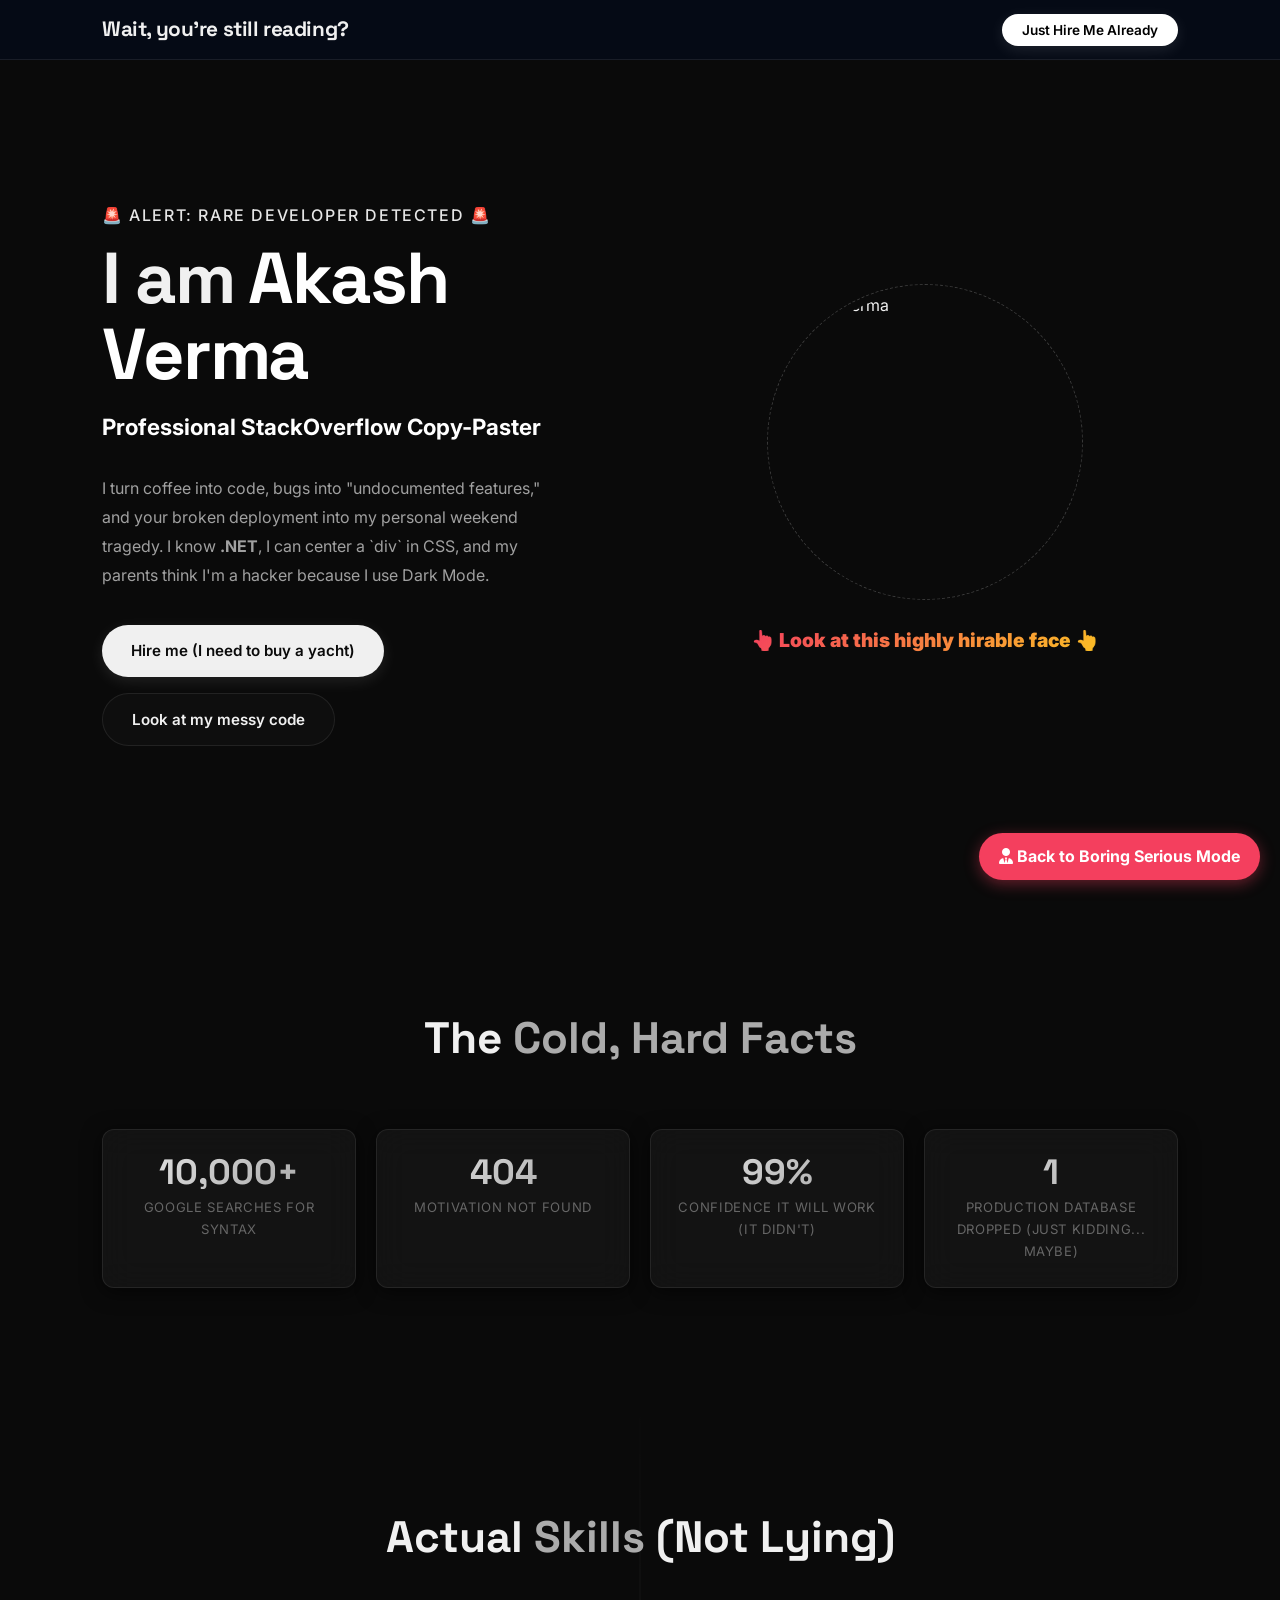
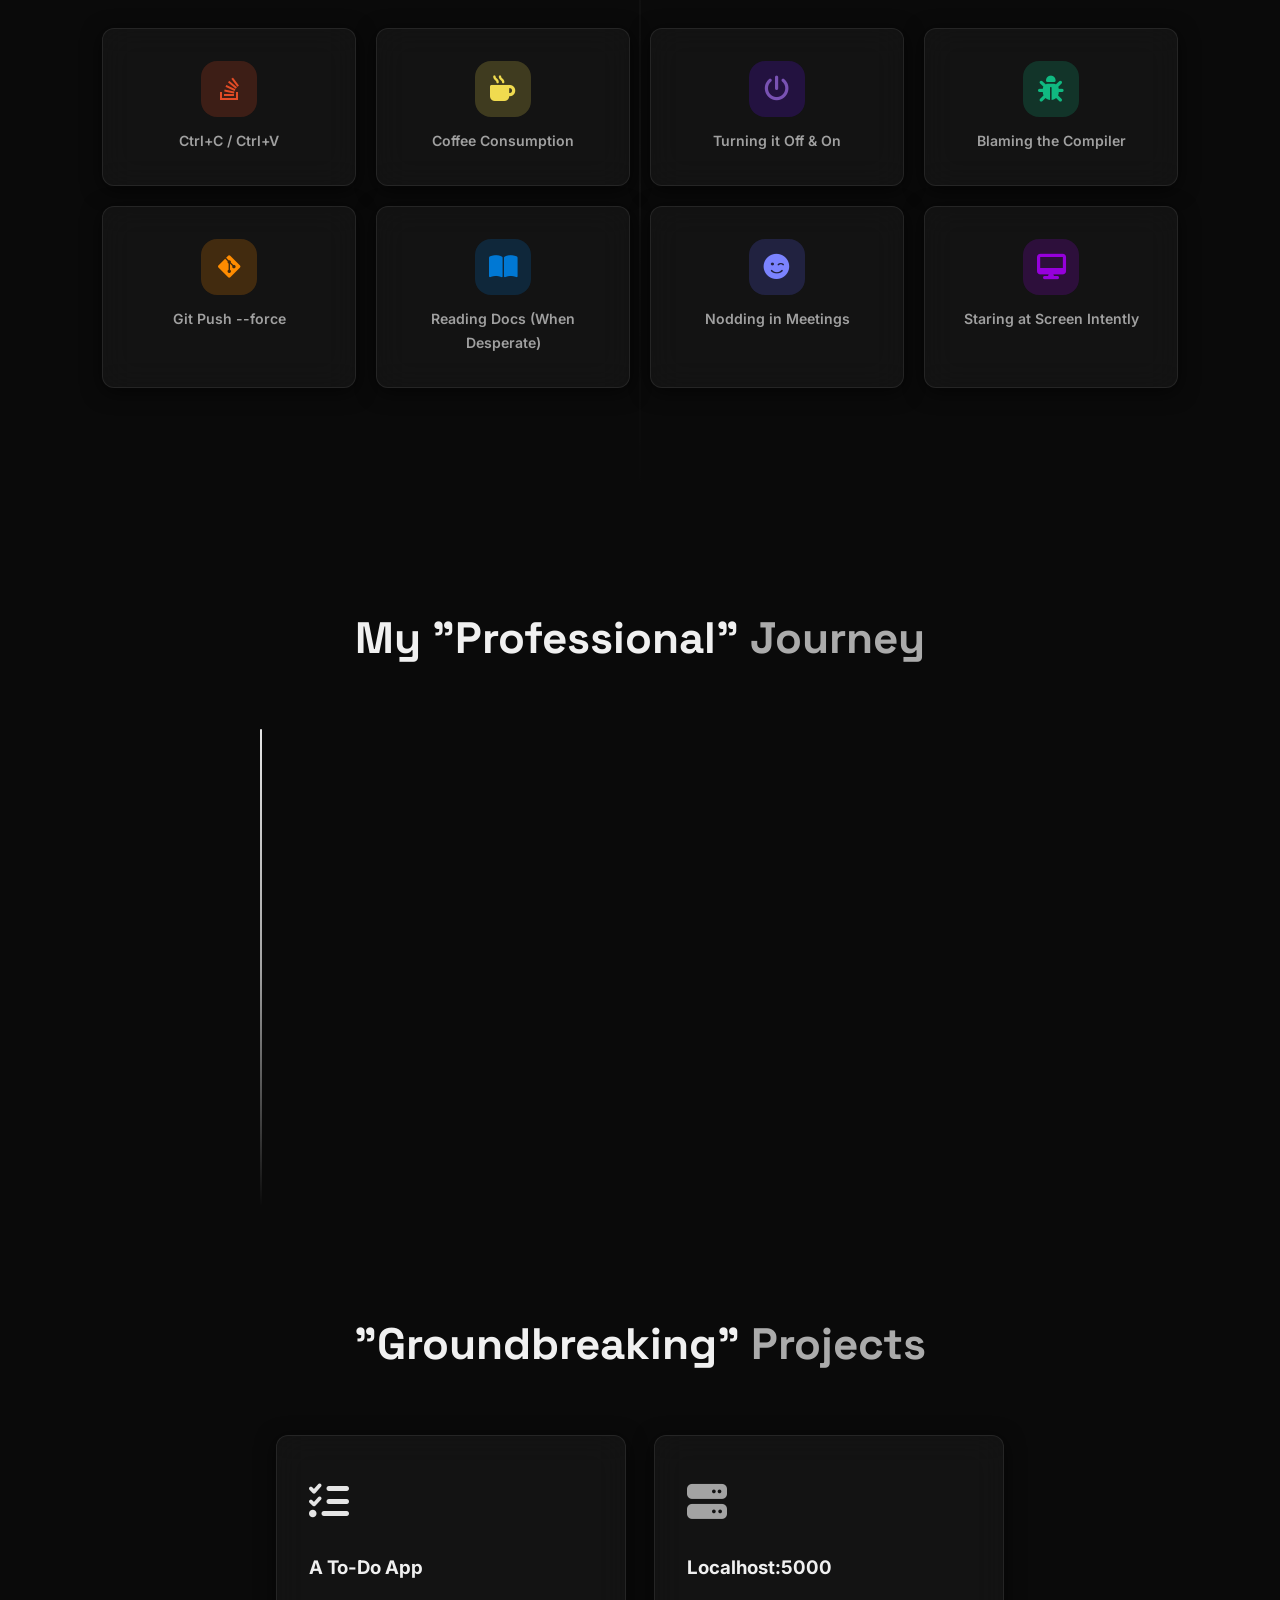
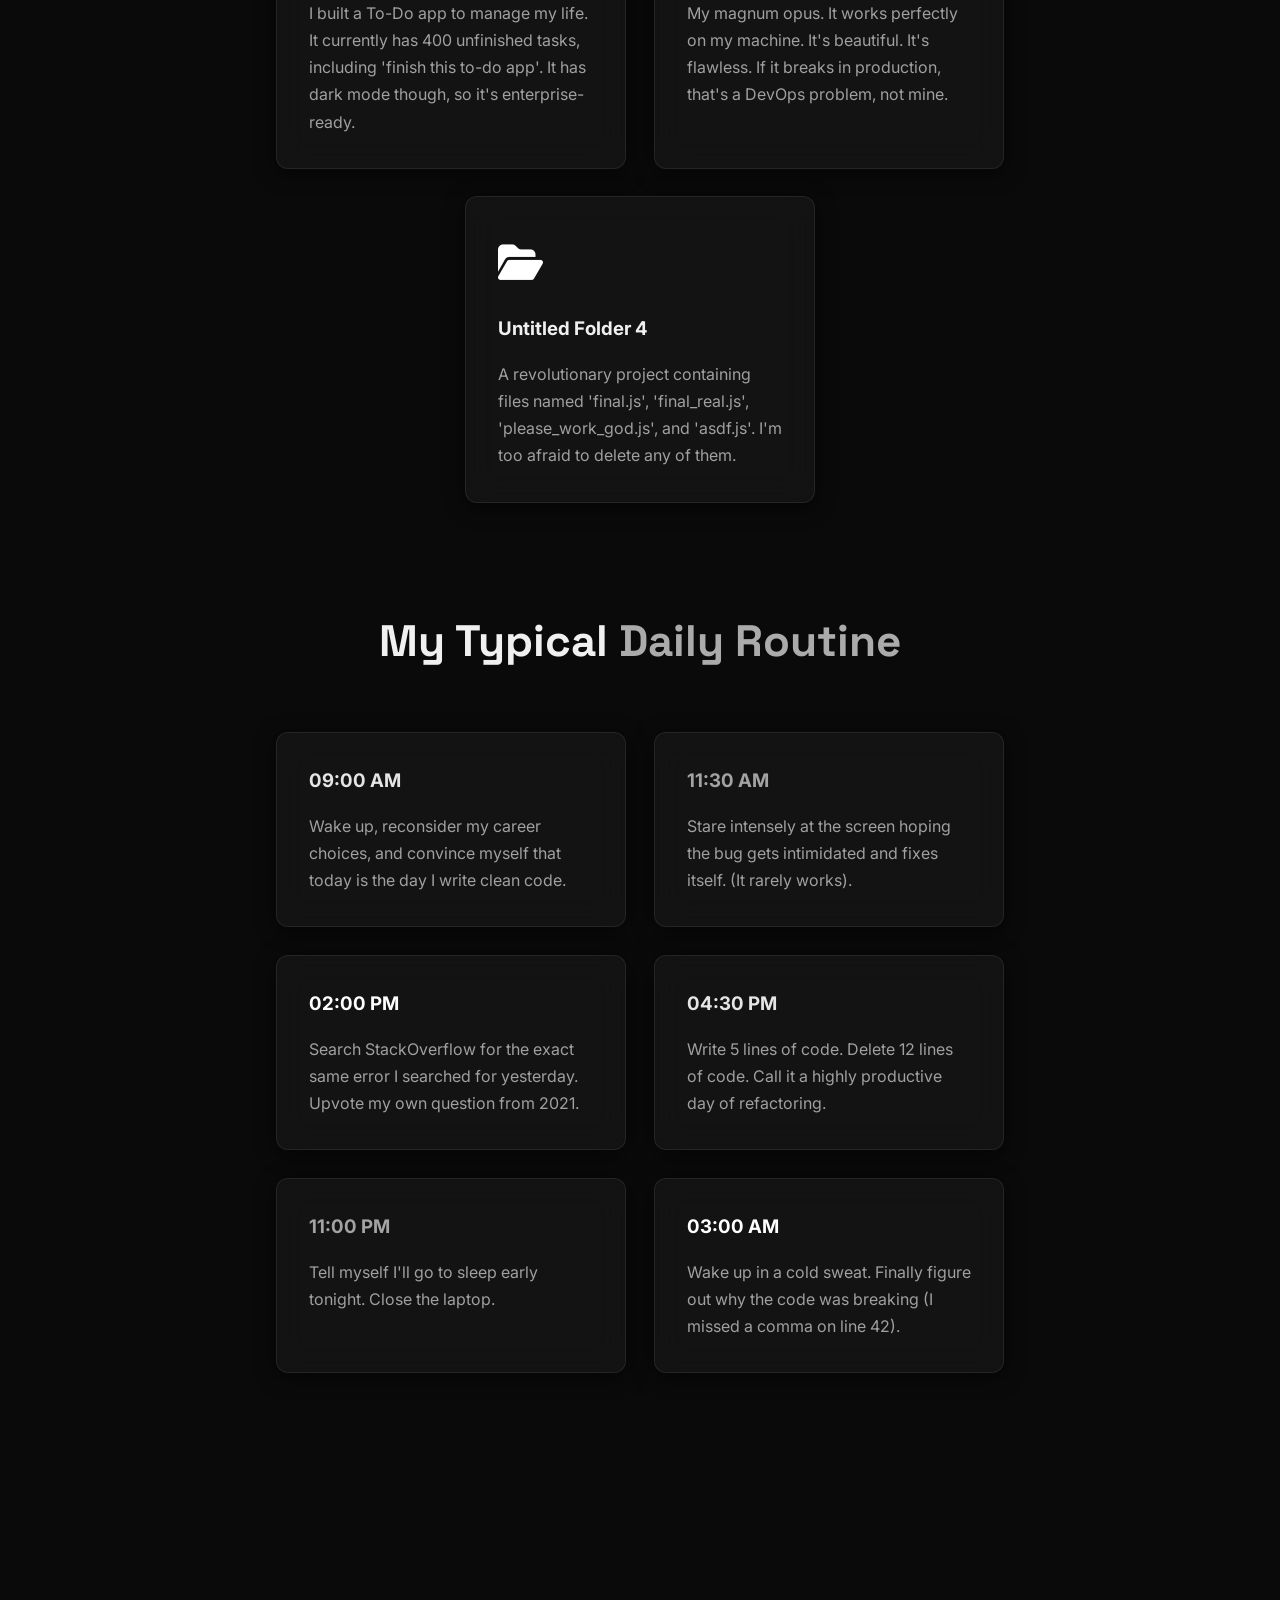
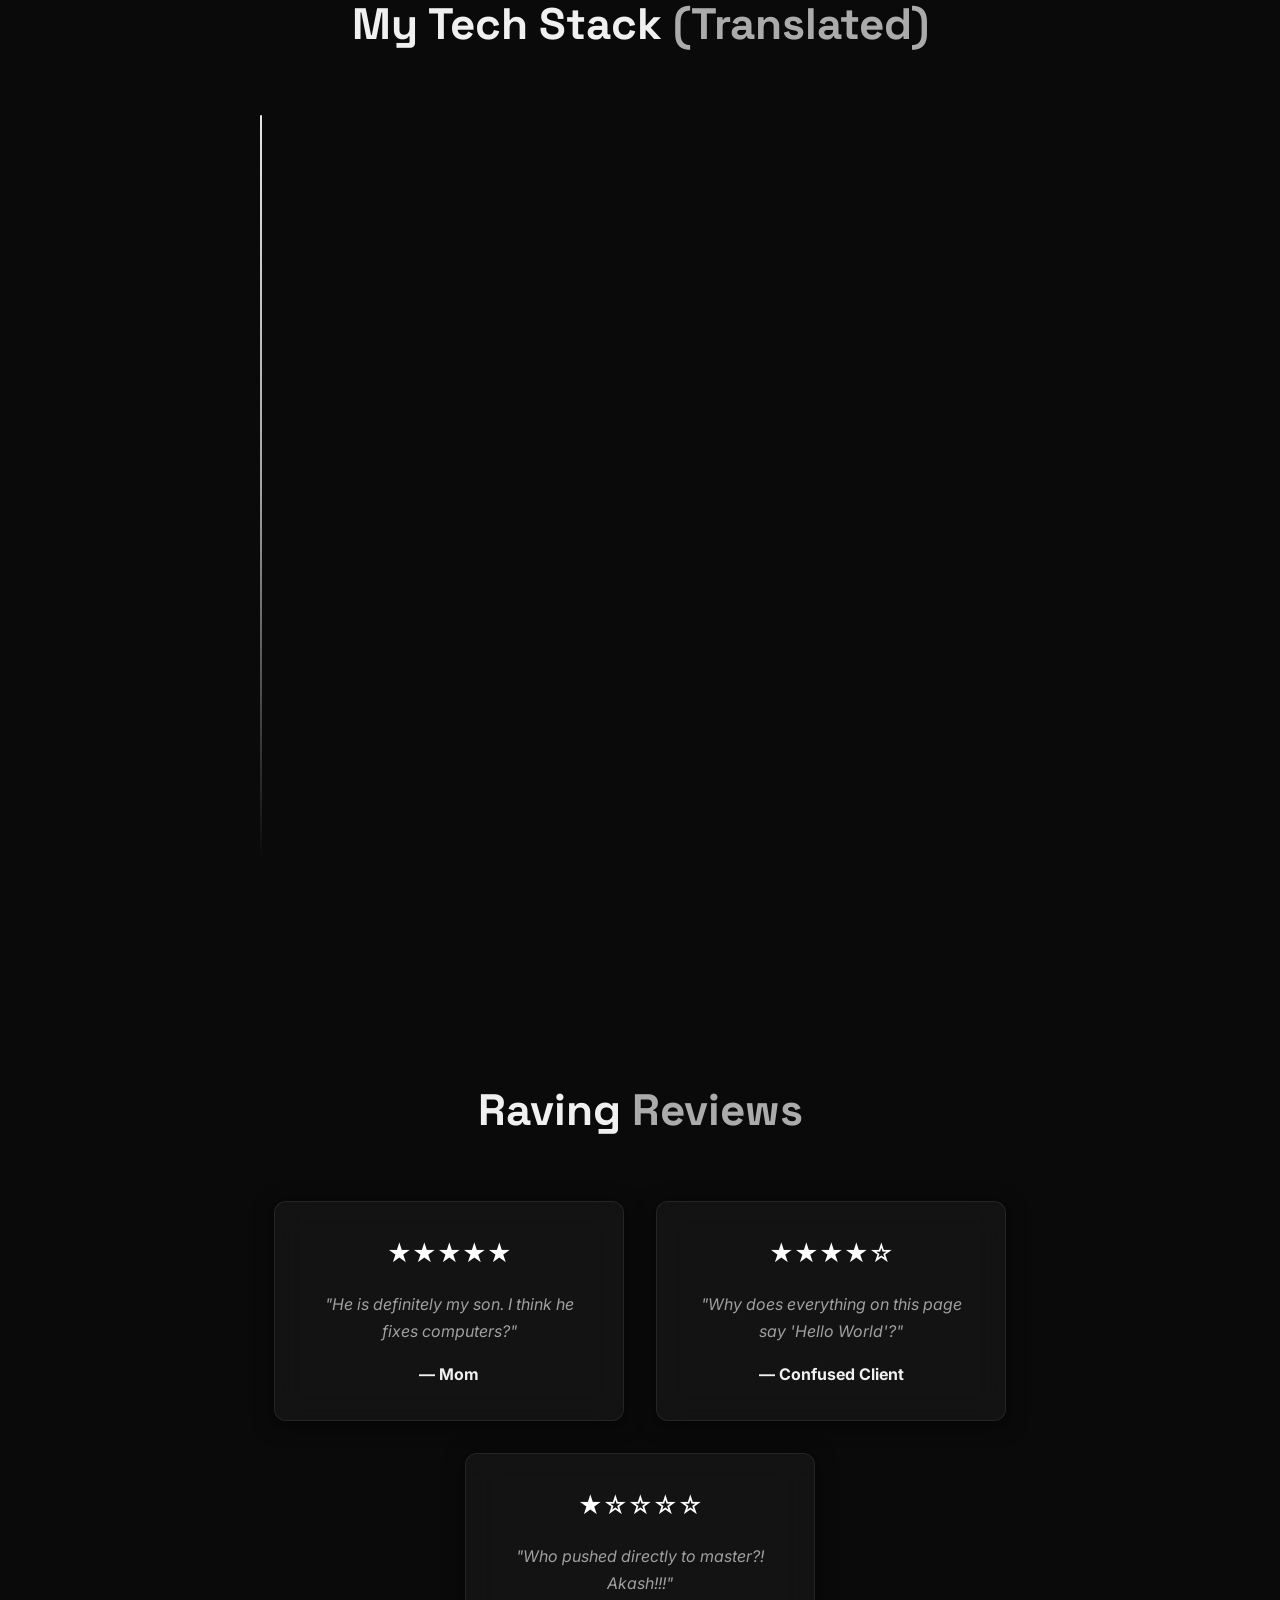
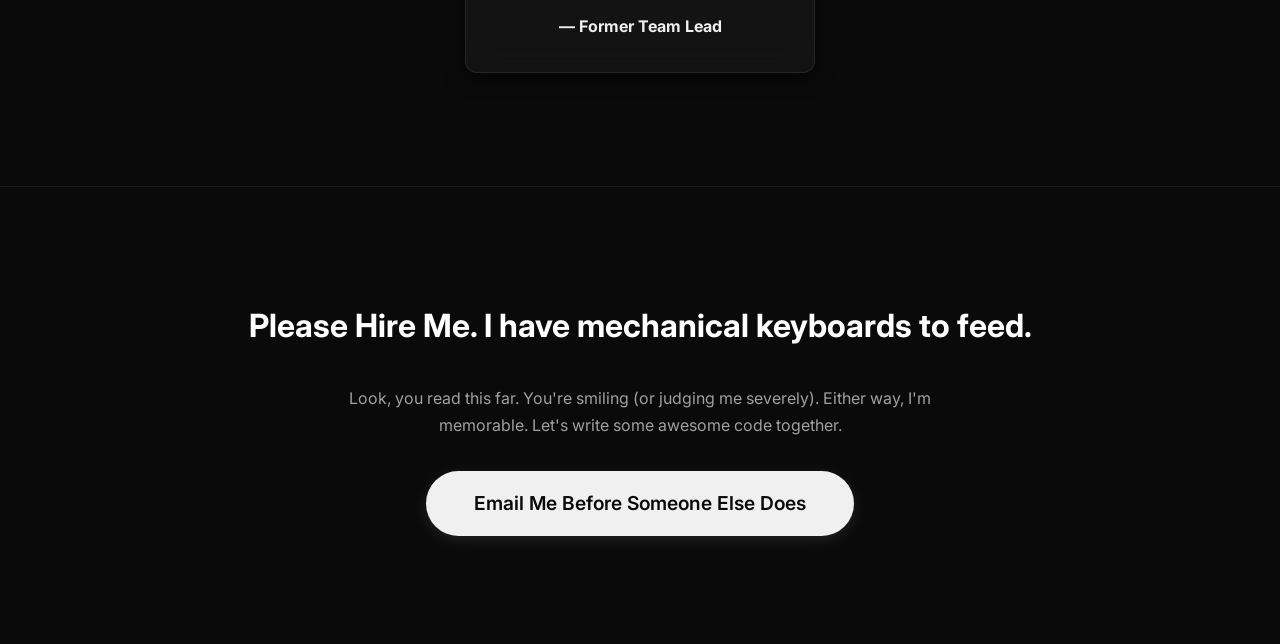
==== funny.html @ 0ffa9c53 "design change" ====
<!DOCTYPE html>
<html lang="en">

<head>
  <meta charset="utf-8" />
  <meta name="viewport" content="width=device-width, initial-scale=1" />
  <link rel="icon" type="image/png" href="assets/img/favicon.png" />
  <link rel="apple-touch-icon" sizes="180x180" href="assets/img/favicon.png" />
  <title>Akash Verma | 100x Developer</title>

  <!-- Fonts -->
  <link rel="preconnect" href="https://fonts.googleapis.com" />
  <link rel="preconnect" href="https://fonts.gstatic.com" crossorigin />
  <link
    href="https://fonts.googleapis.com/css2?family=Inter:wght@300;400;500;600;700;800;900&family=Space+Grotesk:wght@400;500;600;700&display=swap"
    rel="stylesheet" />
  <!-- Font Awesome -->
  <link rel="stylesheet" href="https://cdnjs.cloudflare.com/ajax/libs/font-awesome/6.4.2/css/all.min.css" />
  <!-- App CSS -->
  <link rel="stylesheet" href="assets/static/app.css" />

  <link rel="stylesheet" href="assets/static/funny.css" />
</head>

<body>

  <a href="index.html" class="serious-mode"><i class="fa-solid fa-user-tie"></i> Back to Boring Serious Mode</a>

  <!-- NAVBAR -->
  <nav id="navbar" class="scrolled">
    <div class="container">
      <div class="nav-inner">
        <a href="#hero" class="nav-logo">Wait, you're still reading?</a>
        <ul class="nav-links">
          <li><a class="nav-cta funny-nav-cta" href="#hire">Just Hire Me
              Already</a></li>
        </ul>
      </div>
    </div>
  </nav>

  <!-- HERO -->
  <section id="hero">
    <div class="container">
      <div class="hero-content">
        <div class="hero-text">
          <p class="hero-greeting">🚨 ALERT: RARE DEVELOPER DETECTED 🚨</p>
          <h1 class="hero-name">I am <span class="highlight">Akash Verma</span></h1>
          <div class="hero-typed-wrapper">
            <span id="typed-text-funny" class="typed-text-funny">Professional StackOverflow
              Copy-Paster</span>
          </div>
          <p class="hero-desc">
            I turn coffee into code, bugs into "undocumented features," and your broken deployment into my personal
            weekend tragedy.
            I know <strong>.NET</strong>, I can center a `div` in CSS, and my parents think I'm a hacker because I use
            Dark Mode.
          </p>
          <div class="hero-actions">
            <a href="#hire" class="btn-primary">Hire me (I need to buy a yacht)</a>
            <a href="https://github.com/Engineer-Akash-Verma" class="btn-secondary" target="_blank">Look at my messy
              code</a>
          </div>
        </div>

        <div class="hero-visual">
          <div class="profile-ring-wrap funny-profile-wrap">
            <div class="profile-ring funny-profile-ring"></div>
            <img src="assets/img/ProfileImage.jpg" alt="Akash Verma" class="funny-profile-img">
          </div>
          <p class="meme-badge">👆 Look at this highly hirable face 👆</p>
        </div>
      </div>
    </div>
  </section>

  <!-- ABOUT / STATS -->
  <section id="about">
    <div class="container">
      <div class="section-header">
        <h2 class="section-title">The <span>Cold, Hard Facts</span></h2>
      </div>

      <div class="about-stats funny-stats">
        <div class="glass-card stat-card">
          <div class="stat-number">10,000+</div>
          <div class="stat-label">Google Searches for Syntax</div>
        </div>
        <div class="glass-card stat-card">
          <div class="stat-number">404</div>
          <div class="stat-label">Motivation Not Found</div>
        </div>
        <div class="glass-card stat-card">
          <div class="stat-number">99%</div>
          <div class="stat-label">Confidence It Will Work (It didn't)</div>
        </div>
        <div class="glass-card stat-card">
          <div class="stat-number">1</div>
          <div class="stat-label">Production Database Dropped (Just kidding... maybe)</div>
        </div>
      </div>
    </div>
  </section>

  <!-- SKILLS -->
  <section id="skills">
    <div class="container">
      <div class="section-header">
        <h2 class="section-title">Actual <span>Skills</span> (Not Lying)</h2>
      </div>

      <div class="skills-grid">
        <div class="glass-card skill-card">
          <div class="skill-icon-wrap" style="background:rgba(227, 76, 38, 0.2); color:#e34c26"><i
              class="fa-brands fa-stack-overflow"></i></div>
          <div class="skill-name">Ctrl+C / Ctrl+V</div>
        </div>
        <div class="glass-card skill-card">
          <div class="skill-icon-wrap" style="background:rgba(240, 219, 79, 0.2); color:#f0db4f"><i
              class="fa-solid fa-mug-hot"></i></div>
          <div class="skill-name">Coffee Consumption</div>
        </div>
        <div class="glass-card skill-card">
          <div class="skill-icon-wrap" style="background:rgba(102, 16, 242, 0.2); color:#7952b3"><i
              class="fa-solid fa-power-off"></i></div>
          <div class="skill-name">Turning it Off & On</div>
        </div>
        <div class="glass-card skill-card">
          <div class="skill-icon-wrap" style="background:rgba(16, 185, 129, 0.2); color:#10b981"><i
              class="fa-solid fa-bug"></i></div>
          <div class="skill-name">Blaming the Compiler</div>
        </div>
        <div class="glass-card skill-card">
          <div class="skill-icon-wrap" style="background:rgba(255, 140, 0, 0.2); color:#ff8c00"><i
              class="fa-brands fa-git-alt"></i></div>
          <div class="skill-name">Git Push --force</div>
        </div>
        <div class="glass-card skill-card">
          <div class="skill-icon-wrap" style="background:rgba(0, 120, 212, 0.2); color:#0078d4"><i
              class="fa-solid fa-book-open"></i></div>
          <div class="skill-name">Reading Docs (When Desperate)</div>
        </div>
        <div class="glass-card skill-card">
          <div class="skill-icon-wrap" style="background:rgba(90, 94, 246, 0.2); color:#7b83ff"><i
              class="fa-solid fa-face-smile-wink"></i></div>
          <div class="skill-name">Nodding in Meetings</div>
        </div>
        <div class="glass-card skill-card">
          <div class="skill-icon-wrap" style="background:rgba(150, 0, 220, 0.2); color:#9600dc"><i
              class="fa-solid fa-desktop"></i></div>
          <div class="skill-name">Staring at Screen Intently</div>
        </div>
      </div>
    </div>
  </section>

  <!-- EXPERIENCE -->
  <section id="experience">
    <div class="container">
      <div class="section-header">
        <h2 class="section-title">My "Professional" <span>Journey</span></h2>
      </div>

      <div class="timeline funny-timeline">

        <div class="timeline-item glass-card funny-timeline-item">
          <div class="timeline-dot"></div>
          <div class="timeline-content funny-timeline-content">
            <h3>Intelliflo (Senior Developer)</h3>
            <span class="timeline-date">Nov 2023 - Present</span>
            <p class="funny-timeline-text">
              Currently pretending to know what Kubernetes is. I nod thoughtfully in architecture meetings and say
              things like "But does it scale?" or "Let's microservice that." They still haven't figured out my secret.
            </p>
          </div>
        </div>

        <div class="timeline-item glass-card funny-timeline-item">
          <div class="timeline-dot"></div>
          <div class="timeline-content funny-timeline-content">
            <h3>Publix Super Markets (Software Engineer)</h3>
            <span class="timeline-date">Feb 2021 - Sep 2023</span>
            <p class="funny-timeline-text">
              Built retail software. Did you know grocery stores have software? Well they do, and I wrote it in Angular.
              Fixed a bug once that accidentally made avocados free. (Okay, that's a lie, but it sounds cool).
            </p>
          </div>
        </div>

      </div>
    </div>
  </section>

  <!-- PROJECTS -->
  <div class="container">
    <div class="section-header">
      <h2 class="section-title">"Groundbreaking" <span>Projects</span></h2>
    </div>

    <div class="projects-grid">

      <article class="glass-card project-card funny-project-card">
        <div class="funny-project-icon-cyan"><i class="fa-solid fa-list-check"></i></div>
        <h3 class="funny-project-title">A To-Do App</h3>
        <p class="funny-text-sec">
          I built a To-Do app to manage my life. It currently has 400 unfinished tasks, including 'finish this to-do
          app'.
          It has dark mode though, so it's enterprise-ready.
        </p>
      </article>

      <article class="glass-card project-card funny-project-card">
        <div class="funny-project-icon-violet"><i class="fa-solid fa-server"></i></div>
        <h3 class="funny-project-title">Localhost:5000</h3>
        <p class="funny-text-sec">
          My magnum opus. It works perfectly on my machine. It's beautiful. It's flawless. If it breaks in production,
          that's a DevOps problem, not mine.
        </p>
      </article>

      <article class="glass-card project-card funny-project-card">
        <div class="funny-project-icon-gold"><i class="fa-solid fa-folder-open"></i></div>
        <h3 class="funny-project-title">Untitled Folder 4</h3>
        <p class="funny-text-sec">
          A revolutionary project containing files named 'final.js', 'final_real.js', 'please_work_god.js', and
          'asdf.js'.
          I'm too afraid to delete any of them.
        </p>
      </article>

    </div>
  </div>
  <!-- DAILY ROUTINE -->
  <section id="routine">
    <div class="container">
      <div class="section-header">
        <h2 class="section-title">My Typical <span>Daily Routine</span></h2>
      </div>

      <div class="projects-grid">
        <article class="glass-card project-card funny-project-card">
          <h3 class="funny-project-title" style="color: var(--accent-cyan);">09:00 AM</h3>
          <p class="funny-text-sec">Wake up, reconsider my career choices, and convince myself that today is the day I
            write clean code.</p>
        </article>

        <article class="glass-card project-card funny-project-card">
          <h3 class="funny-project-title" style="color: var(--accent-violet);">11:30 AM</h3>
          <p class="funny-text-sec">Stare intensely at the screen hoping the bug gets intimidated and fixes itself. (It
            rarely works).</p>
        </article>

        <article class="glass-card project-card funny-project-card">
          <h3 class="funny-project-title" style="color: var(--accent-gold);">02:00 PM</h3>
          <p class="funny-text-sec">Search StackOverflow for the exact same error I searched for yesterday. Upvote my
            own question from 2021.</p>
        </article>

        <article class="glass-card project-card funny-project-card">
          <h3 class="funny-project-title" style="color: var(--accent-cyan);">04:30 PM</h3>
          <p class="funny-text-sec">Write 5 lines of code. Delete 12 lines of code. Call it a highly productive day of
            refactoring.</p>
        </article>

        <article class="glass-card project-card funny-project-card">
          <h3 class="funny-project-title" style="color: var(--accent-violet);">11:00 PM</h3>
          <p class="funny-text-sec">Tell myself I'll go to sleep early tonight. Close the laptop.</p>
        </article>

        <article class="glass-card project-card funny-project-card">
          <h3 class="funny-project-title" style="color: var(--accent-gold);">03:00 AM</h3>
          <p class="funny-text-sec">Wake up in a cold sweat. Finally figure out why the code was breaking (I missed a
            comma on line 42).</p>
        </article>
      </div>
    </div>
  </section>

  <!-- TECH STACK TRANSLATED -->
  <section id="tech-translation">
    <div class="container">
      <div class="section-header">
        <h2 class="section-title">My Tech Stack <span>(Translated)</span></h2>
      </div>

      <div class="timeline funny-timeline">
        <div class="timeline-item glass-card funny-timeline-item">
          <div class="timeline-dot"></div>
          <div class="timeline-content funny-timeline-content">
            <h3>HTML / CSS</h3>
            <p class="funny-timeline-text">Moving a button 2 pixels to the left for 4 hours until I start crying.</p>
          </div>
        </div>

        <div class="timeline-item glass-card funny-timeline-item">
          <div class="timeline-dot"></div>
          <div class="timeline-content funny-timeline-content">
            <h3>JavaScript</h3>
            <p class="funny-timeline-text">A magical realm where <code>0 == "0"</code> is true, but
              <code>0 === "0"</code> is false, and <code>undefined is not a function</code>.</p>
          </div>
        </div>

        <div class="timeline-item glass-card funny-timeline-item">
          <div class="timeline-dot"></div>
          <div class="timeline-content funny-timeline-content">
            <h3>Docker</h3>
            <p class="funny-timeline-text">"It works on my machine" securely packaged into a digital box so it can fail
              on your machine instead.</p>
          </div>
        </div>

        <div class="timeline-item glass-card funny-timeline-item">
          <div class="timeline-dot"></div>
          <div class="timeline-content funny-timeline-content">
            <h3>Kubernetes</h3>
            <p class="funny-timeline-text">10 Docker boxes inside a bigger box that is currently on fire, and nobody
              knows how to turn it off.</p>
          </div>
        </div>
      </div>
    </div>
  </section>

  <!-- TESTIMONIALS -->
  <section id="testimonials">
    <div class="container">
      <div class="section-header">
        <h2 class="section-title">Raving <span>Reviews</span></h2>
      </div>

      <div class="testimonials-grid">
        <div class="glass-card funny-testimonial-card">
          <div class="funny-rating">★★★★★</div>
          <p class="funny-quote">"He is definitely my son. I think he fixes computers?"</p>
          <strong class="funny-author">— Mom</strong>
        </div>

        <div class="glass-card funny-testimonial-card">
          <div class="funny-rating">★★★★☆</div>
          <p class="funny-quote">"Why does everything on this page say 'Hello World'?"</p>
          <strong class="funny-author">— Confused Client</strong>
        </div>

        <div class="glass-card funny-testimonial-card">
          <div class="funny-rating">★☆☆☆☆</div>
          <p class="funny-quote">"Who pushed directly to master?! Akash!!!"</p>
          <strong class="funny-author">— Former Team Lead</strong>
        </div>
      </div>
    </div>
  </section>
  <section id="hire" class="funny-hire-section">
    <div class="container">
      <h2 class="hire-me-pls">Please Hire Me. I have mechanical keyboards to feed.</h2>
      <p class="funny-hire-desc">
        Look, you read this far. You're smiling (or judging me severely). Either way, I'm memorable. Let's write some
        awesome code together.
      </p>
      <a href="mailto:engineer.akash.verma@gmail.com" class="btn-primary funny-hire-btn">Email Me Before Someone Else
        Does</a>
    </div>

    <!-- Typed.js -->
    <script src="https://cdn.jsdelivr.net/npm/typed.js@2.1.0/dist/typed.umd.js"></script>
    <!-- Funny Page Script -->
    <script src="assets/static/funny.js"></script>
</body>

</html>
---- assets/static/app.css ----
/* ============================================================
   AKASH VERMA PORTFOLIO — Design System
   Theme: Dark Navy + Electric Cyan + Amber Gold
   ============================================================ */

@import url('https://fonts.googleapis.com/css2?family=Inter:wght@300;400;500;600;700;800;900&family=Space+Grotesk:wght@400;500;600;700&display=swap');

/* ── Design Tokens ────────────────────────────────────────── */
:root {
  --bg-primary: #0a0a0a;
  --bg-secondary: #111111;
  --bg-card: rgba(25, 25, 25, 0.6);
  --bg-card-hover: rgba(35, 35, 35, 0.8);

  --accent-cyan: #e5e5e5;
  --accent-violet: #a3a3a3;
  --accent-gold: #ffffff;
  --accent-green: #ffffff;

  --text-primary: #f0f0f0;
  --text-secondary: #a0a0a0;
  --text-muted: #666666;

  --border-glass: rgba(255, 255, 255, 0.08);
  --border-glow: rgba(255, 255, 255, 0.15);
  --shadow-card: 0 4px 20px rgba(0, 0, 0, 0.6);
  --shadow-glow: 0 0 20px rgba(255, 255, 255, 0.05);

  --radius-card: 0.75rem;
  --radius-pill: 100px;

  --transition: all 0.35s cubic-bezier(0.4, 0, 0.2, 1);
  --transition-fast: all 0.18s ease;
}

/* ── Reset & Base ─────────────────────────────────────────── */
*,
*::before,
*::after {
  box-sizing: border-box;
  margin: 0;
  padding: 0;
}

html {
  scroll-behavior: smooth;
  font-size: 16px;
  overflow-x: hidden;
}

body {
  font-family: 'Inter', sans-serif;
  background-color: var(--bg-primary);
  color: var(--text-primary);
  overflow-x: hidden;
  line-height: 1.7;
}

::selection {
  background: rgba(255, 255, 255, 0.2);
  color: var(--text-primary);
}

img {
  max-width: 100%;
  display: block;
}

a {
  text-decoration: none;
  color: inherit;
}

ul {
  list-style: none;
}

/* ── Scrollbar ────────────────────────────────────────────── */
::-webkit-scrollbar {
  width: 6px;
}

::-webkit-scrollbar-track {
  background: var(--bg-primary);
}

::-webkit-scrollbar-thumb {
  background: rgba(255, 255, 255, 0.2);
  border-radius: 3px;
}

/* ── Utility ──────────────────────────────────────────────── */
section {
  padding: 7rem 0;
  position: relative;
}

.container {
  max-width: 1140px;
  margin: 0 auto;
  padding: 0 2rem;
}

.section-tag {
  display: inline-block;
  font-size: 0.75rem;
  font-weight: 600;
  letter-spacing: 0.18em;
  text-transform: uppercase;
  color: var(--text-secondary);
  background: rgba(255, 255, 255, 0.03);
  border: 1px solid var(--border-glass);
  padding: 0.3rem 1rem;
  border-radius: var(--radius-pill);
  margin-bottom: 0.75rem;
}

.section-title {
  font-family: 'Space Grotesk', sans-serif;
  font-size: clamp(2rem, 4vw, 2.75rem);
  font-weight: 700;
  color: var(--text-primary);
  line-height: 1.2;
}

.section-title span {
  color: var(--text-primary);
  opacity: 0.7;
}

.section-header {
  text-align: center;
  margin-bottom: 4rem;
}

.section-header p {
  color: var(--text-secondary);
  max-width: 540px;
  margin: 0.75rem auto 0;
  font-size: 1.05rem;
}

/* ── Glass Card ───────────────────────────────────────────── */
.glass-card {
  background: var(--bg-card);
  border: 1px solid var(--border-glass);
  border-radius: var(--radius-card);
  backdrop-filter: blur(16px);
  -webkit-backdrop-filter: blur(16px);
  box-shadow: var(--shadow-card);
  transition: var(--transition);
  transform-style: preserve-3d;
  will-change: transform;
}

.glass-card:hover {
  border-color: var(--border-glow);
  box-shadow: var(--shadow-card), var(--shadow-glow);
  background: var(--bg-card-hover);
}

/* ── Navbar ───────────────────────────────────────────────── */
#navbar {
  position: fixed;
  top: 0;
  left: 0;
  right: 0;
  z-index: 1000;
  padding: 1.1rem 0;
  transition: var(--transition);
}

#navbar.scrolled {
  background: rgba(5, 11, 24, 0.85);
  backdrop-filter: blur(20px);
  -webkit-backdrop-filter: blur(20px);
  border-bottom: 1px solid var(--border-glass);
  padding: 0.75rem 0;
}

.nav-inner {
  display: flex;
  align-items: center;
  justify-content: space-between;
}

.nav-logo {
  font-family: 'Space Grotesk', sans-serif;
  font-size: 1.3rem;
  font-weight: 700;
  color: var(--text-primary);
  letter-spacing: -0.02em;
}

.nav-links {
  display: flex;
  align-items: center;
  gap: 0.25rem;
}

.nav-link {
  font-size: 0.9rem;
  font-weight: 500;
  color: var(--text-secondary);
  padding: 0.45rem 1rem;
  border-radius: var(--radius-pill);
  transition: var(--transition-fast);
  position: relative;
}

.nav-link:hover,
.nav-link.active {
  color: var(--text-primary);
  background: rgba(255, 255, 255, 0.05);
}

.nav-cta {
  font-size: 0.85rem;
  font-weight: 600;
  color: var(--bg-primary);
  background: var(--text-primary);
  padding: 0.5rem 1.25rem;
  border-radius: var(--radius-pill);
  transition: var(--transition);
  box-shadow: 0 4px 15px rgba(255, 255, 255, 0.1);
}

.nav-cta:hover {
  transform: translateY(-1px);
  box-shadow: 0 6px 20px rgba(255, 255, 255, 0.2);
  color: var(--bg-primary);
  background: #ffffff;
}

.hamburger {
  display: none;
  flex-direction: column;
  gap: 5px;
  cursor: pointer;
  padding: 0.5rem;
  background: none;
  border: none;
}

.hamburger span {
  display: block;
  width: 24px;
  height: 2px;
  background: var(--text-primary);
  border-radius: 2px;
  transition: var(--transition);
}

.hamburger.open span:nth-child(1) {
  transform: rotate(45deg) translate(5px, 5px);
}

.hamburger.open span:nth-child(2) {
  opacity: 0;
}

.hamburger.open span:nth-child(3) {
  transform: rotate(-45deg) translate(5px, -5px);
}

/* ── Hero ─────────────────────────────────────────────────── */
#hero {
  position: relative;
  min-height: 100vh;
  display: flex;
  align-items: center;
  justify-content: center;
  overflow: hidden;
  padding: 7rem 0 4rem;
}



.hero-content {
  position: relative;
  z-index: 2;
  display: grid;
  grid-template-columns: 1fr 1fr;
  gap: 4rem;
  align-items: center;
}

.hero-text {
  text-align: left;
}

/* ── Hero entrance — pure CSS (no GSAP) ───────────────────── */
.hero-greeting,
.hero-name,
.hero-typed-wrapper,
.hero-desc,
.hero-actions,
.hero-visual {
  animation: heroIn 0.65s ease forwards;
  opacity: 0;
}

.hero-greeting {
  animation-delay: 0.15s;
}

.hero-name {
  animation-delay: 0.35s;
}

.hero-typed-wrapper {
  animation-delay: 0.55s;
}

.hero-desc {
  animation-delay: 0.7s;
}

.hero-actions {
  animation-delay: 0.85s;
}

.hero-visual {
  animation-delay: 0.25s;
}

@keyframes heroIn {
  from {
    opacity: 0;
    transform: translateY(18px);
  }

  to {
    opacity: 1;
    transform: translateY(0);
  }
}

.hero-greeting {
  font-size: 1rem;
  font-weight: 500;
  color: var(--accent-cyan);
  letter-spacing: 0.1em;
  text-transform: uppercase;
  margin-bottom: 0.75rem;
}

.hero-name {
  font-family: 'Space Grotesk', sans-serif;
  font-size: clamp(2.8rem, 6vw, 4.5rem);
  font-weight: 800;
  line-height: 1.05;
  letter-spacing: -0.03em;
  color: var(--text-primary);
  margin-bottom: 1rem;
}

.hero-name .highlight {
  color: #ffffff;
}

.hero-typed-wrapper {
  font-size: clamp(1.1rem, 2.5vw, 1.4rem);
  color: var(--text-secondary);
  margin-bottom: 1.75rem;
  min-height: 2rem;
}

.typed-cursor {
  color: var(--text-primary);
}

#typed-text {
  color: var(--text-primary);
  font-weight: 600;
}

.hero-desc {
  font-size: 1rem;
  color: var(--text-secondary);
  max-width: 440px;
  margin-bottom: 2.25rem;
  line-height: 1.8;
}

.hero-actions {
  display: flex;
  gap: 1rem;
  flex-wrap: wrap;
}

.btn-primary {
  display: inline-flex;
  align-items: center;
  gap: 0.5rem;
  font-weight: 600;
  font-size: 0.95rem;
  padding: 0.8rem 1.8rem;
  border-radius: var(--radius-pill);
  background: var(--text-primary);
  color: var(--bg-primary);
  box-shadow: 0 4px 15px rgba(255, 255, 255, 0.1);
  transition: var(--transition);
}

.btn-primary:hover {
  transform: translateY(-2px);
  box-shadow: 0 6px 20px rgba(255, 255, 255, 0.2);
  color: var(--bg-primary);
  background: #ffffff;
}

.btn-secondary {
  display: inline-flex;
  align-items: center;
  gap: 0.5rem;
  font-weight: 600;
  font-size: 0.95rem;
  padding: 0.8rem 1.8rem;
  border-radius: var(--radius-pill);
  border: 1px solid var(--border-glass);
  color: var(--text-primary);
  background: rgba(255, 255, 255, 0.02);
  transition: var(--transition);
}

.btn-secondary:hover {
  border-color: rgba(255, 255, 255, 0.2);
  background: rgba(255, 255, 255, 0.05);
  color: #ffffff;
}

.hero-visual {
  display: flex;
  flex-direction: column;
  align-items: center;
  gap: 2rem;
}

.profile-ring-wrap {
  position: relative;
  width: 280px;
  height: 280px;
}

.profile-ring {
  position: absolute;
  inset: -8px;
  border-radius: 50%;
  border: 1px dashed rgba(255, 255, 255, 0.2);
  animation: spin-ring 20s linear infinite;
}

@keyframes spin-ring {
  to {
    transform: rotate(360deg);
  }
}

#profile-img {
  position: absolute;
  inset: 0;
  width: 100%;
  height: 100%;
  object-fit: cover;
  border-radius: 50%;
  border: 4px solid var(--bg-primary);
  z-index: 1;
}

.hero-social {
  display: flex;
  gap: 0.75rem;
}

.social-pill {
  display: inline-flex;
  align-items: center;
  gap: 0.5rem;
  font-size: 0.82rem;
  font-weight: 500;
  color: var(--text-secondary);
  background: var(--bg-card);
  border: 1px solid var(--border-glass);
  padding: 0.45rem 1rem;
  border-radius: var(--radius-pill);
  transition: var(--transition);
}

.social-pill:hover {
  color: var(--accent-cyan);
  border-color: var(--border-glow);
  transform: translateY(-2px);
}

.scroll-dot {
  width: 1px;
  height: 40px;
  background: linear-gradient(to bottom, var(--accent-cyan), transparent);
}

/* ── About ────────────────────────────────────────────────── */
#about {
  padding: 7rem 0;
  position: relative;
}

.about-grid {
  display: grid;
  grid-template-columns: 1fr 1fr;
  gap: 4rem;
  align-items: center;
}

.about-text p {
  color: var(--text-secondary);
  margin-bottom: 1.25rem;
  font-size: 1.02rem;
  line-height: 1.85;
}

.about-text p strong {
  color: var(--accent-cyan);
  font-weight: 600;
}

.about-stats {
  display: grid;
  grid-template-columns: 1fr 1fr;
  gap: 1.25rem;
  margin-top: 2rem;
}

.stat-card {
  padding: 1.5rem;
  text-align: center;
}

.stat-number {
  font-family: 'Space Grotesk', sans-serif;
  font-size: 2.2rem;
  font-weight: 700;
  background: linear-gradient(135deg, var(--accent-cyan), var(--accent-violet));
  -webkit-background-clip: text;
  -webkit-text-fill-color: transparent;
  background-clip: text;
  line-height: 1;
}

.stat-label {
  font-size: 0.82rem;
  color: var(--text-muted);
  margin-top: 0.4rem;
  letter-spacing: 0.05em;
  text-transform: uppercase;
}

/* ── Skills ───────────────────────────────────────────────── */
#skills {
  padding: 7rem 0;
  position: relative;
}

#skills::before {
  content: '';
  position: absolute;
  top: 0;
  left: 50%;
  transform: translateX(-50%);
  width: 1px;
  height: 100%;
  background: linear-gradient(to bottom, transparent, var(--border-glass), transparent);
}

.skills-grid {
  display: grid;
  grid-template-columns: repeat(auto-fill, minmax(200px, 1fr));
  gap: 1.25rem;
}

.skill-card {
  padding: 2rem 1.5rem;
  display: flex;
  flex-direction: column;
  align-items: center;
  text-align: center;
  gap: 0.75rem;
  cursor: default;
}

.skill-icon-wrap {
  width: 56px;
  height: 56px;
  border-radius: 1rem;
  display: flex;
  align-items: center;
  justify-content: center;
  font-size: 1.6rem;
  transition: var(--transition);
  position: relative;
}

.skill-card:hover .skill-icon-wrap {
  transform: translateY(-4px) scale(1.1);
}

.skill-icon-wrap::after {
  content: '';
  position: absolute;
  inset: -4px;
  border-radius: 1.25rem;
  opacity: 0;
  transition: var(--transition);
}

.skill-card:hover .skill-icon-wrap::after {
  opacity: 1;
}

.skill-name {
  font-size: 0.88rem;
  font-weight: 600;
  color: var(--text-secondary);
  transition: color 0.2s;
}

.skill-card:hover .skill-name {
  color: var(--text-primary);
}

/* Skill icon color variants */
.si-html {
  background: rgba(227, 76, 38, 0.12);
  color: #e34c26;
}

.si-bs {
  background: rgba(102, 16, 242, 0.12);
  color: #7952b3;
}

.si-js {
  background: rgba(240, 219, 79, 0.12);
  color: #f0db4f;
}

.si-dotnet {
  background: rgba(90, 94, 246, 0.12);
  color: #7b83ff;
}

.si-angular {
  background: rgba(197, 0, 0, 0.12);
  color: #dd1b16;
}

.si-blazor {
  background: rgba(0, 120, 212, 0.12);
  color: #0078d4;
}

.si-kendo {
  background: rgba(255, 140, 0, 0.12);
  color: #ff8c00;
}

.si-azure {
  background: rgba(0, 120, 212, 0.12);
  color: #0089d6;
}

.si-vs {
  background: rgba(150, 0, 220, 0.12);
  color: #9600dc;
}

.si-sql {
  background: rgba(249, 249, 25, 0.10);
  color: #c9a227;
}

.si-git {
  background: rgba(218, 38, 38, 0.12);
  color: #f05032;
}

.si-team {
  background: rgba(16, 185, 129, 0.12);
  color: #10b981;
}

/* ── Projects ─────────────────────────────────────────────── */
#projects {
  padding: 7rem 0;
}

.projects-grid {
  display: flex;
  flex-wrap: wrap;
  justify-content: center;
  gap: 1.75rem;
}

.project-card {
  flex: 0 1 350px;
  width: 100%;
  overflow: hidden;
  display: flex;
  flex-direction: column;
  transform-style: preserve-3d;
}

.project-thumb {
  position: relative;
  height: 210px;
  overflow: hidden;
  border-radius: calc(var(--radius-card) - 2px) calc(var(--radius-card) - 2px) 0 0;
  background: var(--bg-secondary);
}

.project-thumb img,
.project-thumb iframe {
  width: 100%;
  height: 100%;
  object-fit: cover;
  transition: transform 0.5s ease;
  pointer-events: none;
}

.project-card:hover .project-thumb img,
.project-card:hover .project-thumb iframe {
  transform: scale(1.06);
}

.project-thumb-overlay {
  position: absolute;
  inset: 0;
  background: linear-gradient(to top, rgba(5, 11, 24, 0.85) 0%, transparent 55%);
  transition: opacity 0.3s;
  opacity: 0.5;
}

.project-card:hover .project-thumb-overlay {
  opacity: 0.75;
}

.project-badge {
  position: absolute;
  top: 1rem;
  right: 1rem;
  font-size: 0.7rem;
  font-weight: 700;
  letter-spacing: 0.1em;
  text-transform: uppercase;
  color: var(--bg-primary);
  background: var(--accent-cyan);
  padding: 0.25rem 0.65rem;
  border-radius: var(--radius-pill);
}

.project-body {
  padding: 1.5rem;
  flex: 1;
  display: flex;
  flex-direction: column;
}

.project-title {
  font-family: 'Space Grotesk', sans-serif;
  font-size: 1.15rem;
  font-weight: 700;
  margin-bottom: 0.5rem;
  color: var(--text-primary);
}

.project-desc {
  font-size: 0.9rem;
  color: var(--text-secondary);
  line-height: 1.7;
  flex: 1;
  margin-bottom: 1.25rem;
}

.project-link {
  display: inline-flex;
  align-items: center;
  gap: 0.4rem;
  font-size: 0.85rem;
  font-weight: 600;
  color: var(--accent-cyan);
  padding: 0.55rem 1.1rem;
  border: 1px solid rgba(0, 212, 255, 0.25);
  border-radius: var(--radius-pill);
  align-self: flex-start;
  transition: var(--transition);
}

.project-link:hover {
  background: rgba(0, 212, 255, 0.1);
  border-color: var(--accent-cyan);
  transform: translateX(3px);
  color: var(--accent-cyan);
}

.project-link svg {
  width: 14px;
  height: 14px;
  transition: transform 0.2s;
}

.project-link:hover svg {
  transform: translate(2px, -2px);
}

/* ── Contact ──────────────────────────────────────────────── */
#contact {
  padding: 7rem 0;
}

.contact-grid {
  display: flex;
  flex-wrap: wrap;
  justify-content: center;
  gap: 1.25rem;
  max-width: 900px;
  margin: 0 auto;
}

.contact-card {
  flex: 0 0 185px;
  padding: 2rem 1.5rem;
  display: flex;
  flex-direction: column;
  align-items: center;
  text-align: center;
  gap: 0.75rem;
}

.contact-icon-wrap {
  width: 56px;
  height: 56px;
  border-radius: 1rem;
  display: flex;
  align-items: center;
  justify-content: center;
  font-size: 1.4rem;
  transition: var(--transition);
}

.contact-card:hover .contact-icon-wrap {
  transform: translateY(-4px) scale(1.08);
}

.ci-email {
  background: rgba(251, 191, 36, 0.12);
  color: var(--accent-gold);
}

.ci-phone {
  background: rgba(16, 185, 129, 0.12);
  color: var(--accent-green);
}

.ci-loc {
  background: rgba(0, 212, 255, 0.12);
  color: var(--accent-cyan);
}

.ci-li {
  background: rgba(0, 119, 181, 0.12);
  color: #0a66c2;
}

.ci-wa {
  background: rgba(37, 211, 102, 0.12);
  color: #25d366;
}

.contact-label {
  font-size: 0.78rem;
  font-weight: 600;
  letter-spacing: 0.1em;
  text-transform: uppercase;
  color: var(--text-muted);
}

.contact-value {
  font-size: 0.9rem;
  color: var(--text-secondary);
  transition: color 0.2s;
  word-break: break-all;
}

.contact-card:hover .contact-value {
  color: var(--text-primary);
}

/* ── Footer ───────────────────────────────────────────────── */
footer {
  padding: 2.5rem 0;
  border-top: 1px solid var(--border-glass);
  text-align: center;
}

footer p {
  color: var(--text-muted);
  font-size: 0.88rem;
}

footer .heart {
  color: #f43f5e;
}

footer a {
  color: var(--accent-cyan);
  transition: color 0.2s;
}

footer a:hover {
  color: var(--accent-violet);
}

/* ── Glow Orbs (decorative background blobs) ──────────────── */
.glow-orb {
  position: absolute;
  border-radius: 50%;
  filter: blur(90px);
  pointer-events: none;
  z-index: 0;
  opacity: 0.25;
}

.orb-cyan {
  background: var(--accent-cyan);
}

.orb-violet {
  background: var(--accent-violet);
}

.orb-gold {
  background: var(--accent-gold);
}

/* ── IO-driven scroll reveals (replaces GSAP ScrollTrigger) ─ */
.gsap-fade-up {
  opacity: 0;
  transform: translateY(24px);
  transition: opacity 0.55s ease, transform 0.55s ease;
}

.gsap-fade-up.visible {
  opacity: 1;
  transform: translateY(0);
}

.gsap-fade-left {
  opacity: 0;
  transform: translateX(-28px);
  transition: opacity 0.55s ease, transform 0.55s ease;
}

.gsap-fade-left.visible {
  opacity: 1;
  transform: translateX(0);
}

.gsap-fade-right {
  opacity: 0;
  transform: translateX(28px);
  transition: opacity 0.55s ease, transform 0.55s ease;
}

.gsap-fade-right.visible {
  opacity: 1;
  transform: translateX(0);
}

.gsap-zoom-in {
  opacity: 0;
  transform: scale(0.9) translateY(16px);
  transition: opacity 0.5s ease, transform 0.5s ease;
}

.gsap-zoom-in.visible {
  opacity: 1;
  transform: scale(1) translateY(0);
}

/* Timeline items */
.timeline-item {
  opacity: 0;
  transform: translateX(-28px);
  transition: opacity 0.55s ease, transform 0.55s ease;
}

.timeline-item.visible {
  opacity: 1;
  transform: translateX(0);
}

/* Education card */
.edu-card {
  opacity: 0;
  transform: scale(0.95);
  transition: opacity 0.5s ease, transform 0.5s ease;
}

.edu-card.visible {
  opacity: 1;
  transform: scale(1);
}

/* Skill category titles */
.skill-cat-title {
  opacity: 0;
  transform: translateX(-16px);
  transition: opacity 0.45s ease, transform 0.45s ease;
}

.skill-cat-title.visible {
  opacity: 1;
  transform: translateX(0);
}

/* ── Mobile Nav ───────────────────────────────────────────── */
@media (max-width: 768px) {
  .hamburger {
    display: flex;
  }

  .nav-links {
    position: fixed;
    top: 0;
    right: -100%;
    height: 100vh;
    width: min(320px, 85vw);
    flex-direction: column;
    background: rgba(5, 11, 24, 0.97);
    backdrop-filter: blur(20px);
    padding: 6rem 2rem 2rem;
    gap: 0.5rem;
    border-left: 1px solid var(--border-glass);
    transition: right 0.35s cubic-bezier(0.4, 0, 0.2, 1);
    z-index: 999;
  }

  .nav-links.open {
    right: 0;
  }

  .nav-link {
    width: 100%;
    padding: 0.75rem 1.25rem;
  }

  .nav-cta {
    width: 100%;
    text-align: center;
    margin-top: 1rem;
  }
}

/* ── Responsive Layouts ───────────────────────────────────── */
@media (max-width: 900px) {
  .hero-content {
    grid-template-columns: 1fr;
    gap: 3rem;
    text-align: center;
  }

  .hero-text {
    order: 2;
  }

  .hero-visual {
    order: 1;
  }

  .hero-desc {
    max-width: 100%;
  }

  .hero-actions {
    justify-content: center;
  }

  .hero-greeting {
    text-align: center;
  }

  .about-grid {
    grid-template-columns: 1fr;
  }
}

@media (max-width: 600px) {
  .container {
    padding: 0 1.25rem;
  }

  #hero {
    padding: 6rem 0 3rem;
  }

  .profile-ring-wrap {
    width: 220px;
    height: 220px;
  }

  .skills-grid {
    grid-template-columns: repeat(2, 1fr);
  }

  .projects-grid {
    display: grid;
    grid-template-columns: 1fr;
  }

  .contact-grid {
    display: grid;
    grid-template-columns: 1fr;
  }

  .about-stats {
    grid-template-columns: 1fr 1fr;
  }
}

/* ══════════════════════════════════════════════════════════
   EXPERIENCE TIMELINE
══════════════════════════════════════════════════════════ */
#experience {
  padding: 7rem 0;
  position: relative;
}

.timeline {
  position: relative;
  max-width: 860px;
  margin: 0 auto;
}

.timeline::before {
  content: '';
  position: absolute;
  left: 20px;
  top: 0;
  bottom: 0;
  width: 2px;
  background: linear-gradient(to bottom, var(--accent-cyan), var(--accent-violet), transparent);
  border-radius: 2px;
}

.timeline-item {
  position: relative;
  padding-left: 68px;
  margin-bottom: 2.5rem;
}

.timeline-item:last-child {
  margin-bottom: 0;
}

.timeline-dot {
  position: absolute;
  left: 11px;
  top: 1.75rem;
  width: 20px;
  height: 20px;
  border-radius: 50%;
  background: linear-gradient(135deg, var(--accent-cyan), var(--accent-violet));
  border: 3px solid var(--bg-primary);
  box-shadow: 0 0 14px rgba(0, 212, 255, 0.45);
  z-index: 1;
}

.timeline-dot.current {
  animation: pulse-dot 2s ease-in-out infinite;
}

@keyframes pulse-dot {

  0%,
  100% {
    box-shadow: 0 0 14px rgba(0, 212, 255, 0.45);
  }

  50% {
    box-shadow: 0 0 28px rgba(0, 212, 255, 0.8);
  }
}

.timeline-content {
  padding: 1.75rem 2rem;
}

.timeline-header {
  display: flex;
  justify-content: space-between;
  align-items: flex-start;
  gap: 1rem;
  margin-bottom: 1.1rem;
  flex-wrap: wrap;
}

.timeline-role {
  font-family: 'Space Grotesk', sans-serif;
  font-size: 1.08rem;
  font-weight: 700;
  color: var(--text-primary);
  margin-bottom: 0.2rem;
}

.timeline-company {
  font-size: 0.88rem;
  color: var(--accent-cyan);
  font-weight: 500;
}

.timeline-meta {
  display: flex;
  flex-direction: column;
  align-items: flex-end;
  gap: 0.4rem;
  flex-shrink: 0;
}

.timeline-date {
  font-size: 0.78rem;
  color: var(--text-muted);
  font-weight: 500;
  white-space: nowrap;
}

.timeline-badge {
  font-size: 0.7rem;
  font-weight: 700;
  letter-spacing: 0.06em;
  text-transform: uppercase;
  color: var(--accent-gold);
  background: rgba(251, 191, 36, 0.1);
  border: 1px solid rgba(251, 191, 36, 0.25);
  padding: 0.18rem 0.55rem;
  border-radius: var(--radius-pill);
}

.timeline-bullets {
  list-style: none;
  display: flex;
  flex-direction: column;
  gap: 0.55rem;
  margin-bottom: 1.25rem;
}

.timeline-bullets li {
  font-size: 0.89rem;
  color: var(--text-secondary);
  padding-left: 1.2rem;
  position: relative;
  line-height: 1.7;
}

.timeline-bullets li::before {
  content: '';
  position: absolute;
  left: 0;
  top: 0.58em;
  width: 5px;
  height: 5px;
  border-radius: 50%;
  background: var(--accent-cyan);
  opacity: 0.55;
}

.timeline-bullets li strong {
  color: var(--text-primary);
  font-weight: 600;
}

.tech-tags {
  display: flex;
  flex-wrap: wrap;
  gap: 0.45rem;
}

.tech-tag {
  font-size: 0.7rem;
  font-weight: 600;
  color: var(--accent-cyan);
  background: rgba(0, 212, 255, 0.07);
  border: 1px solid rgba(0, 212, 255, 0.18);
  padding: 0.2rem 0.6rem;
  border-radius: var(--radius-pill);
  letter-spacing: 0.03em;
  transition: var(--transition-fast);
}

.tech-tag:hover {
  background: rgba(0, 212, 255, 0.14);
  border-color: rgba(0, 212, 255, 0.4);
}

/* ══════════════════════════════════════════════════════════
   SKILL CATEGORIES
══════════════════════════════════════════════════════════ */
.skill-category {
  margin-bottom: 3rem;
}

.skill-category:last-child {
  margin-bottom: 0;
}

.skill-cat-title {
  font-size: 0.7rem;
  font-weight: 700;
  letter-spacing: 0.18em;
  text-transform: uppercase;
  color: var(--accent-violet);
  margin-bottom: 1.1rem;
  display: flex;
  align-items: center;
  gap: 0.85rem;
}

.skill-cat-title::after {
  content: '';
  flex: 1;
  height: 1px;
  background: linear-gradient(to right, var(--border-glass), transparent);
}

/* ══════════════════════════════════════════════════════════
   EDUCATION
══════════════════════════════════════════════════════════ */
#education {
  padding: 7rem 0;
}

.edu-card {
  padding: 2.25rem 2.5rem;
  display: flex;
  align-items: center;
  gap: 2rem;
  max-width: 700px;
  margin: 0 auto;
}

.edu-icon {
  width: 68px;
  height: 68px;
  border-radius: 1.25rem;
  background: linear-gradient(135deg, rgba(0, 212, 255, 0.12), rgba(124, 58, 237, 0.12));
  border: 1px solid var(--border-glass);
  display: flex;
  align-items: center;
  justify-content: center;
  font-size: 1.9rem;
  color: var(--accent-cyan);
  flex-shrink: 0;
}

.edu-degree {
  font-family: 'Space Grotesk', sans-serif;
  font-size: 1.15rem;
  font-weight: 700;
  color: var(--text-primary);
  margin-bottom: 0.3rem;
}

.edu-institution {
  font-size: 0.9rem;
  color: var(--accent-cyan);
  font-weight: 500;
  margin-bottom: 0.3rem;
}

.edu-year {
  font-size: 0.82rem;
  color: var(--text-muted);
  display: flex;
  align-items: center;
  gap: 0.4rem;
}

/* ══════════════════════════════════════════════════════════
   PROJECT THUMB PLACEHOLDERS
══════════════════════════════════════════════════════════ */
.project-thumb-placeholder {
  width: 100%;
  height: 100%;
  display: flex;
  align-items: center;
  justify-content: center;
  flex-direction: column;
  gap: 0.75rem;
  color: rgba(255, 255, 255, 0.6);
  font-size: 0.8rem;
  font-weight: 500;
  letter-spacing: 0.05em;
}

.project-thumb-placeholder i {
  font-size: 2.5rem;
  opacity: 0.7;
}

/* ══════════════════════════════════════════════════════════
   RESPONSIVE ADDITIONS
══════════════════════════════════════════════════════════ */
@media (max-width: 640px) {
  .timeline::before {
    left: 16px;
  }

  .timeline-item {
    padding-left: 50px;
  }

  .timeline-dot {
    left: 7px;
  }

  .timeline-content {
    padding: 1.25rem;
  }

  .timeline-header {
    flex-direction: column;
  }

  .timeline-meta {
    align-items: flex-start;
    flex-direction: row;
    flex-wrap: wrap;
  }

  .edu-card {
    flex-direction: column;
    text-align: center;
  }
}
---- assets/static/funny.css ----
/* A little extra flair for the funny page */
.meme-badge {
  background: linear-gradient(135deg, #f43f5e, #fbbf24);
  -webkit-background-clip: text;
  -webkit-text-fill-color: transparent;
  font-weight: 900;
  font-size: 1.2rem;
}

.hire-me-pls {
  font-size: 2rem;
  animation: pulse 1s infinite alternate;
  color: var(--accent-gold);
}

@keyframes pulse {
  0% { transform: scale(1); }
  100% { transform: scale(1.05); }
}

.serious-mode {
  position: fixed;
  bottom: 20px;
  right: 20px;
  z-index: 9999;
  background: #f43f5e;
  color: white;
  padding: 10px 20px;
  border-radius: 50px;
  font-weight: bold;
  box-shadow: 0 4px 15px rgba(244, 63, 94, 0.4);
}

.funny-stats { grid-template-columns: repeat(4, 1fr); }

.testimonials-grid {
  display: flex; 
  flex-wrap: wrap; 
  gap: 2rem; 
  justify-content: center;
}

/* Extracted inline styles */
.funny-nav-cta { background: var(--accent-gold); color: black; }
.typed-text-funny { color: var(--accent-gold); font-weight: bold; }
.funny-profile-wrap { width: 300px; height: 300px; }
.funny-profile-ring { animation-duration: 2s; }
.funny-profile-img { width: 100%; height: 100%; object-fit: cover; border-radius: 50%; z-index: 2; position: relative; }
.funny-timeline { max-width: 800px; margin: auto; }
.funny-timeline-item { margin-bottom: 2rem; }
.funny-timeline-content { padding: 2rem; }
.funny-timeline-text { margin-top: 1rem; color: var(--text-secondary); }
.funny-project-card { flex: 0 1 350px; padding: 2rem; }
.funny-project-icon-cyan { font-size: 2.5rem; color: var(--accent-cyan); margin-bottom: 1rem; }
.funny-project-icon-violet { font-size: 2.5rem; color: var(--accent-violet); margin-bottom: 1rem; }
.funny-project-icon-gold { font-size: 2.5rem; color: var(--accent-gold); margin-bottom: 1rem; }
.funny-project-title { margin-bottom: 1rem; }
.funny-text-sec { color: var(--text-secondary); }
.funny-testimonial-card { padding: 2rem; max-width: 350px; text-align: center; }
.funny-rating { font-size: 1.5rem; color: var(--accent-gold); margin-bottom: 1rem; }
.funny-quote { font-style: italic; margin-bottom: 1rem; color: var(--text-secondary); }
.funny-author { color: var(--text-primary); }
.funny-hire-section { text-align: center; padding: 7rem 0; border-top: 1px solid var(--border-glass); }
.funny-hire-desc { margin: 2rem 0; color: var(--text-secondary); max-width: 600px; margin-inline: auto; }
.funny-hire-btn { font-size: 1.2rem; padding: 1rem 3rem; }

/* Responsive */
@media (max-width: 900px) {
  .funny-stats { grid-template-columns: repeat(2, 1fr); }
}

@media (max-width: 600px) {
  #hero { padding-top: 180px; }
  .funny-stats { grid-template-columns: 1fr; }
  .nav-inner { flex-direction: column; gap: 15px; text-align: center; }
  #navbar .nav-links {
    position: static;
    flex-direction: row;
    width: auto;
    height: auto;
    padding: 0;
    background: transparent;
    border: none;
  }
  #navbar .nav-cta { margin-top: 0; }
  .hero-greeting { text-align: center; }
  .hero-name { font-size: 2.2rem; text-align: center; }
  .hero-typed-wrapper { text-align: center; }
  .hire-me-pls { font-size: 1.5rem; }
  .meme-badge { font-size: 1rem; text-align: center; }
  .serious-mode { font-size: 0.8rem; padding: 8px 15px; bottom: 15px; right: 15px; }
}
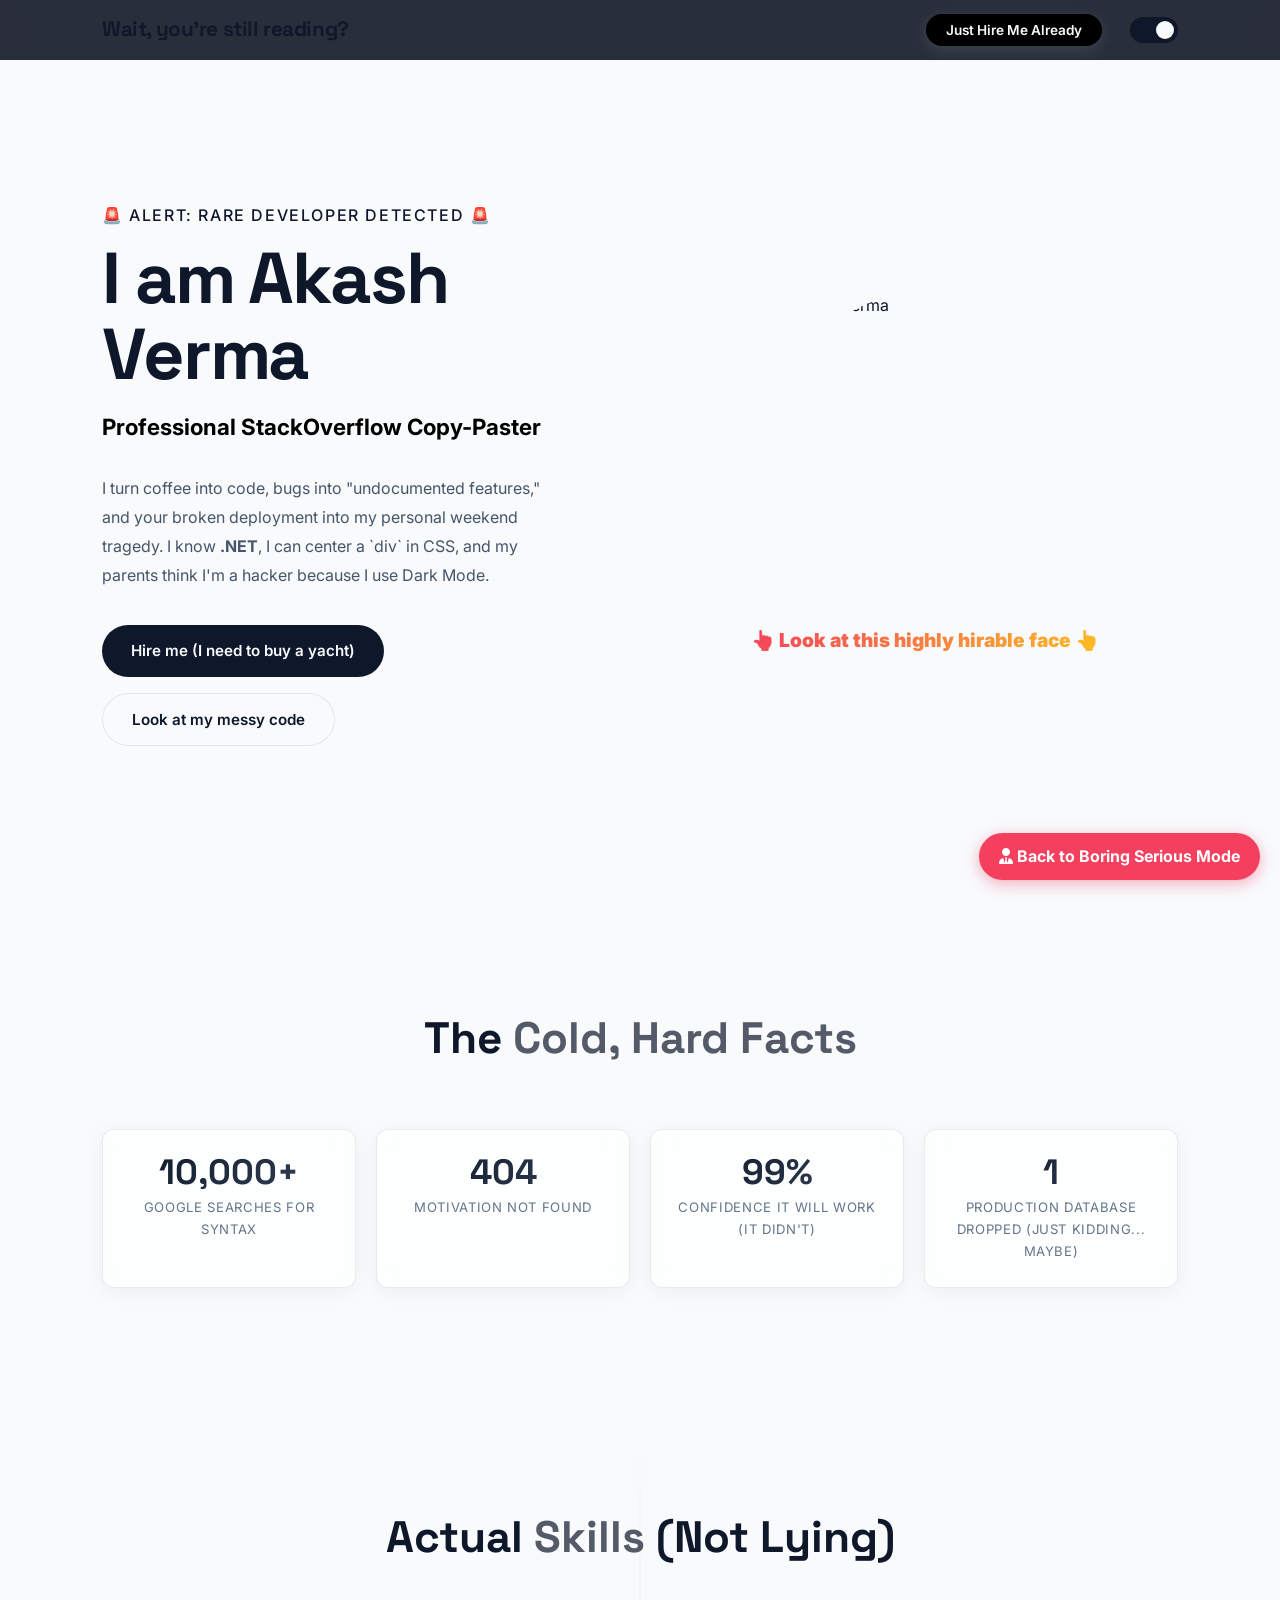
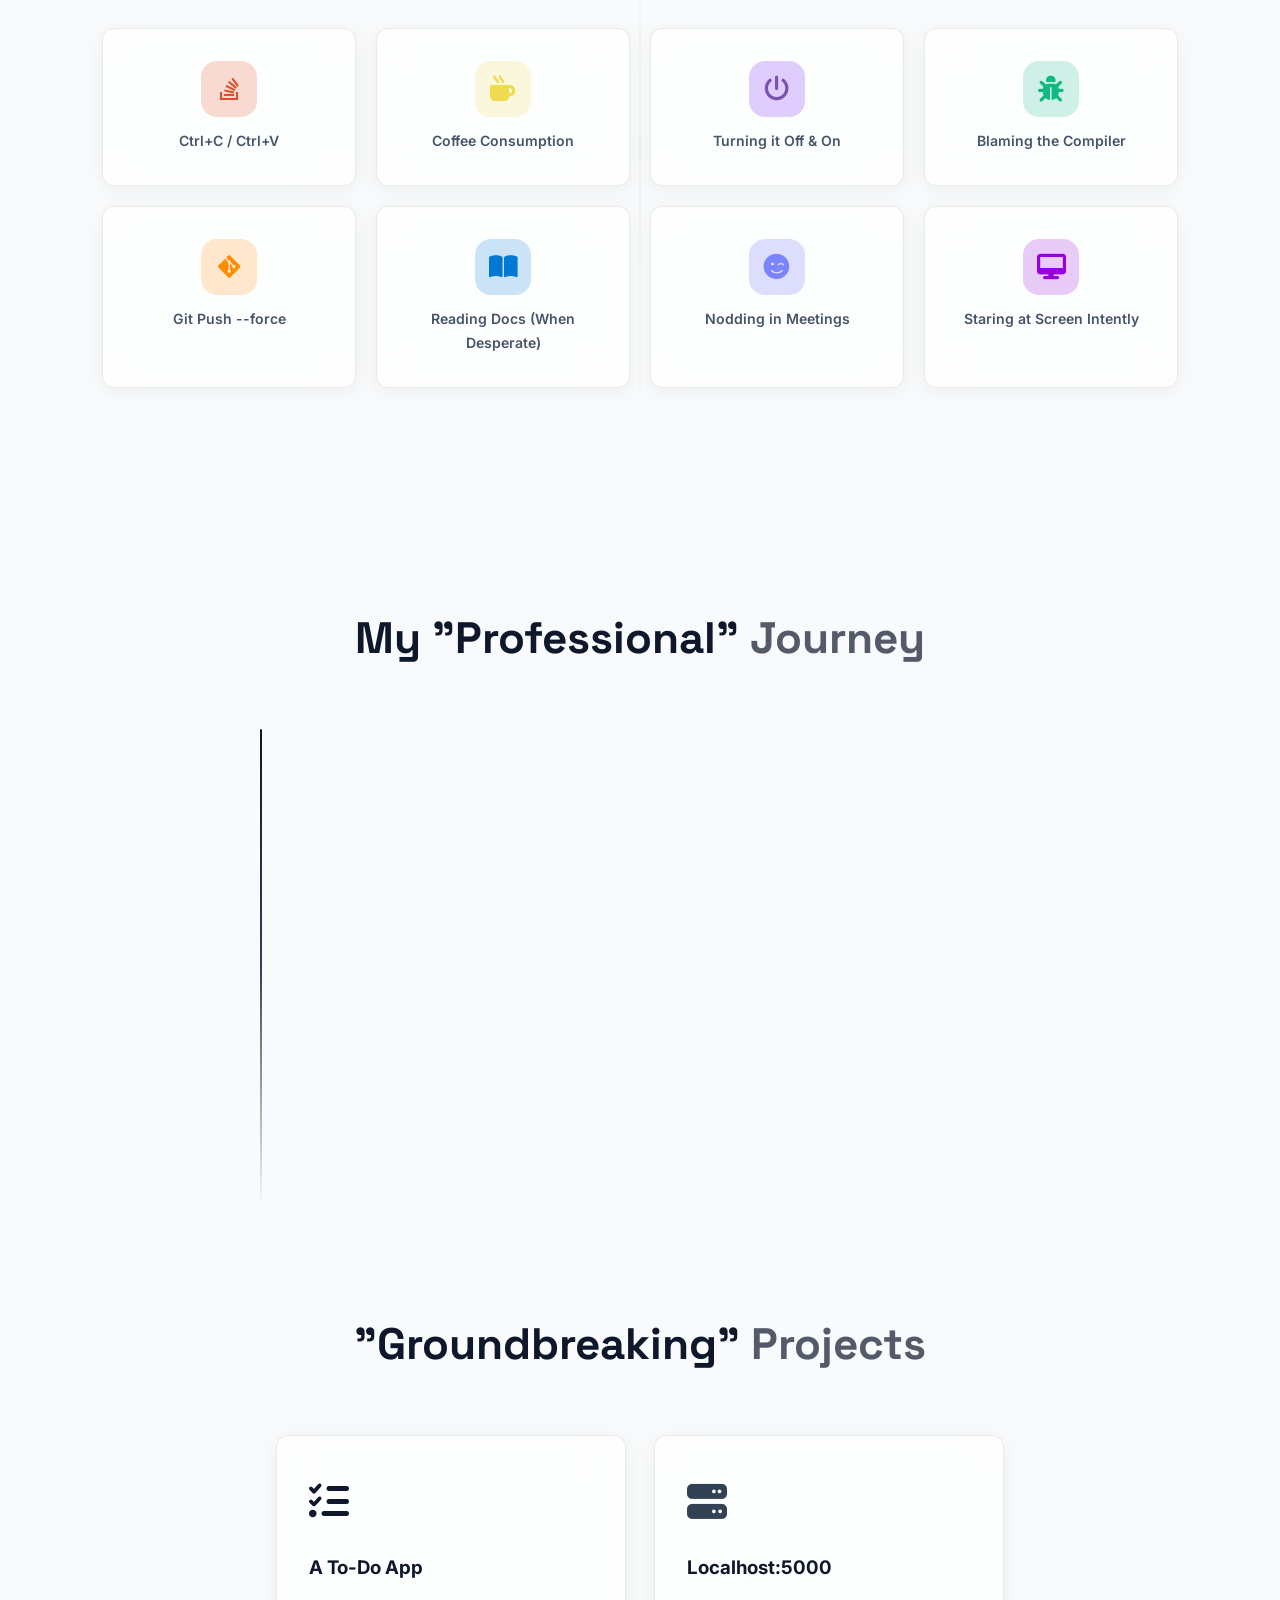
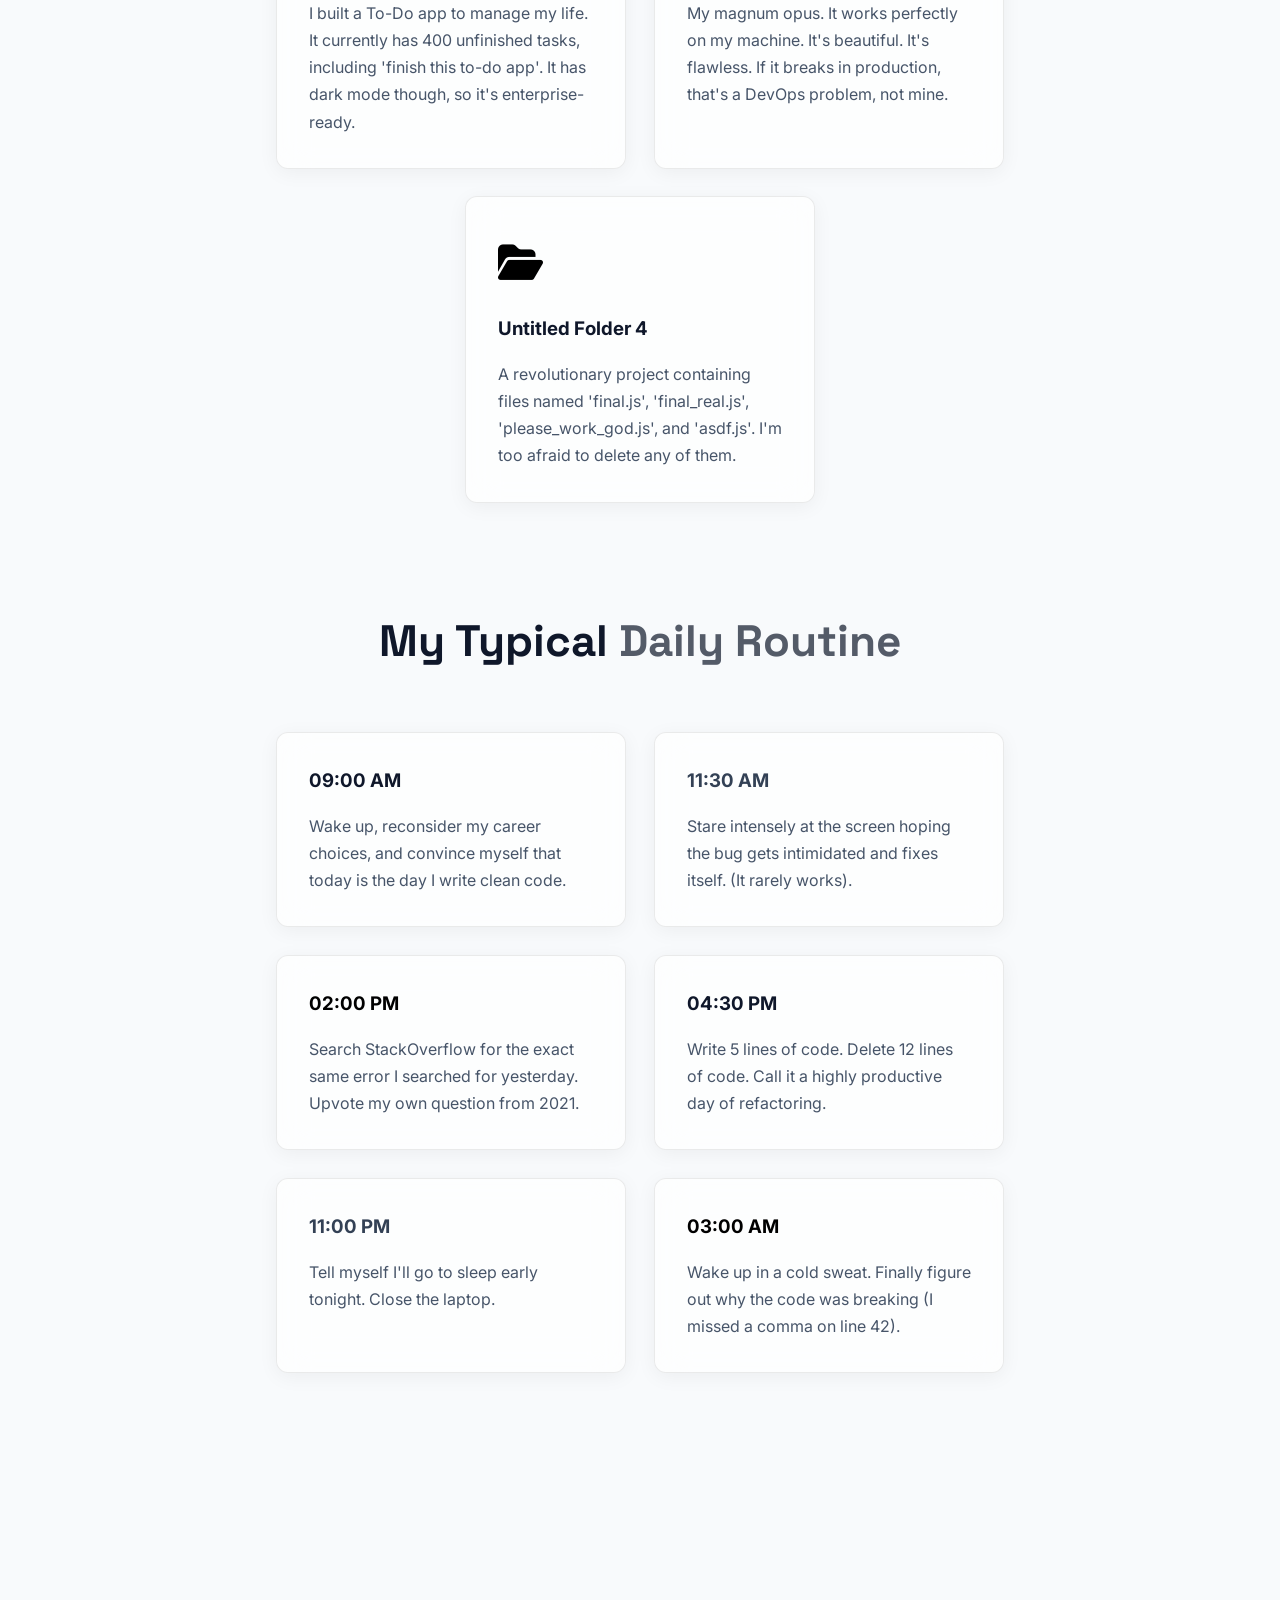
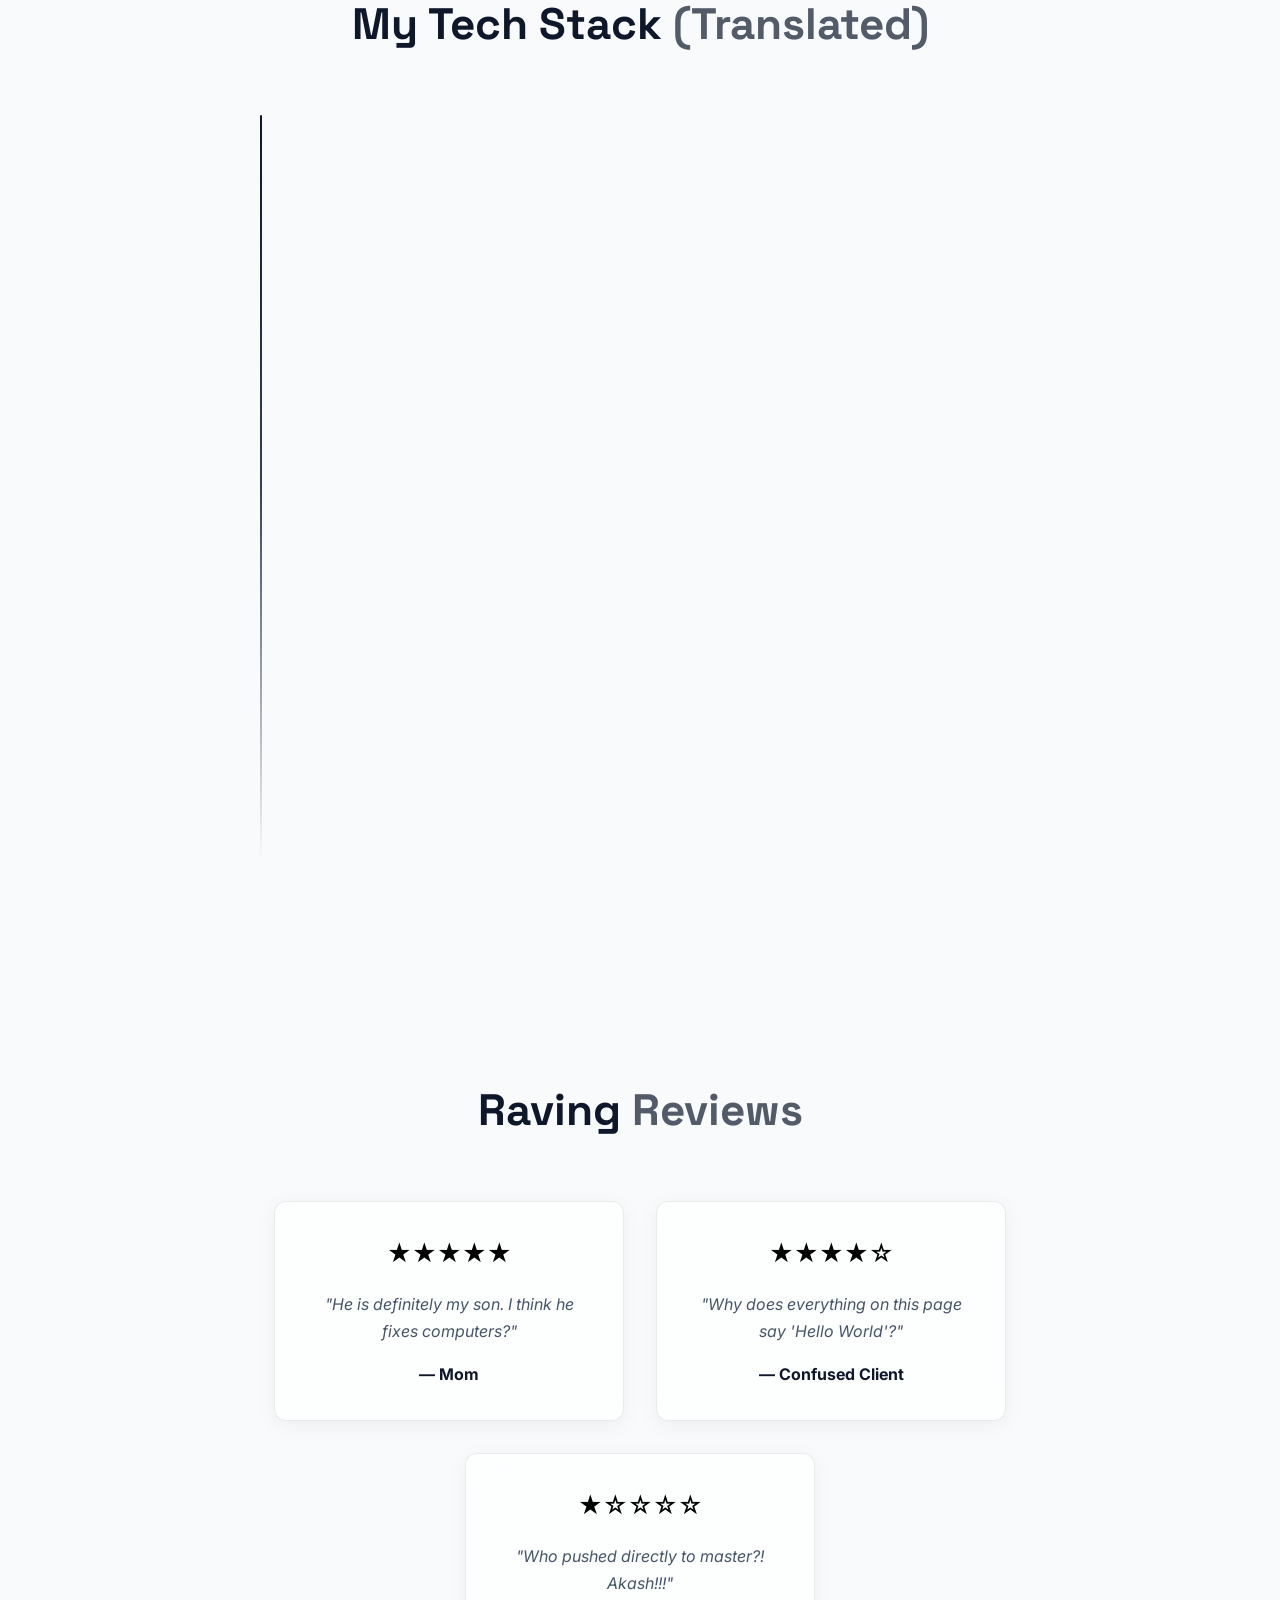
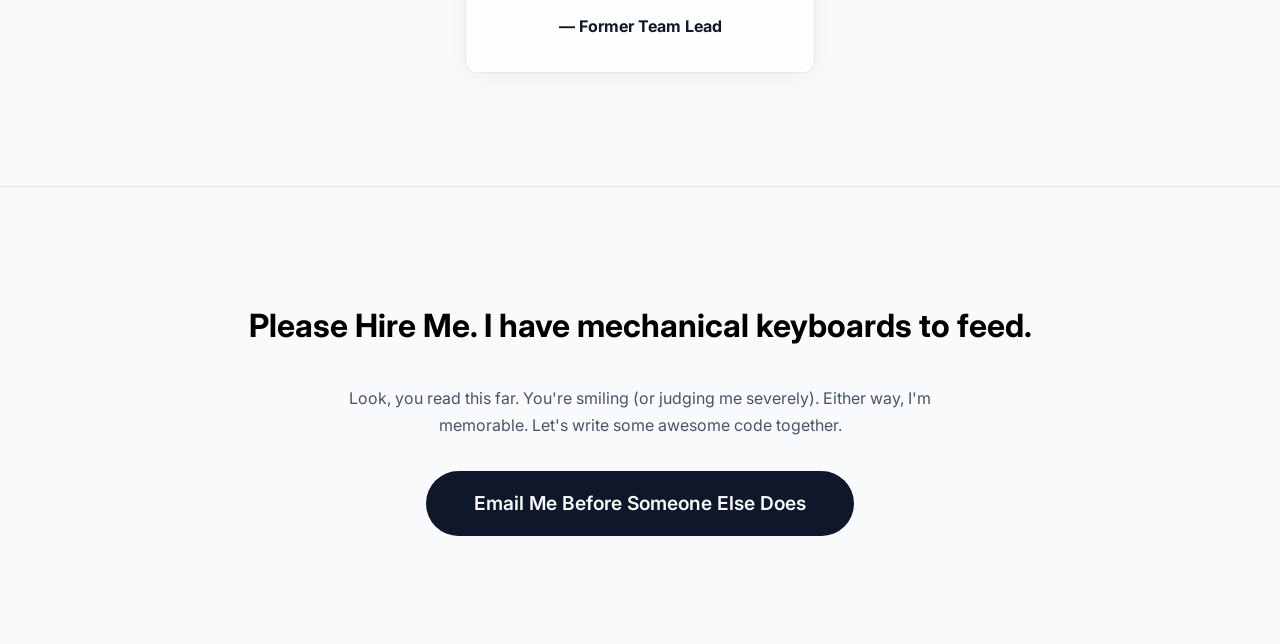
==== commit 712d6fa7: "cosmatic fixes" ====
--- a/funny.html
+++ b/funny.html
@@ -18,8 +18,10 @@
   <link rel="stylesheet" href="https://cdnjs.cloudflare.com/ajax/libs/font-awesome/6.4.2/css/all.min.css" />
   <!-- App CSS -->
   <link rel="stylesheet" href="assets/static/app.css" />
-
   <link rel="stylesheet" href="assets/static/funny.css" />
+
+  <!-- Theme Script (Placed in head to prevent FOUC) -->
+  <script src="assets/static/theme.js"></script>
 </head>
 
 <body>
@@ -34,6 +36,12 @@
         <ul class="nav-links">
           <li><a class="nav-cta funny-nav-cta" href="#hire">Just Hire Me
               Already</a></li>
+          <li style="display: flex; align-items: center; margin-left: 1rem;">
+            <label class="theme-switch" aria-label="Toggle light/dark mode" title="Toggle Theme">
+              <input type="checkbox" class="theme-toggle-checkbox">
+              <span class="slider round"></span>
+            </label>
+          </li>
         </ul>
       </div>
     </div>
--- a/assets/static/app.css
+++ b/assets/static/app.css
@@ -31,6 +31,27 @@
 
   --transition: all 0.35s cubic-bezier(0.4, 0, 0.2, 1);
   --transition-fast: all 0.18s ease;
+}
+
+[data-theme="light"] {
+  --bg-primary: #f8fafc;
+  --bg-secondary: #f1f5f9;
+  --bg-card: rgba(255, 255, 255, 0.7);
+  --bg-card-hover: rgba(255, 255, 255, 0.95);
+
+  --accent-cyan: #0f172a;
+  --accent-violet: #334155;
+  --accent-gold: #000000;
+  --accent-green: #000000;
+
+  --text-primary: #0f172a;
+  --text-secondary: #475569;
+  --text-muted: #64748b;
+
+  --border-glass: rgba(0, 0, 0, 0.08);
+  --border-glow: rgba(0, 0, 0, 0.15);
+  --shadow-card: 0 4px 20px rgba(0, 0, 0, 0.05);
+  --shadow-glow: 0 0 20px rgba(0, 0, 0, 0.05);
 }
 
 /* ── Reset & Base ─────────────────────────────────────────── */
@@ -54,6 +75,7 @@
   color: var(--text-primary);
   overflow-x: hidden;
   line-height: 1.7;
+  transition: background-color 0.35s cubic-bezier(0.4, 0, 0.2, 1), color 0.35s cubic-bezier(0.4, 0, 0.2, 1);
 }
 
 ::selection {
@@ -240,6 +262,8 @@
   padding: 0.5rem;
   background: none;
   border: none;
+  position: relative;
+  z-index: 1000;
 }
 
 .hamburger span {
@@ -356,7 +380,7 @@
 }
 
 .hero-name .highlight {
-  color: #ffffff;
+  color: var(--text-primary);
 }
 
 .hero-typed-wrapper {
@@ -1331,6 +1355,65 @@
   background: linear-gradient(to right, var(--border-glass), transparent);
 }
 
+.hamburger.active span:nth-child(3) {
+  transform: translateY(-8px) rotate(-45deg);
+}
+
+/* ── Theme Switch Slider ── */
+.theme-switch {
+  position: relative;
+  display: inline-block;
+  width: 48px;
+  height: 26px;
+  margin-left: 0.5rem;
+}
+
+.theme-switch input {
+  opacity: 0;
+  width: 0;
+  height: 0;
+}
+
+.theme-switch .slider {
+  position: absolute;
+  cursor: pointer;
+  top: 0;
+  left: 0;
+  right: 0;
+  bottom: 0;
+  background-color: var(--bg-card);
+  transition: .4s;
+  border: 1px solid var(--border-glass);
+}
+
+.theme-switch .slider:before {
+  position: absolute;
+  content: "";
+  height: 18px;
+  width: 18px;
+  left: 3px;
+  bottom: 3px;
+  background-color: var(--text-primary);
+  transition: .4s;
+}
+
+.theme-switch input:checked + .slider {
+  background-color: var(--accent-cyan);
+}
+
+.theme-switch input:checked + .slider:before {
+  transform: translateX(22px);
+  background-color: var(--bg-primary);
+}
+
+.theme-switch .slider.round {
+  border-radius: 34px;
+}
+
+.theme-switch .slider.round:before {
+  border-radius: 50%;
+}
+
 /* ══════════════════════════════════════════════════════════
    EDUCATION
 ══════════════════════════════════════════════════════════ */
--- a/assets/static/funny.css
+++ b/assets/static/funny.css
@@ -2,6 +2,7 @@
 .meme-badge {
   background: linear-gradient(135deg, #f43f5e, #fbbf24);
   -webkit-background-clip: text;
+  background-clip: text;
   -webkit-text-fill-color: transparent;
   font-weight: 900;
   font-size: 1.2rem;
@@ -14,8 +15,13 @@
 }
 
 @keyframes pulse {
-  0% { transform: scale(1); }
-  100% { transform: scale(1.05); }
+  0% {
+    transform: scale(1);
+  }
+
+  100% {
+    transform: scale(1.05);
+  }
 }
 
 .serious-mode {
@@ -31,48 +37,157 @@
   box-shadow: 0 4px 15px rgba(244, 63, 94, 0.4);
 }
 
-.funny-stats { grid-template-columns: repeat(4, 1fr); }
+.funny-stats {
+  grid-template-columns: repeat(4, 1fr);
+}
 
 .testimonials-grid {
-  display: flex; 
-  flex-wrap: wrap; 
-  gap: 2rem; 
+  display: flex;
+  flex-wrap: wrap;
+  gap: 2rem;
   justify-content: center;
 }
 
 /* Extracted inline styles */
-.funny-nav-cta { background: var(--accent-gold); color: black; }
-.typed-text-funny { color: var(--accent-gold); font-weight: bold; }
-.funny-profile-wrap { width: 300px; height: 300px; }
-.funny-profile-ring { animation-duration: 2s; }
-.funny-profile-img { width: 100%; height: 100%; object-fit: cover; border-radius: 50%; z-index: 2; position: relative; }
-.funny-timeline { max-width: 800px; margin: auto; }
-.funny-timeline-item { margin-bottom: 2rem; }
-.funny-timeline-content { padding: 2rem; }
-.funny-timeline-text { margin-top: 1rem; color: var(--text-secondary); }
-.funny-project-card { flex: 0 1 350px; padding: 2rem; }
-.funny-project-icon-cyan { font-size: 2.5rem; color: var(--accent-cyan); margin-bottom: 1rem; }
-.funny-project-icon-violet { font-size: 2.5rem; color: var(--accent-violet); margin-bottom: 1rem; }
-.funny-project-icon-gold { font-size: 2.5rem; color: var(--accent-gold); margin-bottom: 1rem; }
-.funny-project-title { margin-bottom: 1rem; }
-.funny-text-sec { color: var(--text-secondary); }
-.funny-testimonial-card { padding: 2rem; max-width: 350px; text-align: center; }
-.funny-rating { font-size: 1.5rem; color: var(--accent-gold); margin-bottom: 1rem; }
-.funny-quote { font-style: italic; margin-bottom: 1rem; color: var(--text-secondary); }
-.funny-author { color: var(--text-primary); }
-.funny-hire-section { text-align: center; padding: 7rem 0; border-top: 1px solid var(--border-glass); }
-.funny-hire-desc { margin: 2rem 0; color: var(--text-secondary); max-width: 600px; margin-inline: auto; }
-.funny-hire-btn { font-size: 1.2rem; padding: 1rem 3rem; }
+.funny-nav-cta {
+  background: var(--accent-gold);
+  color: var(--bg-primary);
+}
+
+.typed-text-funny {
+  color: var(--accent-gold);
+  font-weight: bold;
+}
+
+.funny-profile-wrap {
+  width: 300px;
+  height: 300px;
+}
+
+.funny-profile-ring {
+  animation-duration: 2s;
+}
+
+.funny-profile-img {
+  width: 100%;
+  height: 100%;
+  object-fit: cover;
+  border-radius: 50%;
+  z-index: 2;
+  position: relative;
+}
+
+.funny-timeline {
+  max-width: 800px;
+  margin: auto;
+}
+
+.funny-timeline-item {
+  margin-bottom: 2rem;
+}
+
+.funny-timeline-content {
+  padding: 2rem;
+}
+
+.funny-timeline-text {
+  margin-top: 1rem;
+  color: var(--text-secondary);
+}
+
+.funny-project-card {
+  flex: 0 1 350px;
+  padding: 2rem;
+}
+
+.funny-project-icon-cyan {
+  font-size: 2.5rem;
+  color: var(--accent-cyan);
+  margin-bottom: 1rem;
+}
+
+.funny-project-icon-violet {
+  font-size: 2.5rem;
+  color: var(--accent-violet);
+  margin-bottom: 1rem;
+}
+
+.funny-project-icon-gold {
+  font-size: 2.5rem;
+  color: var(--accent-gold);
+  margin-bottom: 1rem;
+}
+
+.funny-project-title {
+  margin-bottom: 1rem;
+}
+
+.funny-text-sec {
+  color: var(--text-secondary);
+}
+
+.funny-testimonial-card {
+  padding: 2rem;
+  max-width: 350px;
+  text-align: center;
+}
+
+.funny-rating {
+  font-size: 1.5rem;
+  color: var(--accent-gold);
+  margin-bottom: 1rem;
+}
+
+.funny-quote {
+  font-style: italic;
+  margin-bottom: 1rem;
+  color: var(--text-secondary);
+}
+
+.funny-author {
+  color: var(--text-primary);
+}
+
+.funny-hire-section {
+  text-align: center;
+  padding: 7rem 0;
+  border-top: 1px solid var(--border-glass);
+}
+
+.funny-hire-desc {
+  margin: 2rem 0;
+  color: var(--text-secondary);
+  max-width: 600px;
+  margin-inline: auto;
+}
+
+.funny-hire-btn {
+  font-size: 1.2rem;
+  padding: 1rem 3rem;
+}
 
 /* Responsive */
 @media (max-width: 900px) {
-  .funny-stats { grid-template-columns: repeat(2, 1fr); }
+  .funny-stats {
+    grid-template-columns: repeat(2, 1fr);
+  }
 }
 
 @media (max-width: 600px) {
-  #hero { padding-top: 180px; }
-  .funny-stats { grid-template-columns: 1fr; }
-  .nav-inner { flex-direction: column; gap: 15px; text-align: center; }
+  #hero {
+    padding-top: 180px;
+  }
+
+  .funny-stats {
+    grid-template-columns: 1fr;
+  }
+
+  .nav-inner {
+    flex-direction: column;
+    gap: 15px;
+    text-align: center;
+  }
+
   #navbar .nav-links {
     position: static;
     flex-direction: row;
@@ -82,11 +197,37 @@
     background: transparent;
     border: none;
   }
-  #navbar .nav-cta { margin-top: 0; }
-  .hero-greeting { text-align: center; }
-  .hero-name { font-size: 2.2rem; text-align: center; }
-  .hero-typed-wrapper { text-align: center; }
-  .hire-me-pls { font-size: 1.5rem; }
-  .meme-badge { font-size: 1rem; text-align: center; }
-  .serious-mode { font-size: 0.8rem; padding: 8px 15px; bottom: 15px; right: 15px; }
-}
+
+  #navbar .nav-cta {
+    margin-top: 0;
+  }
+
+  .hero-greeting {
+    text-align: center;
+  }
+
+  .hero-name {
+    font-size: 2.2rem;
+    text-align: center;
+  }
+
+  .hero-typed-wrapper {
+    text-align: center;
+  }
+
+  .hire-me-pls {
+    font-size: 1.5rem;
+  }
+
+  .meme-badge {
+    font-size: 1rem;
+    text-align: center;
+  }
+
+  .serious-mode {
+    font-size: 0.8rem;
+    padding: 8px 15px;
+    bottom: 15px;
+    right: 15px;
+  }
+}
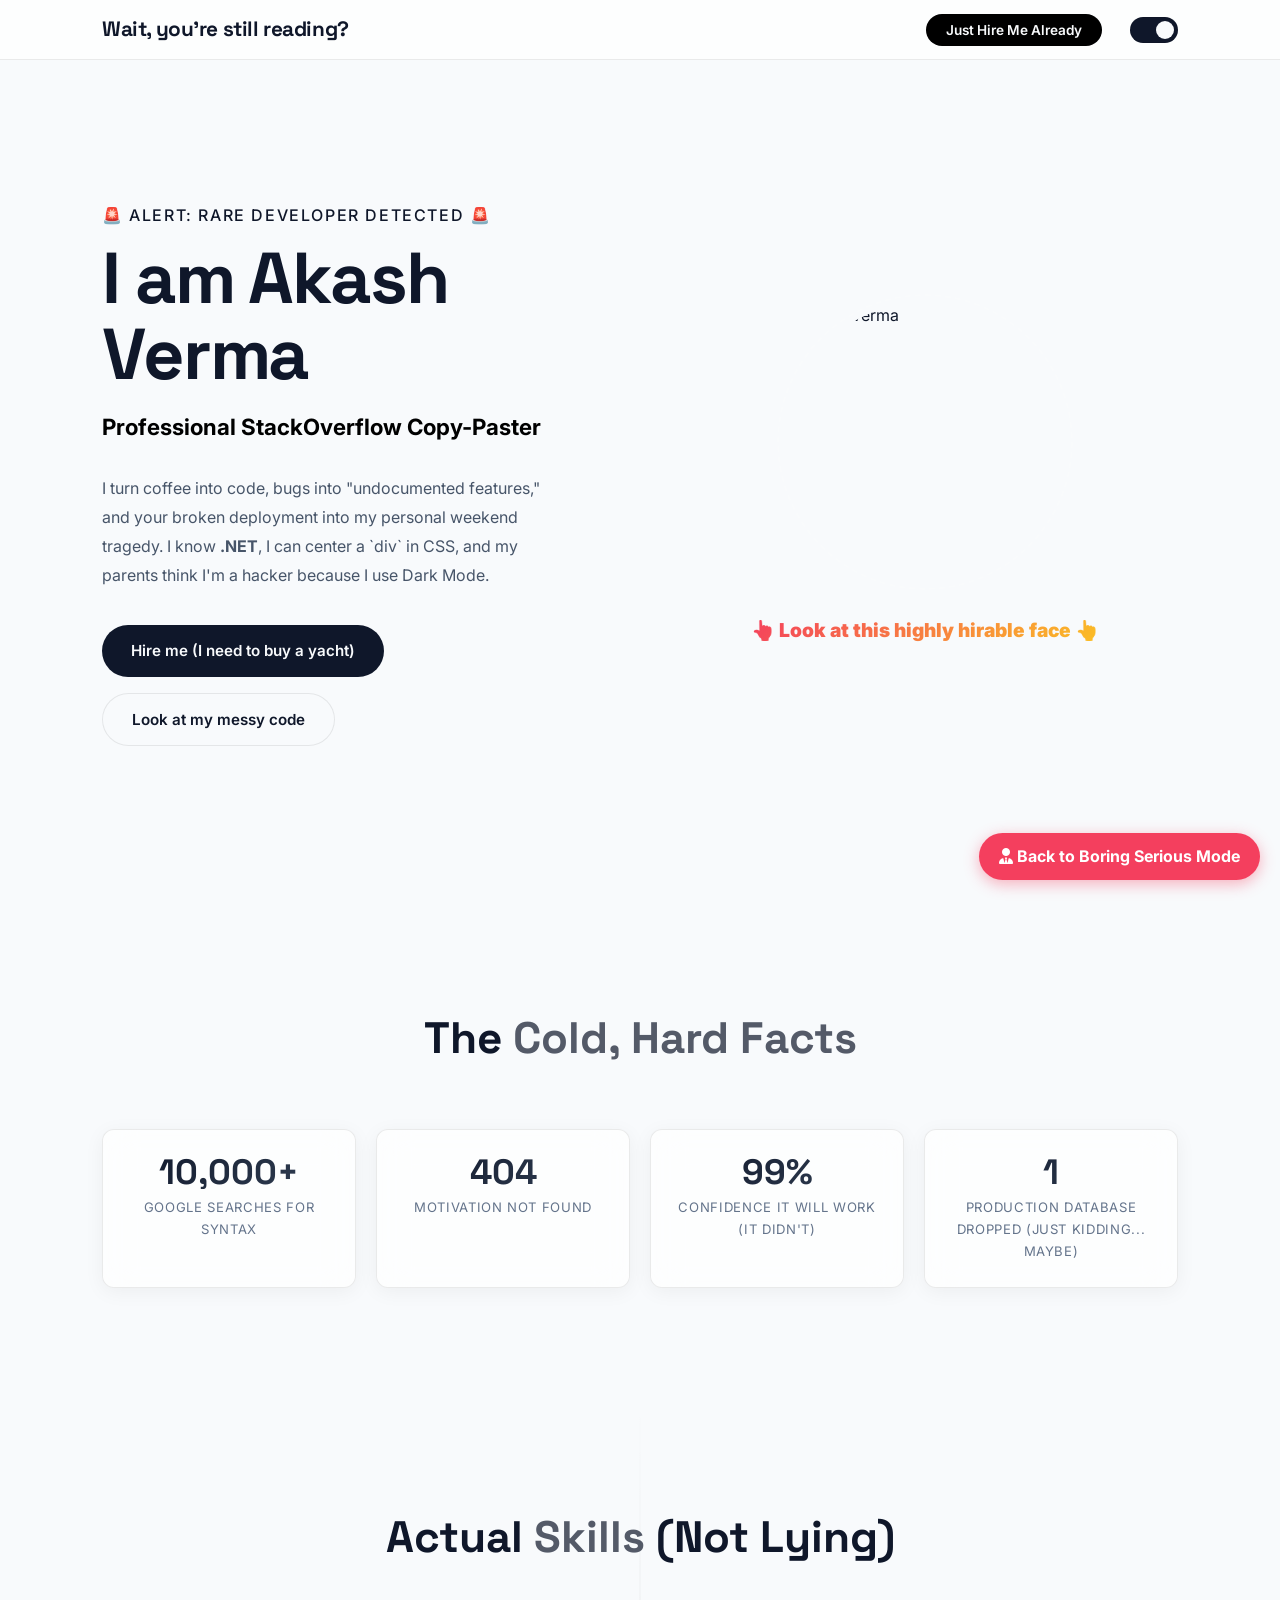
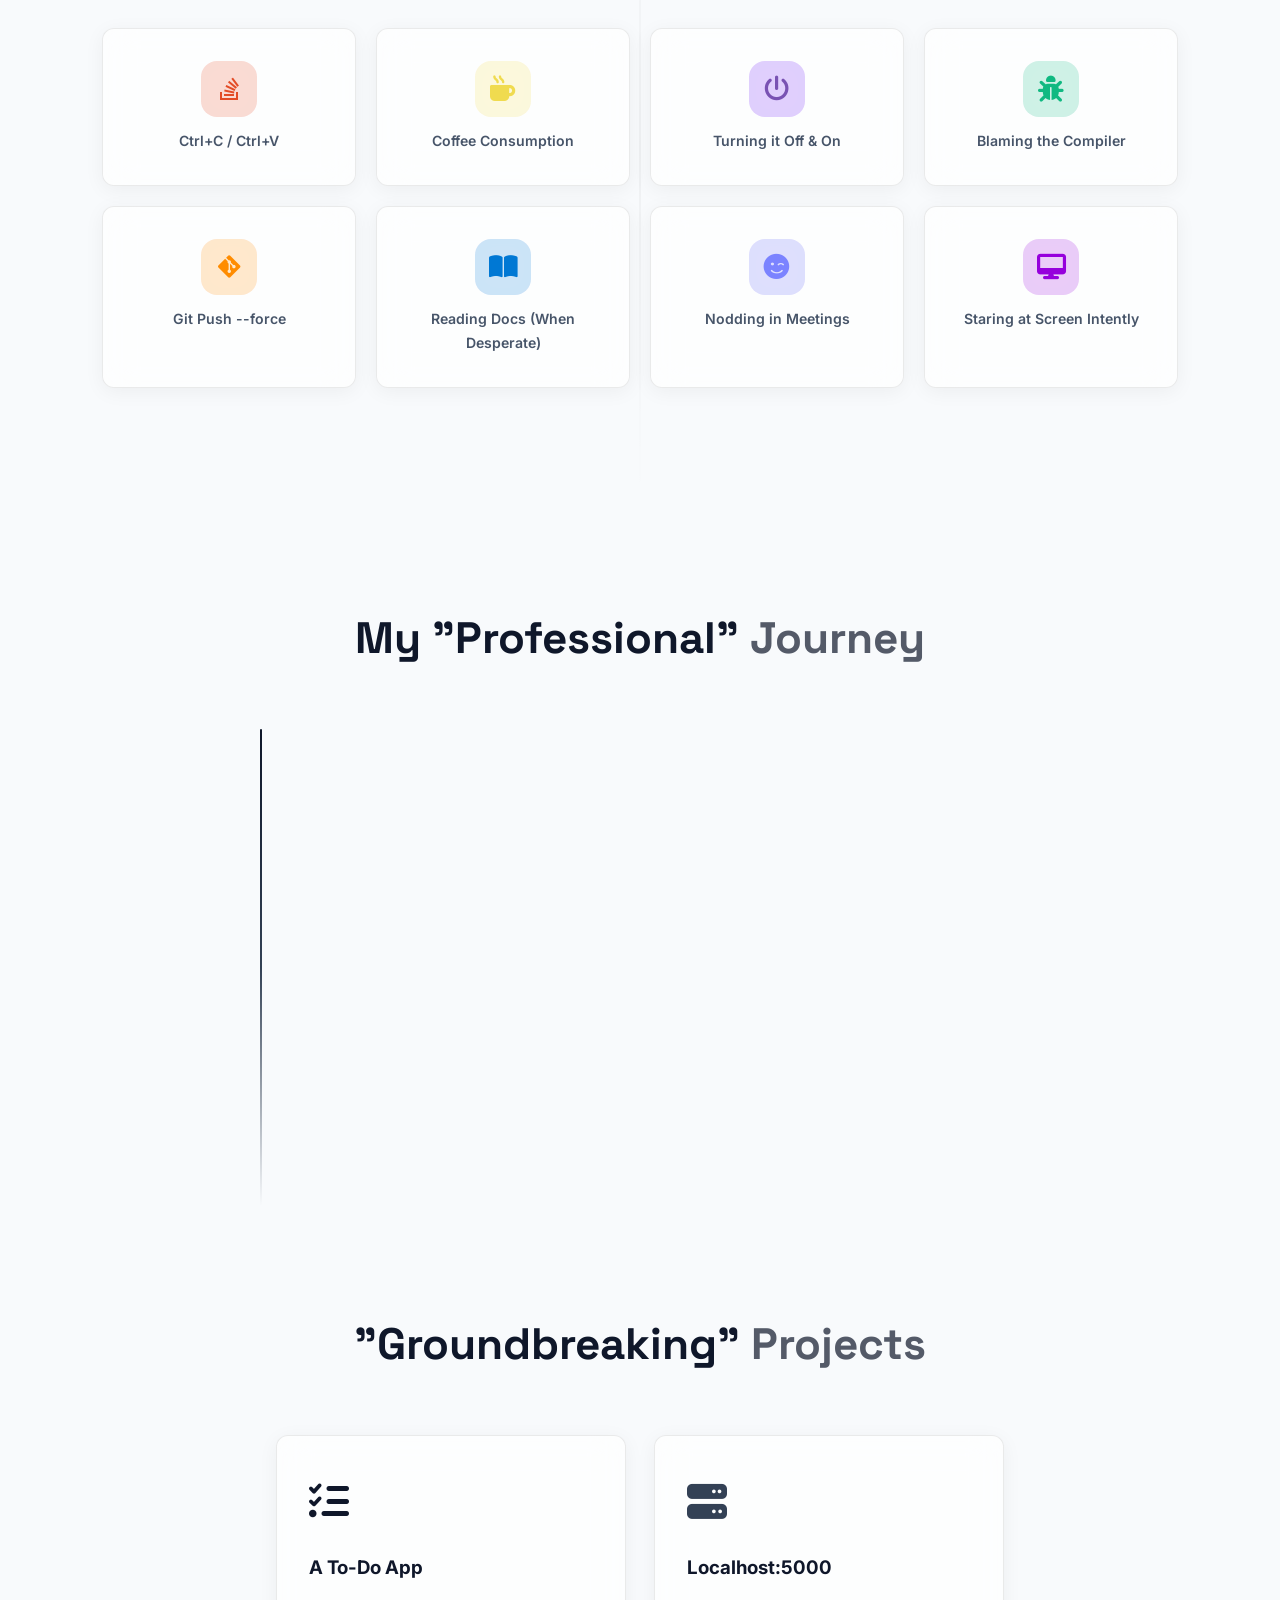
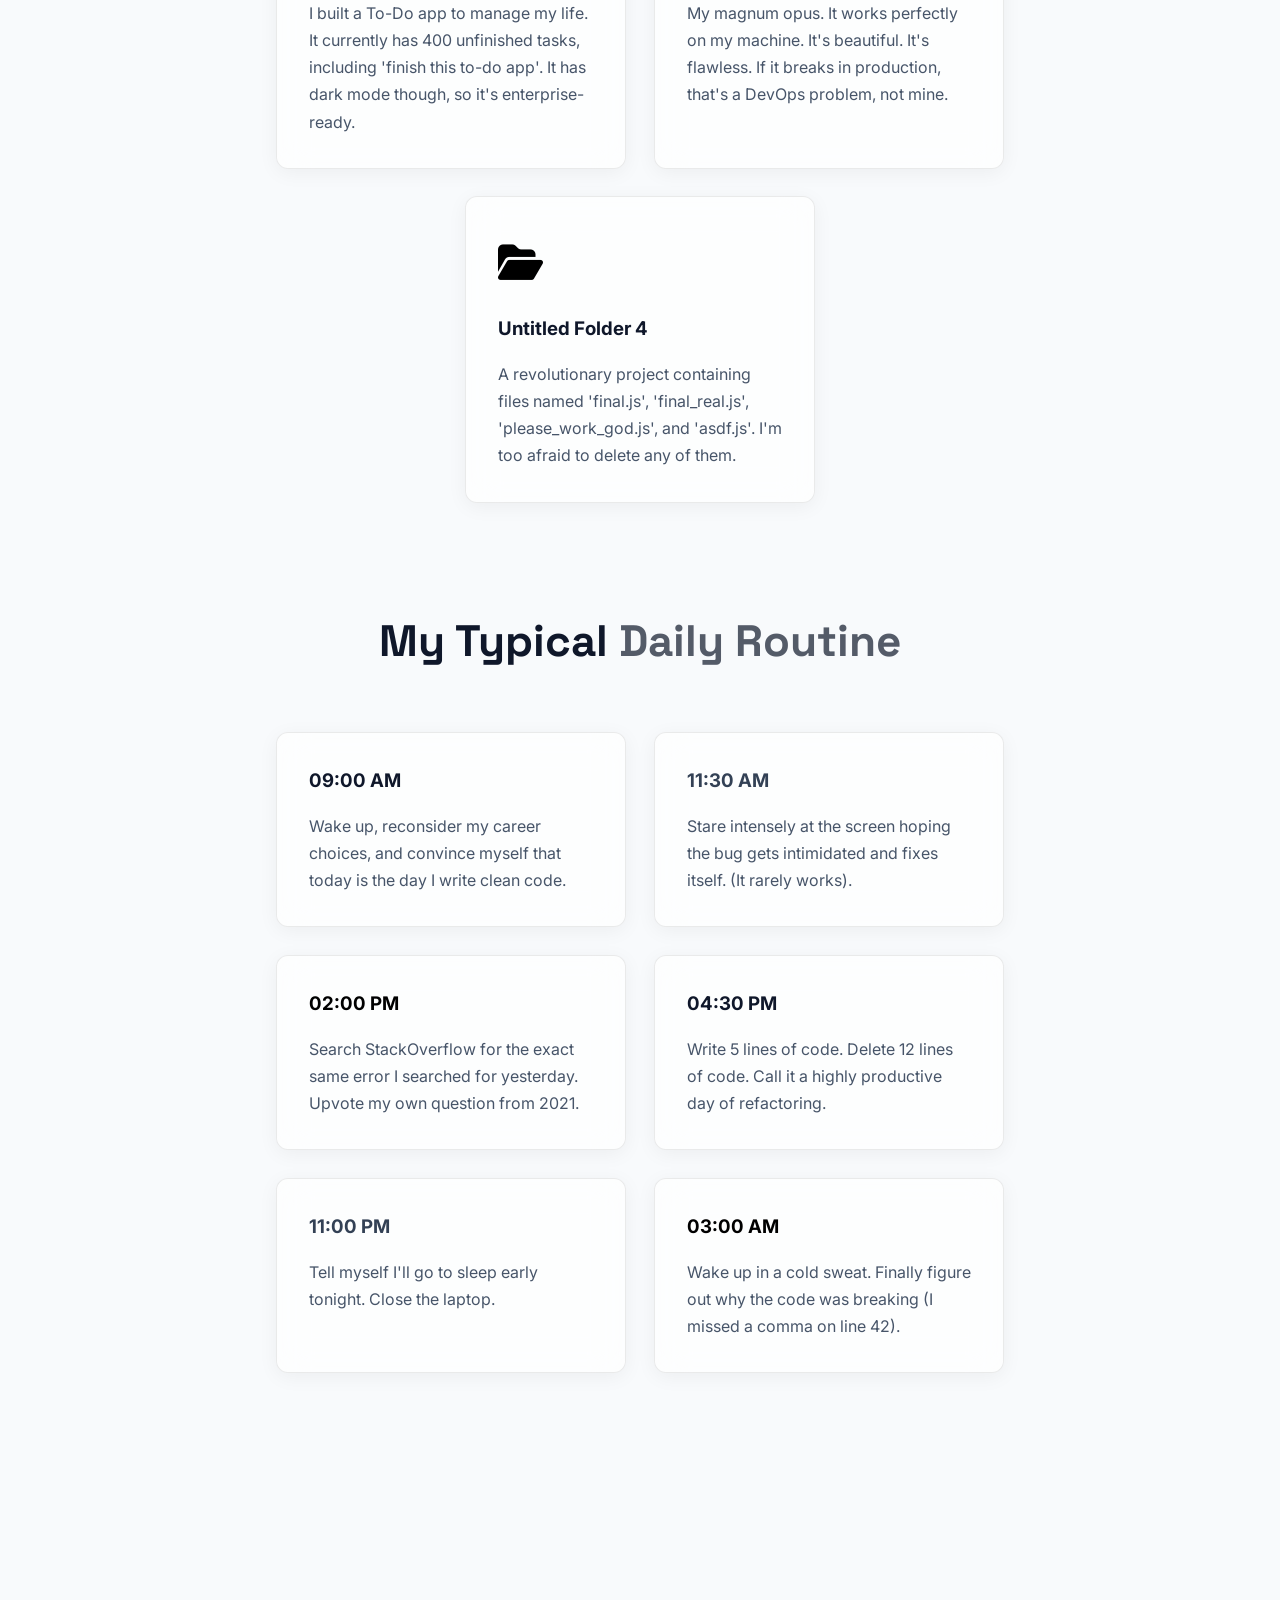
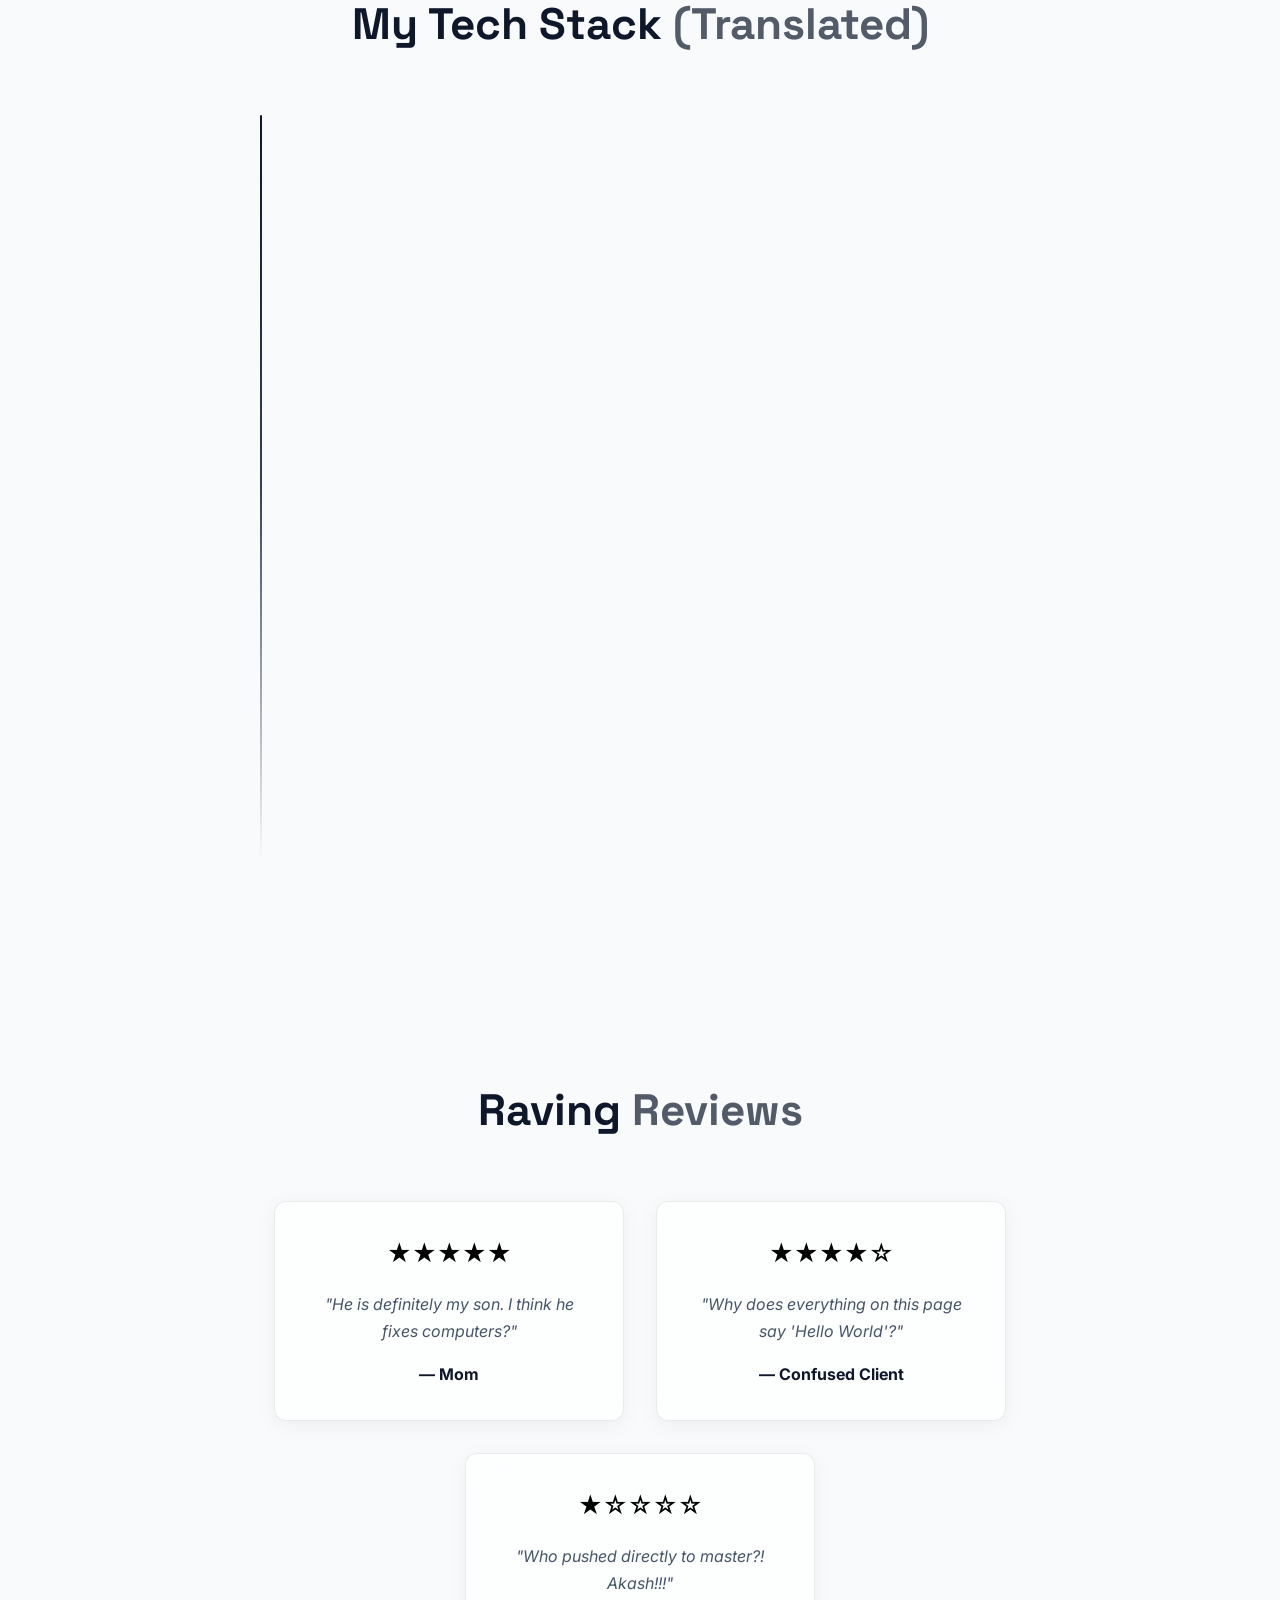
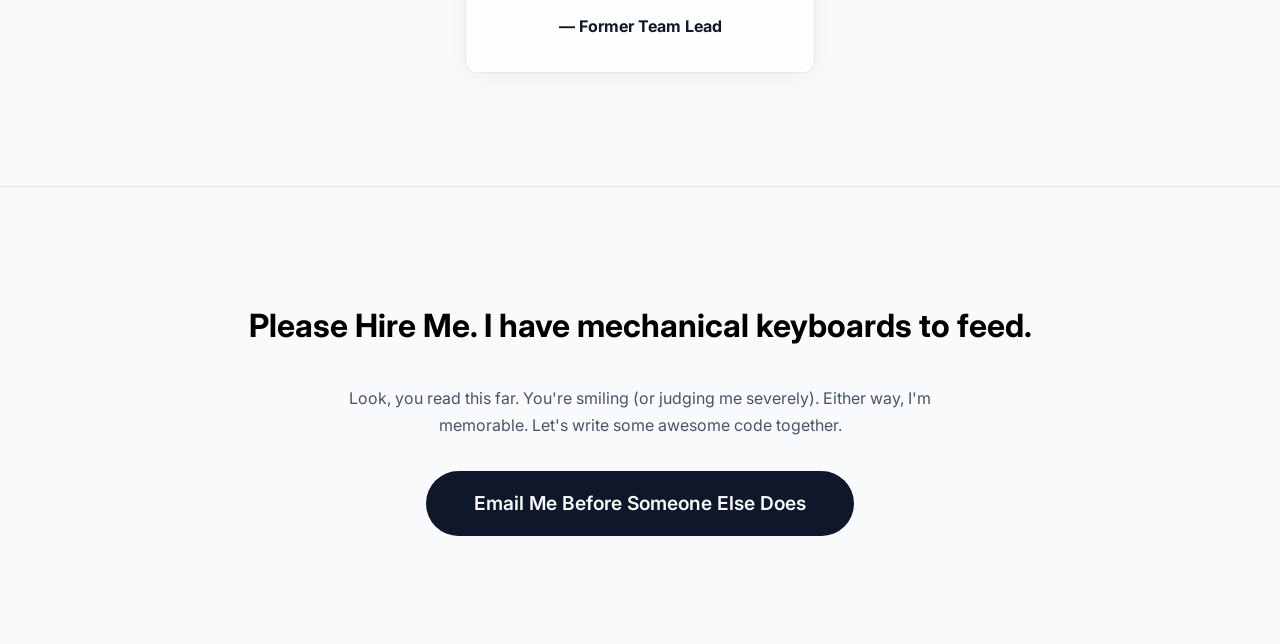
==== commit 2117c057: "removed funny ring css" ====
--- a/funny.html
+++ b/funny.html
@@ -72,7 +72,7 @@
         </div>
 
         <div class="hero-visual">
-          <div class="profile-ring-wrap funny-profile-wrap">
+          <div class="profile-ring-wrap">
             <div class="profile-ring funny-profile-ring"></div>
             <img src="assets/img/ProfileImage.jpg" alt="Akash Verma" class="funny-profile-img">
           </div>
--- a/assets/static/app.css
+++ b/assets/static/app.css
@@ -135,6 +135,8 @@
   padding: 0.3rem 1rem;
   border-radius: var(--radius-pill);
   margin-bottom: 0.75rem;
+  backdrop-filter: blur(12px);
+  -webkit-backdrop-filter: blur(12px);
 }
 
 .section-title {
@@ -193,9 +195,7 @@
 }
 
 #navbar.scrolled {
-  background: rgba(5, 11, 24, 0.85);
-  backdrop-filter: blur(20px);
-  -webkit-backdrop-filter: blur(20px);
+  background: var(--bg-card);
   border-bottom: 1px solid var(--border-glass);
   padding: 0.75rem 0;
 }
@@ -234,6 +234,8 @@
 .nav-link.active {
   color: var(--text-primary);
   background: rgba(255, 255, 255, 0.05);
+  backdrop-filter: blur(8px);
+  -webkit-backdrop-filter: blur(8px);
 }
 
 .nav-cta {
@@ -446,6 +448,8 @@
   color: var(--text-primary);
   background: rgba(255, 255, 255, 0.02);
   transition: var(--transition);
+  backdrop-filter: blur(12px);
+  -webkit-backdrop-filter: blur(12px);
 }
 
 .btn-secondary:hover {
@@ -471,7 +475,7 @@
   position: absolute;
   inset: -8px;
   border-radius: 50%;
-  border: 1px dashed rgba(255, 255, 255, 0.2);
+  border: 2px dashed rgba(255, 255, 255, 0.2);
   animation: spin-ring 20s linear infinite;
 }
 
@@ -509,6 +513,8 @@
   padding: 0.45rem 1rem;
   border-radius: var(--radius-pill);
   transition: var(--transition);
+  backdrop-filter: blur(12px);
+  -webkit-backdrop-filter: blur(12px);
 }
 
 .social-pill:hover {
@@ -622,6 +628,8 @@
   font-size: 1.6rem;
   transition: var(--transition);
   position: relative;
+  backdrop-filter: blur(12px);
+  -webkit-backdrop-filter: blur(12px);
 }
 
 .skill-card:hover .skill-icon-wrap {
@@ -759,7 +767,7 @@
 .project-thumb-overlay {
   position: absolute;
   inset: 0;
-  background: linear-gradient(to top, rgba(5, 11, 24, 0.85) 0%, transparent 55%);
+  background: linear-gradient(to top, var(--bg-primary) 0%, transparent 55%);
   transition: opacity 0.3s;
   opacity: 0.5;
 }
@@ -1060,7 +1068,7 @@
     height: 100vh;
     width: min(320px, 85vw);
     flex-direction: column;
-    background: rgba(5, 11, 24, 0.97);
+    background: var(--bg-card);
     backdrop-filter: blur(20px);
     padding: 6rem 2rem 2rem;
     gap: 0.5rem;
@@ -1384,6 +1392,8 @@
   background-color: var(--bg-card);
   transition: .4s;
   border: 1px solid var(--border-glass);
+  backdrop-filter: blur(12px);
+  -webkit-backdrop-filter: blur(12px);
 }
 
 .theme-switch .slider:before {
@@ -1397,11 +1407,11 @@
   transition: .4s;
 }
 
-.theme-switch input:checked + .slider {
+.theme-switch input:checked+.slider {
   background-color: var(--accent-cyan);
 }
 
-.theme-switch input:checked + .slider:before {
+.theme-switch input:checked+.slider:before {
   transform: translateX(22px);
   background-color: var(--bg-primary);
 }
--- a/assets/static/funny.css
+++ b/assets/static/funny.css
@@ -64,10 +64,6 @@
   height: 300px;
 }
 
-.funny-profile-ring {
-  animation-duration: 2s;
-}
-
 .funny-profile-img {
   width: 100%;
   height: 100%;
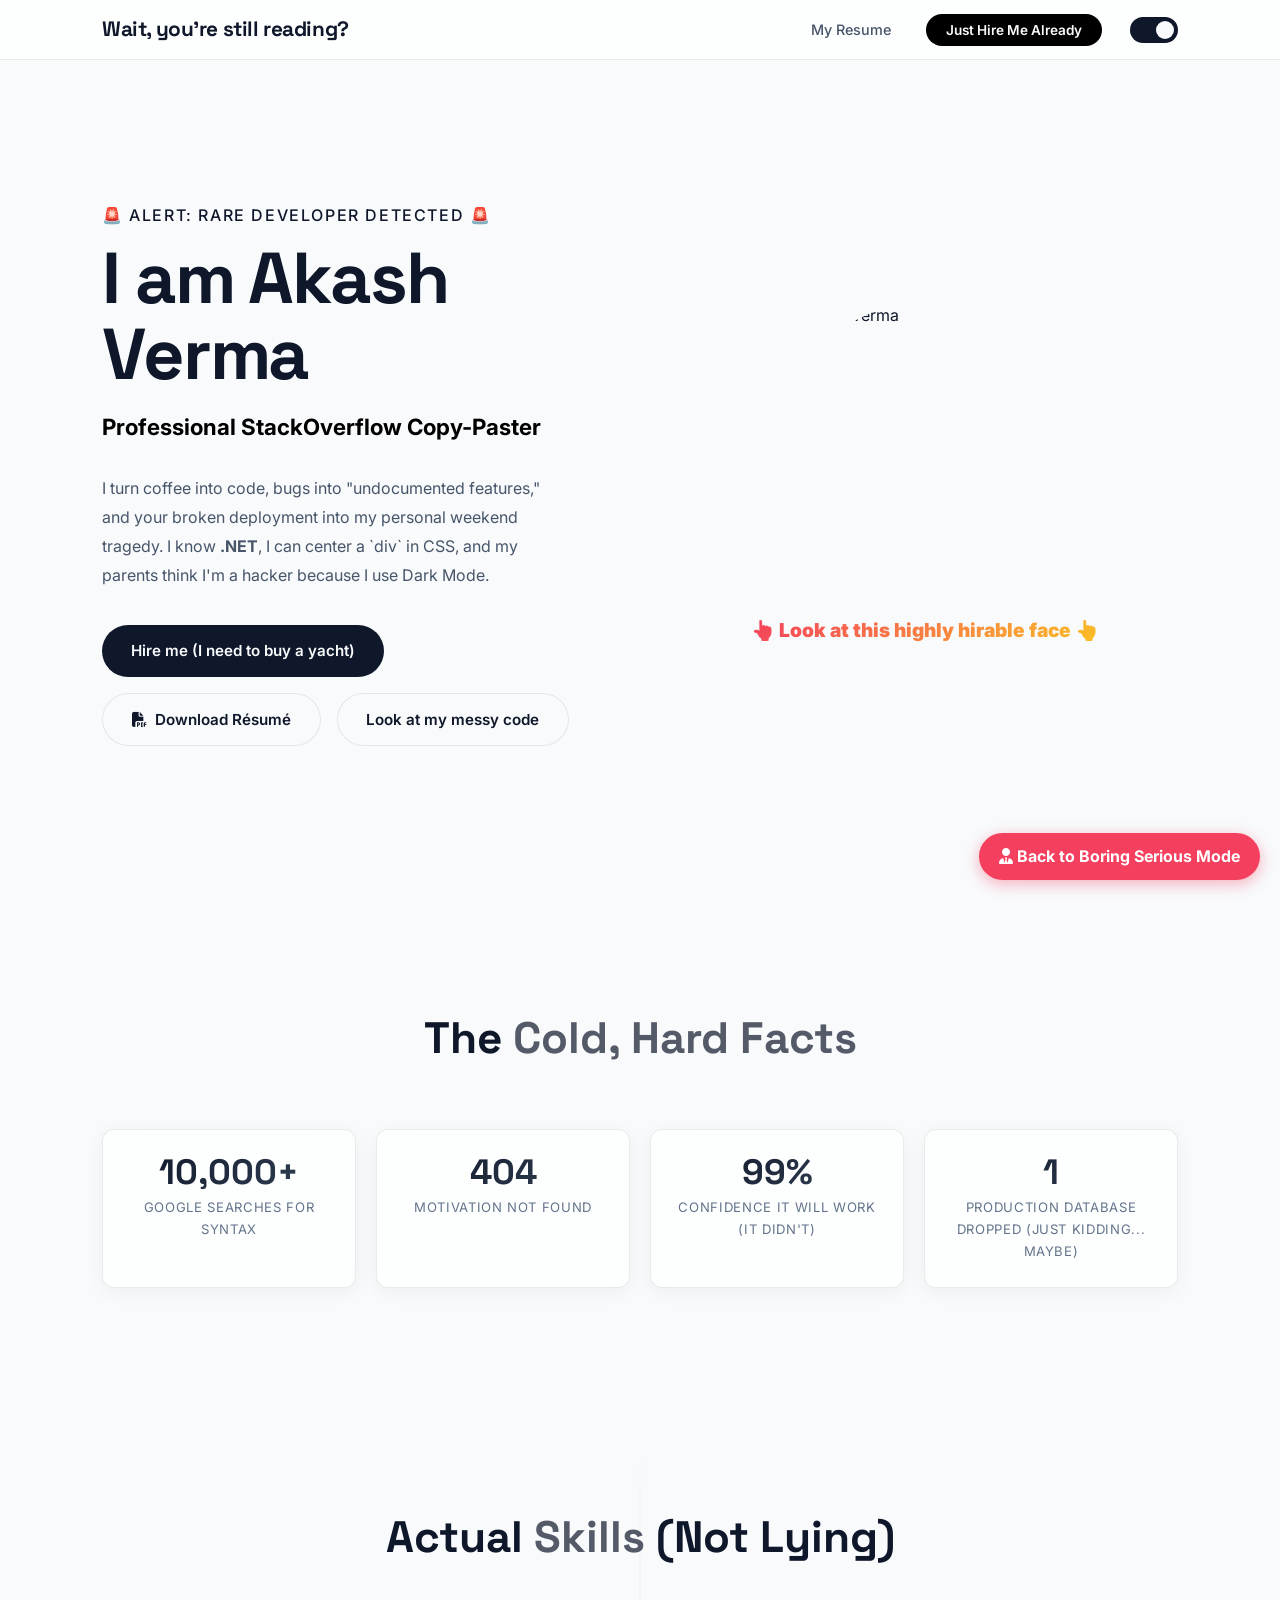
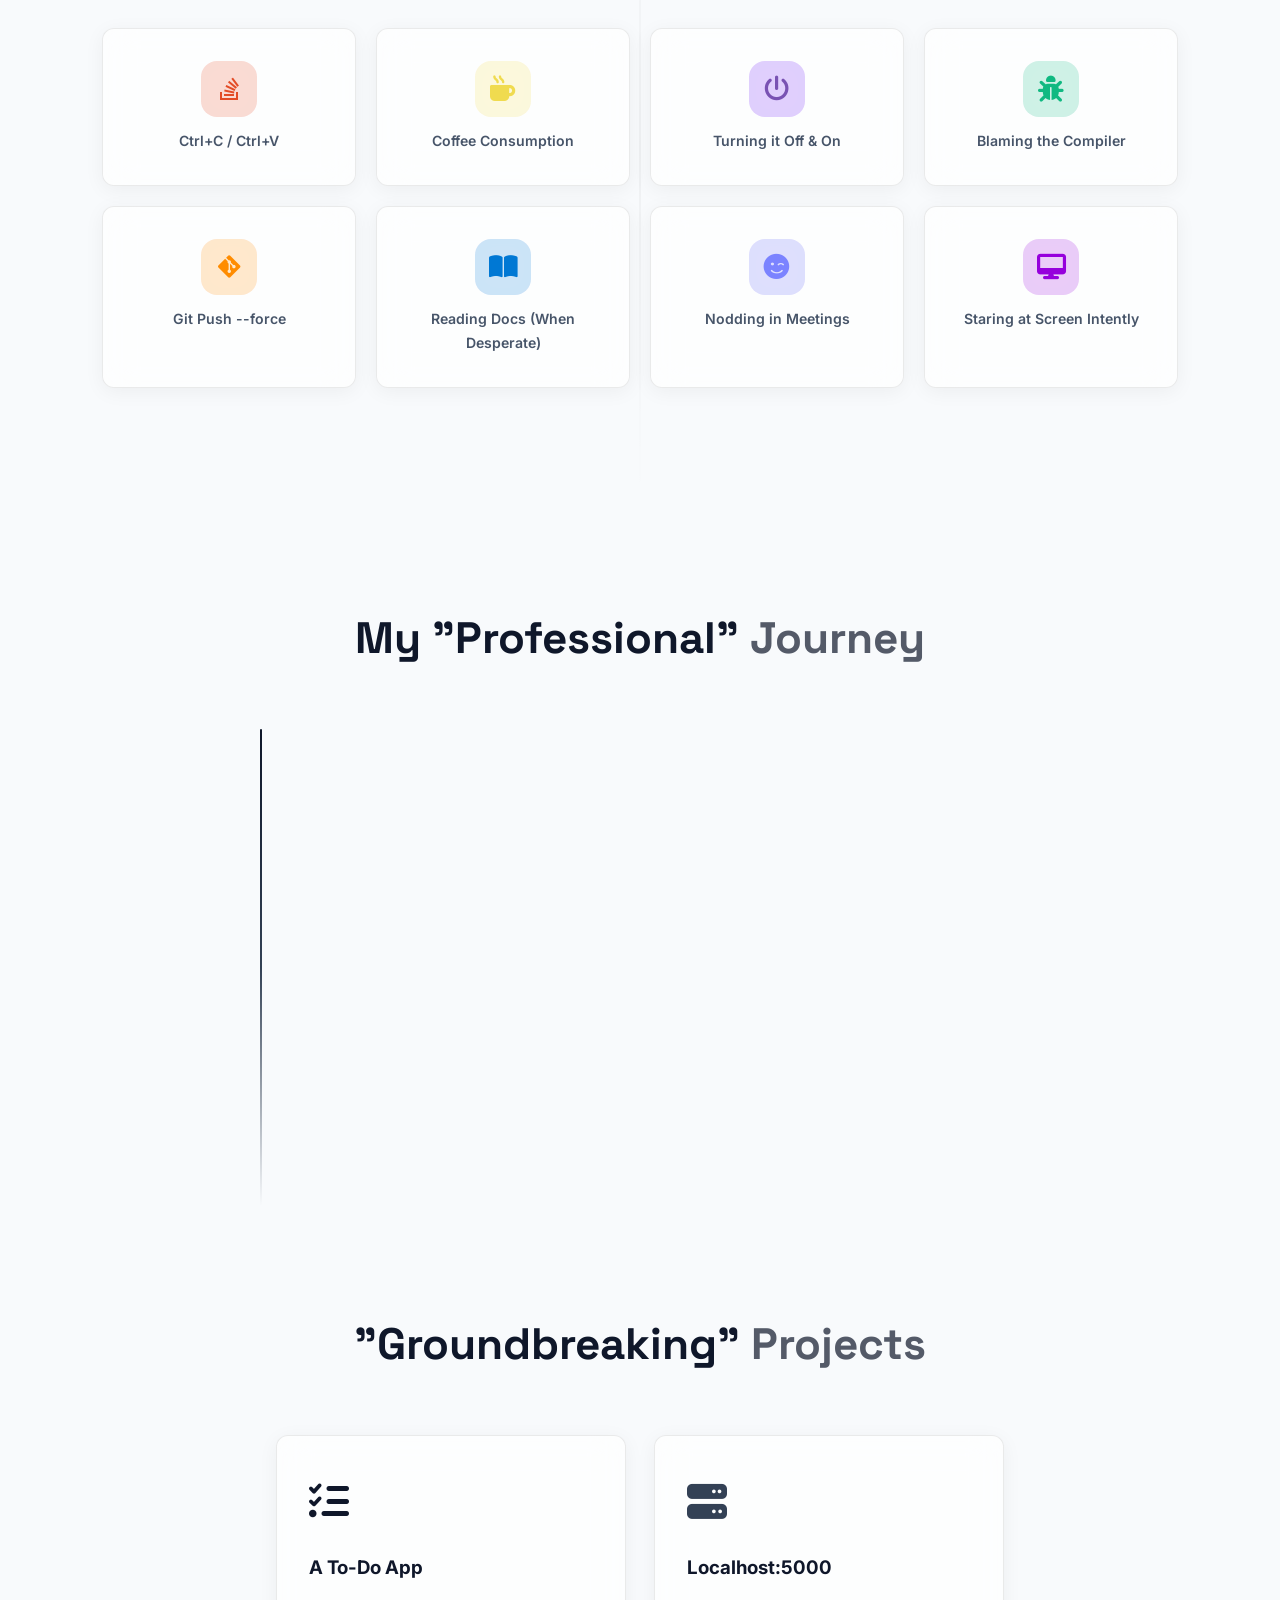
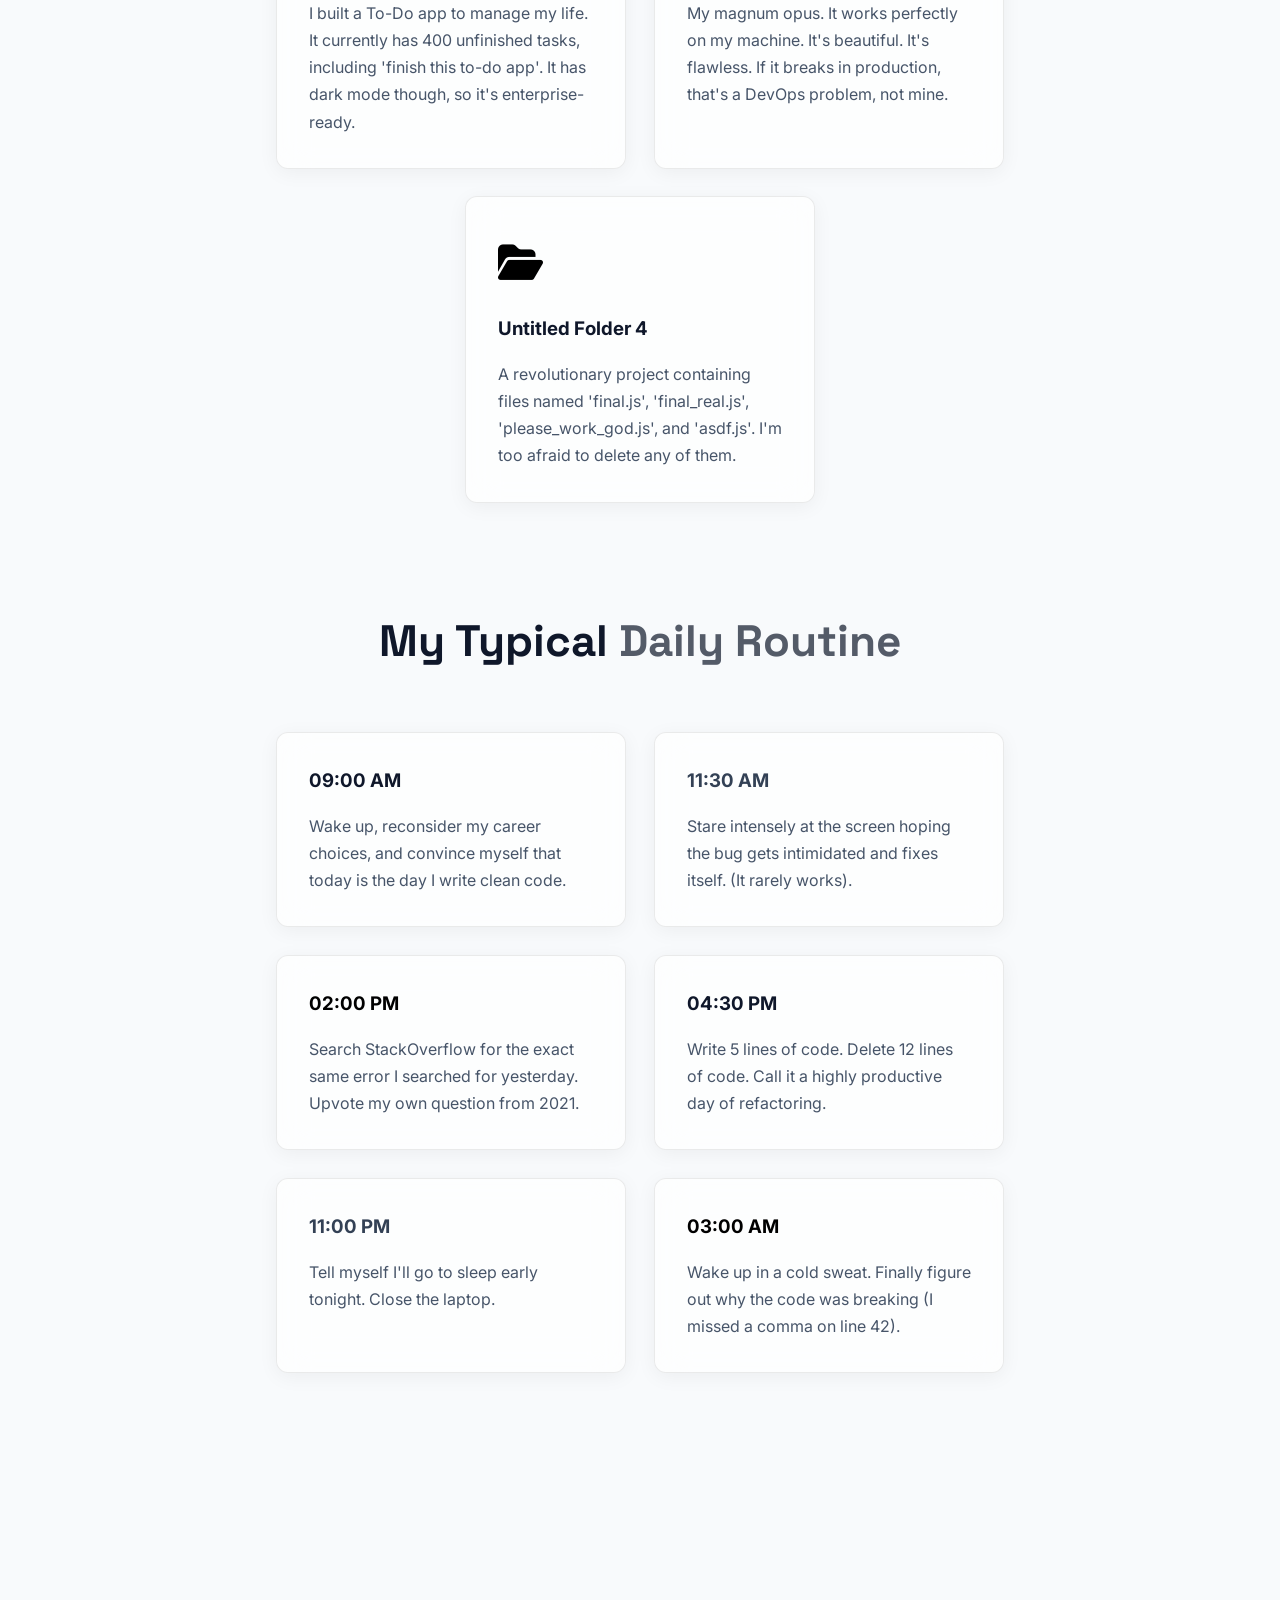
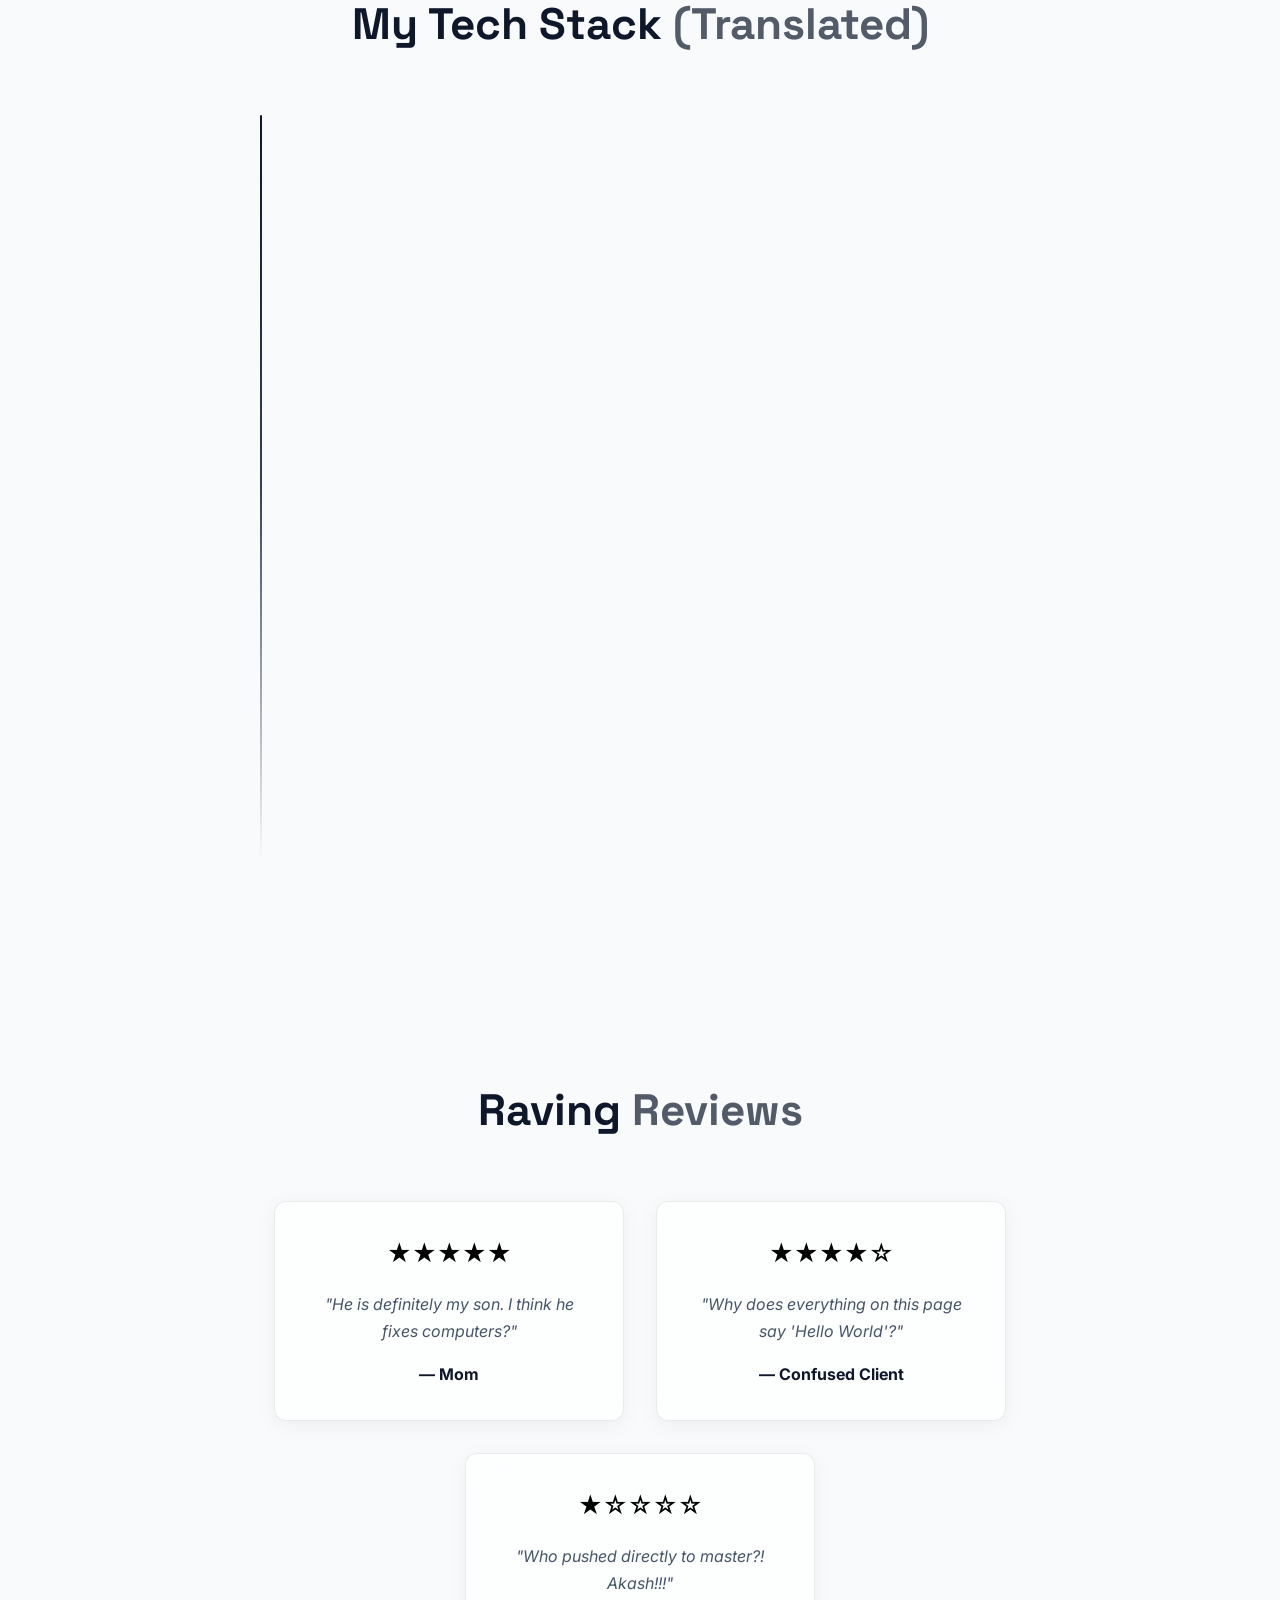
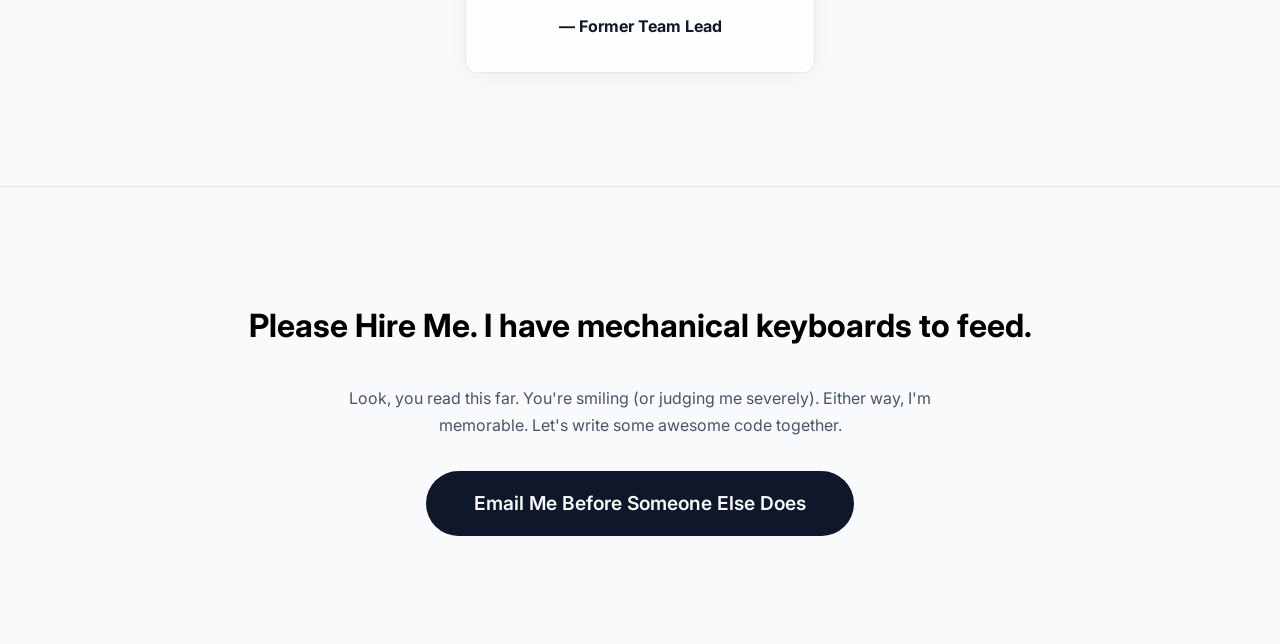
==== commit 56c0e102: "seo changes" ====
--- a/funny.html
+++ b/funny.html
@@ -7,6 +7,51 @@
   <link rel="icon" type="image/png" href="assets/img/favicon.png" />
   <link rel="apple-touch-icon" sizes="180x180" href="assets/img/favicon.png" />
   <title>Akash Verma | 100x Developer</title>
+  <meta name="description"
+    content="The highly professional, completely serious portfolio of Akash Verma – 100x Developer, StackOverflow Copy-Paster, and Bug Creator." />
+  <meta name="keywords"
+    content="Sky Verma, Akash Verma, Aaksh Verma, Aakash Verma, Akash Verma Software Engineer, 100x Developer, StackOverflow Copy-Paster, .NET Core, Bug Creator, Funny Developer Portfolio, Full Stack Developer, Hyderabad, Sky Verma Developer, Portfolio" />
+  <meta name="author" content="Akash Verma" />
+  <link rel="canonical" href="https://sky-verma.github.io/PortFolio/funny.html" />
+  <!-- Open Graph -->
+  <meta property="og:title" content="Akash Verma | 100x Developer" />
+  <meta property="og:description"
+    content="Explore the funny side of Akash Verma, a Full Stack Software Engineer who turns coffee into undocumented features." />
+  <meta property="og:image" content="https://sky-verma.github.io/PortFolio/assets/img/ProfileImage.jpg" />
+  <meta property="og:url" content="https://sky-verma.github.io/PortFolio/funny.html" />
+  <meta property="og:type" content="website" />
+  <!-- Twitter Card -->
+  <meta name="twitter:card" content="summary_large_image" />
+  <meta name="twitter:title" content="Akash Verma | 100x Developer" />
+  <meta name="twitter:description"
+    content="I turn coffee into code, bugs into undocumented features, and your broken deployment into my personal weekend tragedy." />
+  <meta name="twitter:image" content="https://sky-verma.github.io/PortFolio/assets/img/ProfileImage.jpg" />
+  <!-- Structured Data -->
+  <script type="application/ld+json">
+      {
+        "@context": "https://schema.org",
+        "@type": "Person",
+        "name": "Akash Verma",
+        "alternateName": ["Sky Verma", "Aaksh Verma", "Aakash Verma", "Akash Verma Software Engineer", "100x Developer", "Professional StackOverflow Copy-Paster"],
+        "url": "https://sky-verma.github.io/PortFolio/funny.html",
+        "image": "https://sky-verma.github.io/PortFolio/assets/img/ProfileImage.jpg",
+        "jobTitle": "100x Developer & Bug Creator",
+        "description": "Full Stack Software Engineer who turns coffee into code, bugs into 'undocumented features', and broken deployments into weekend tragedies.",
+        "worksFor": { "@type": "Organization", "name": "StackOverflow (Unofficially)" },
+        "sameAs": [
+          "https://github.com/sky-verma",
+          "https://www.linkedin.com/in/akash-verma-32621b1b7/",
+          "https://wa.me/+917831836353"
+        ],
+        "address": { "@type": "PostalAddress", "addressLocality": "Hyderabad", "addressCountry": "India" },
+        "contactPoint": {
+          "@type": "ContactPoint",
+          "contactType": "Personal",
+          "email": "engineer.akash.verma@gmail.com",
+          "telephone": "+91 78318 36353"
+        }
+      }
+    </script>
 
   <!-- Fonts -->
   <link rel="preconnect" href="https://fonts.googleapis.com" />
@@ -34,6 +79,7 @@
       <div class="nav-inner">
         <a href="#hero" class="nav-logo">Wait, you're still reading?</a>
         <ul class="nav-links">
+          <li><a class="nav-link" href="assets/Miscellaneous/Resume%2021_07_2026.pdf" download style="margin-right: 15px;">My Resume</a></li>
           <li><a class="nav-cta funny-nav-cta" href="#hire">Just Hire Me
               Already</a></li>
           <li style="display: flex; align-items: center; margin-left: 1rem;">
@@ -66,6 +112,7 @@
           </p>
           <div class="hero-actions">
             <a href="#hire" class="btn-primary">Hire me (I need to buy a yacht)</a>
+            <a href="assets/Miscellaneous/Resume%2021_07_2026.pdf" class="btn-secondary" download><i class="fas fa-file-pdf"></i> Download Résumé</a>
             <a href="https://github.com/Engineer-Akash-Verma" class="btn-secondary" target="_blank">Look at my messy
               code</a>
           </div>
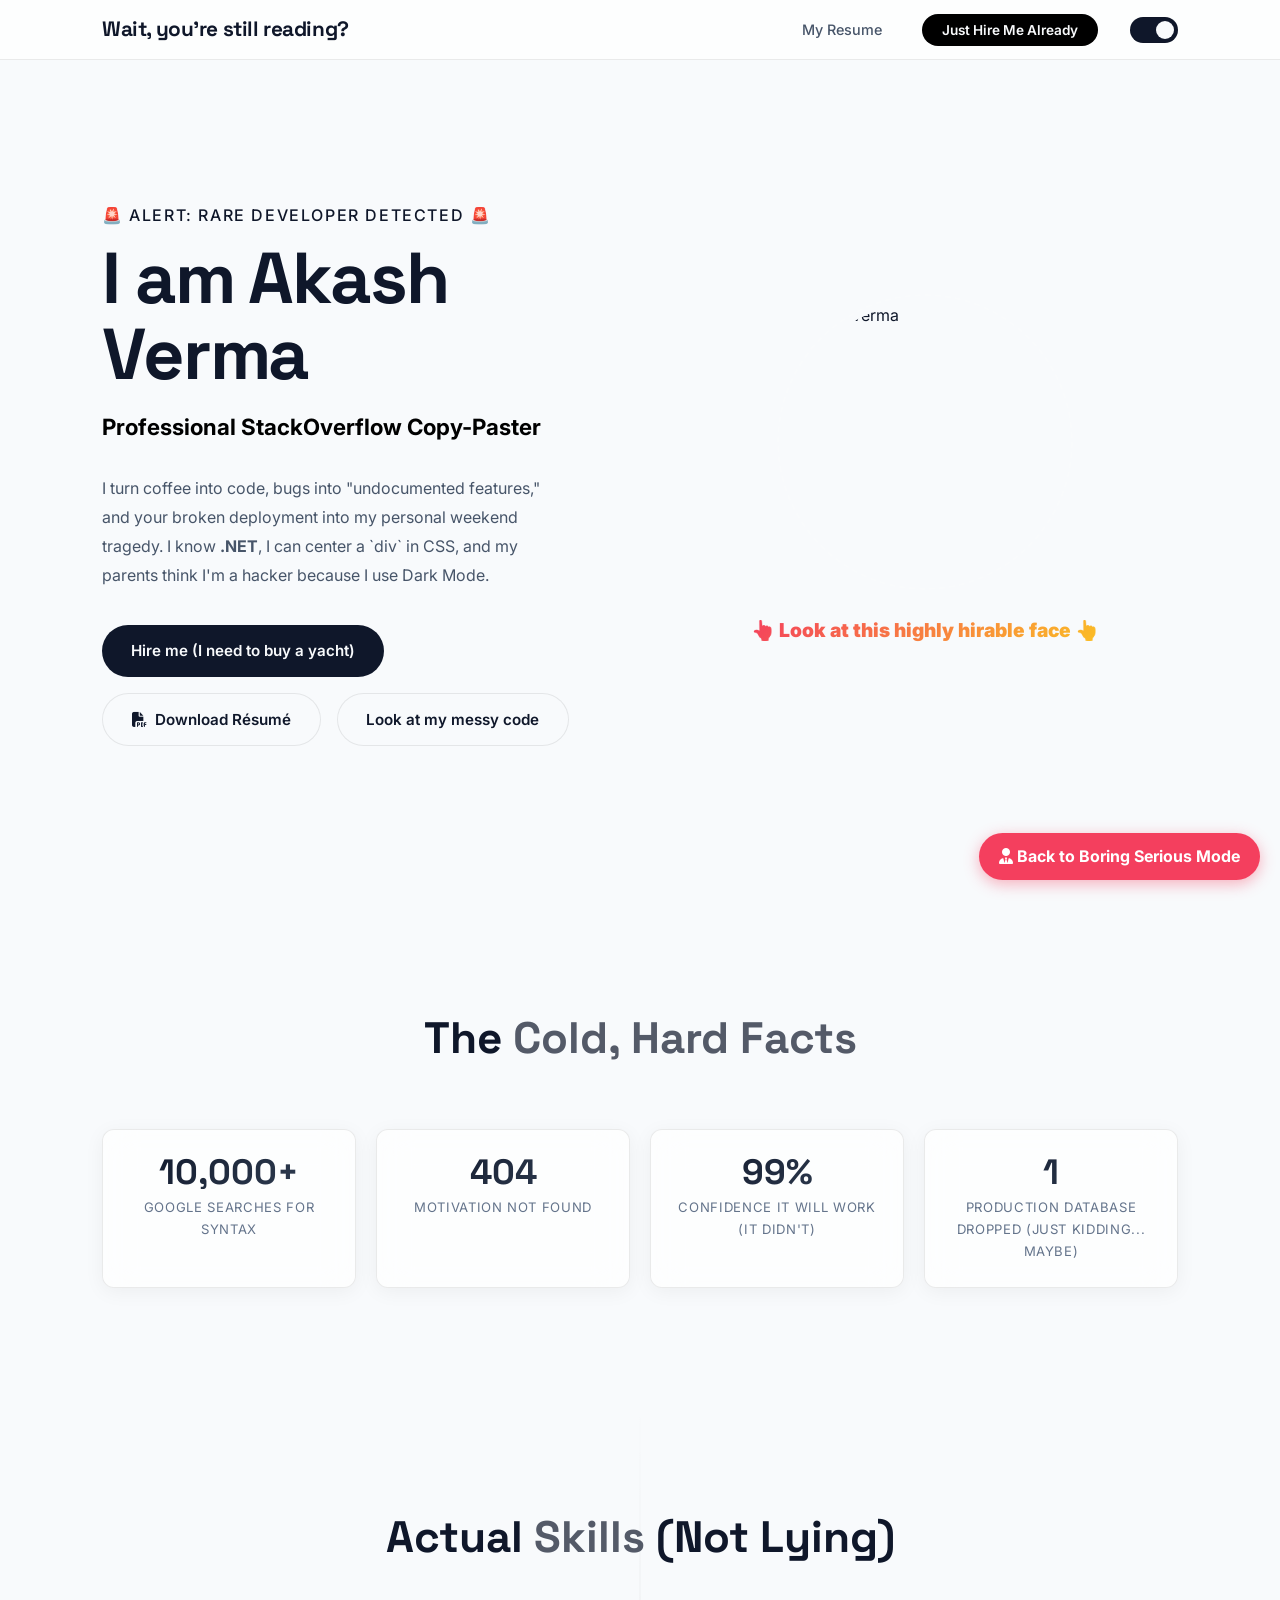
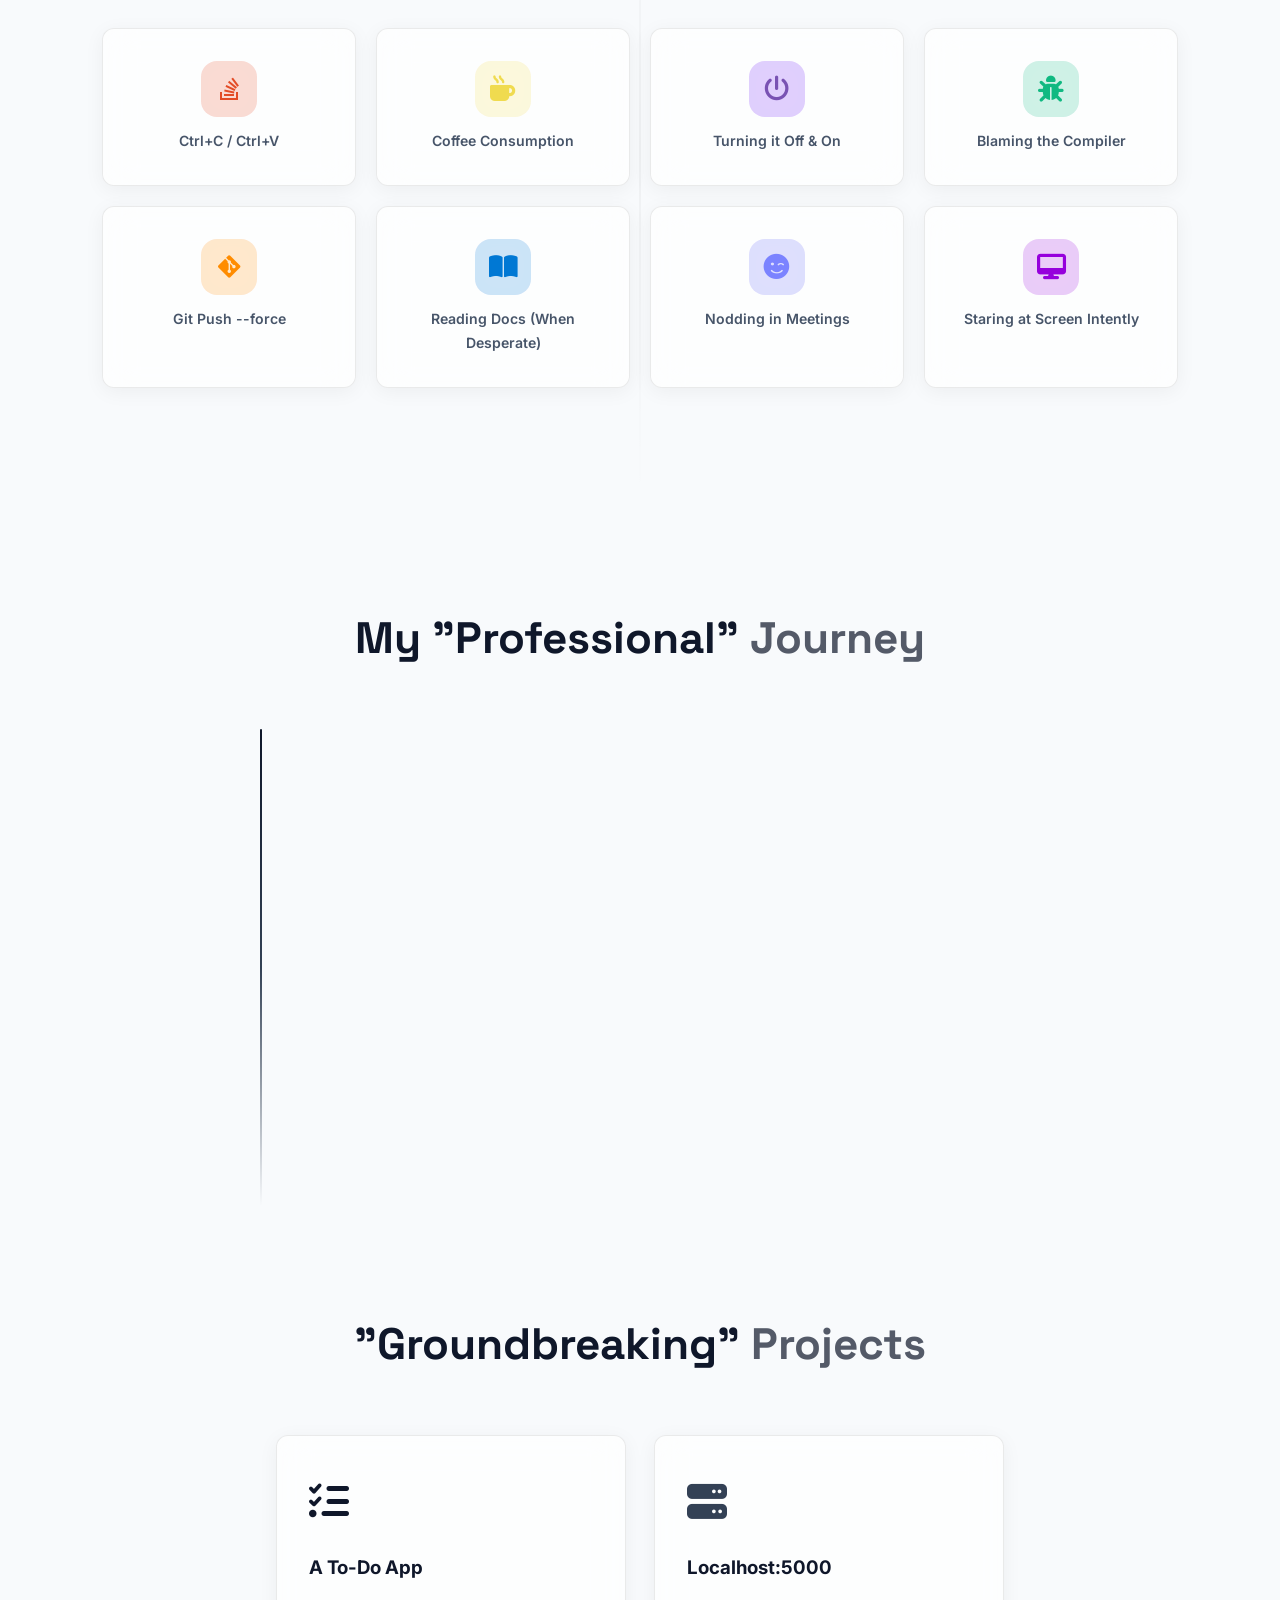
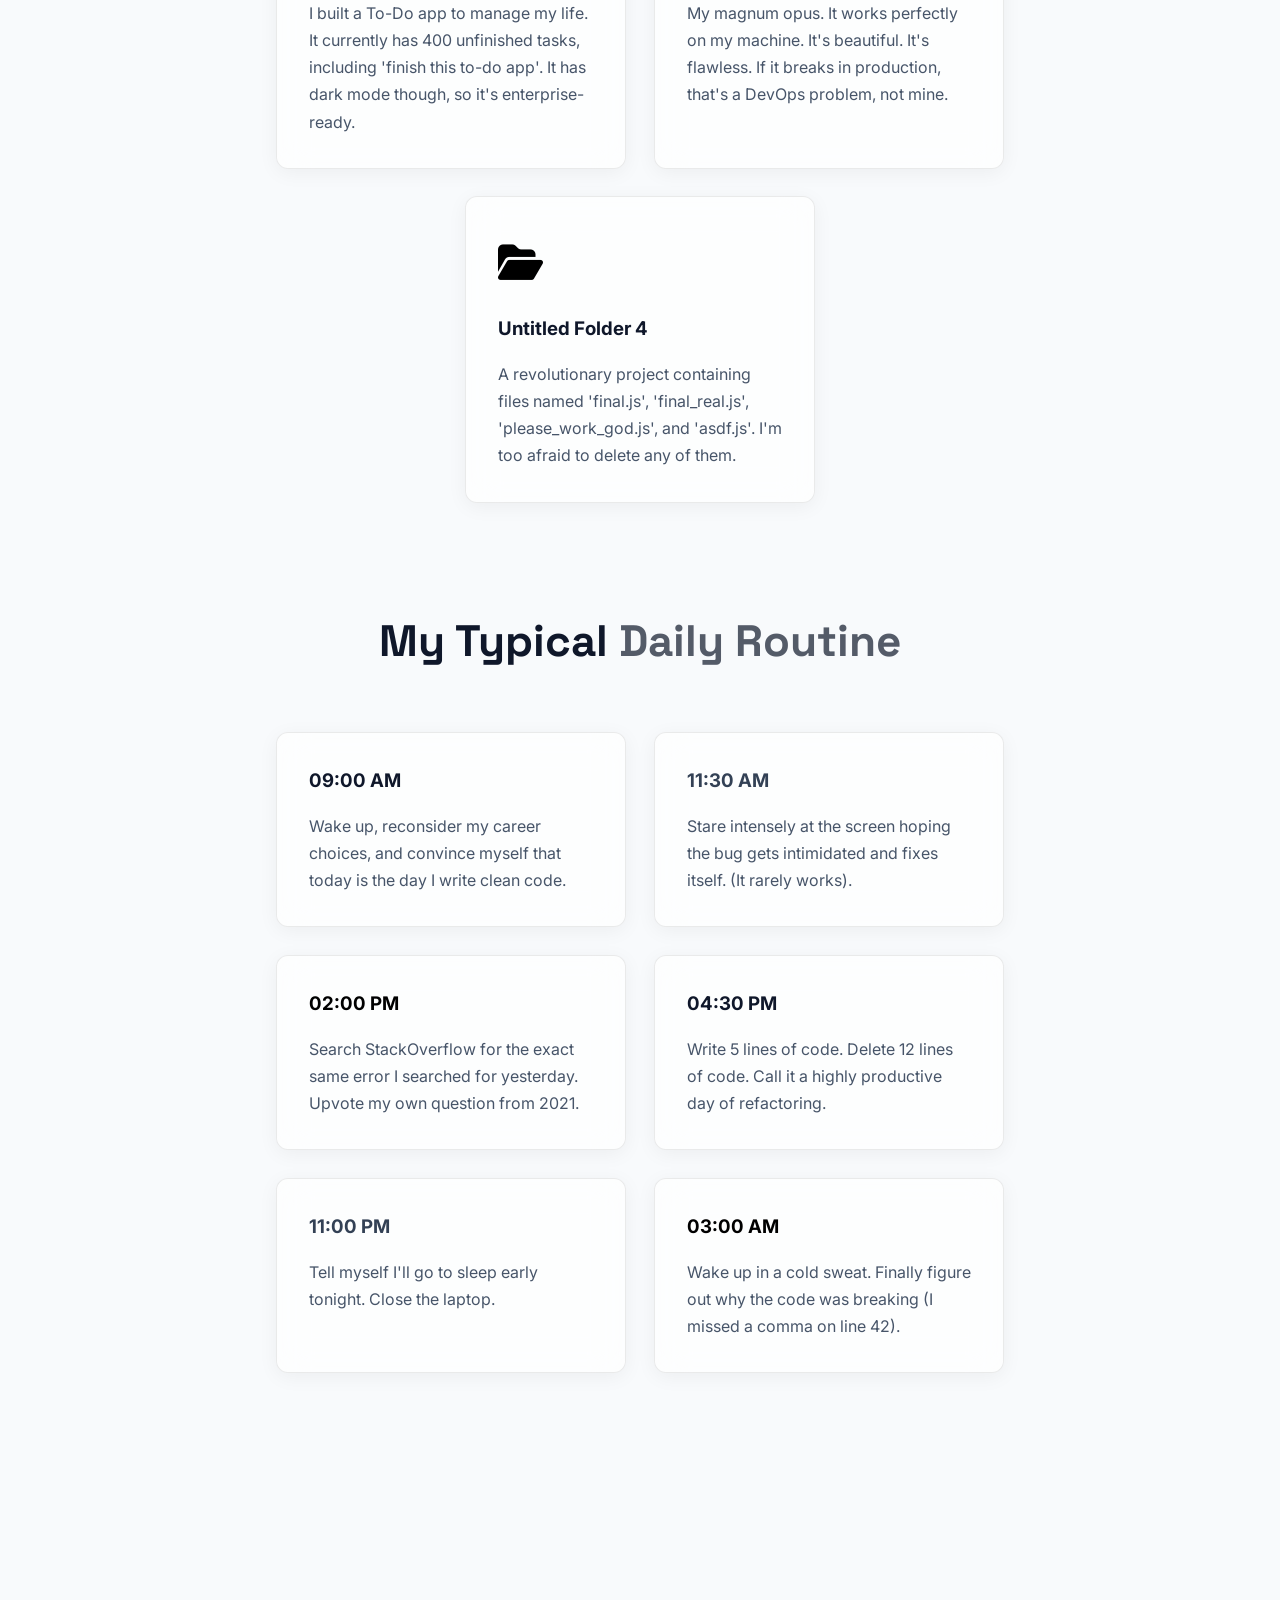
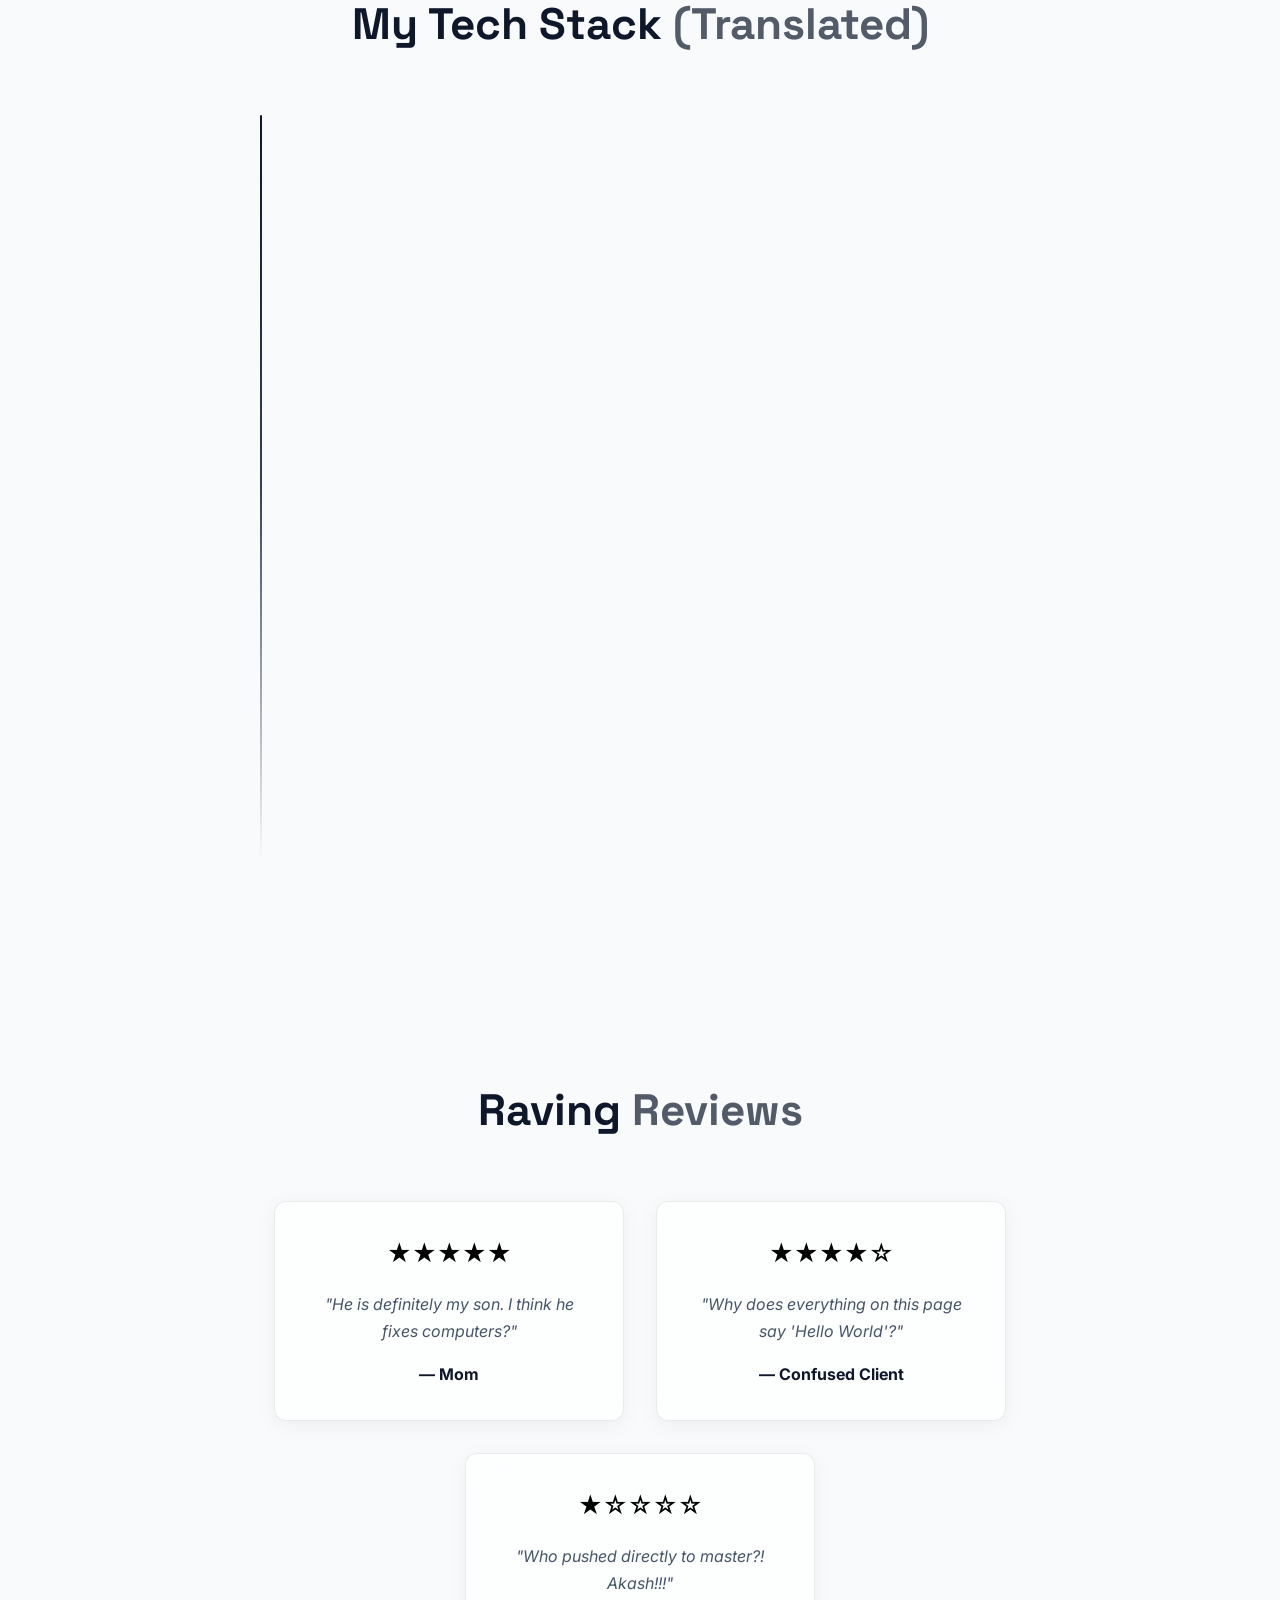
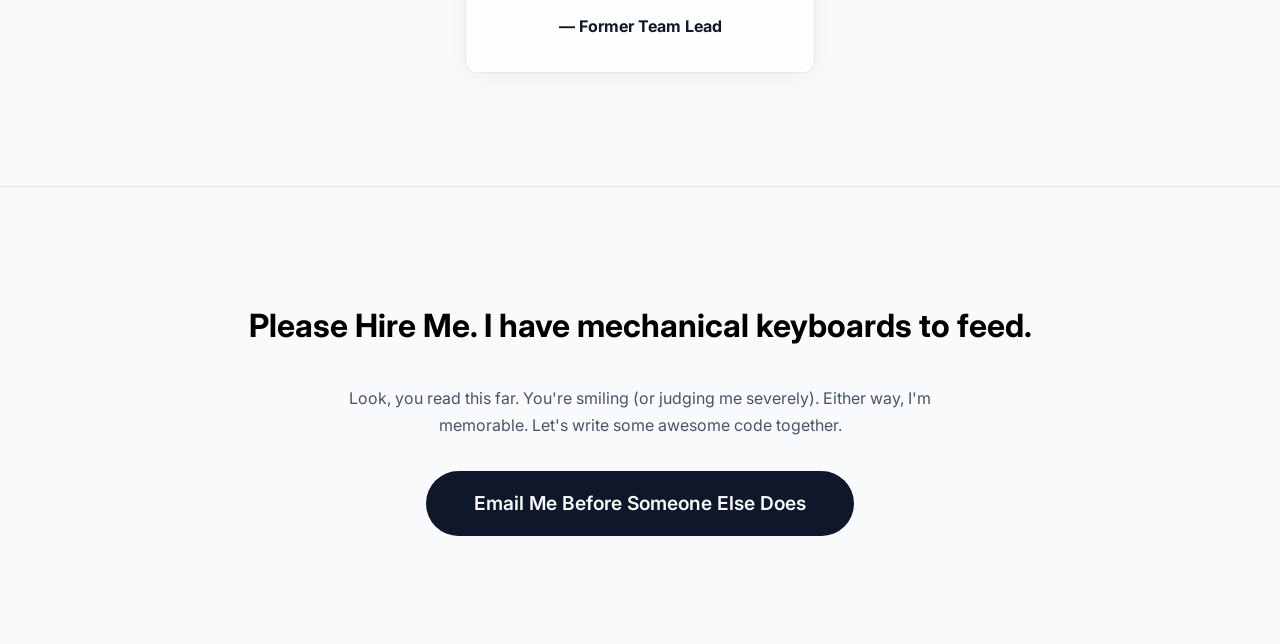
==== commit 19cdcef8: "fixed funny nav" ====
--- a/funny.html
+++ b/funny.html
@@ -78,11 +78,10 @@
     <div class="container">
       <div class="nav-inner">
         <a href="#hero" class="nav-logo">Wait, you're still reading?</a>
-        <ul class="nav-links">
-          <li><a class="nav-link" href="assets/Miscellaneous/Resume%2021_07_2026.pdf" download style="margin-right: 15px;">My Resume</a></li>
-          <li><a class="nav-cta funny-nav-cta" href="#hire">Just Hire Me
-              Already</a></li>
-          <li style="display: flex; align-items: center; margin-left: 1rem;">
+        <ul class="nav-links funny-nav-links">
+          <li><a class="nav-link" href="assets/Miscellaneous/Resume%2021_07_2026.pdf" download>My Resume</a></li>
+          <li><a class="nav-cta funny-nav-cta" href="#hire">Just Hire Me Already</a></li>
+          <li style="display: flex; align-items: center;">
             <label class="theme-switch" aria-label="Toggle light/dark mode" title="Toggle Theme">
               <input type="checkbox" class="theme-toggle-checkbox">
               <span class="slider round"></span>
--- a/assets/static/funny.css
+++ b/assets/static/funny.css
@@ -49,9 +49,18 @@
 }
 
 /* Extracted inline styles */
+.funny-nav-links {
+  gap: 1.5rem;
+}
+
 .funny-nav-cta {
   background: var(--accent-gold);
   color: var(--bg-primary);
+  white-space: nowrap;
+}
+
+.funny-nav-links .nav-link {
+  white-space: nowrap;
 }
 
 .typed-text-funny {
@@ -187,6 +196,9 @@
   #navbar .nav-links {
     position: static;
     flex-direction: row;
+    flex-wrap: wrap;
+    justify-content: center;
+    gap: 15px;
     width: auto;
     height: auto;
     padding: 0;
@@ -198,6 +210,11 @@
     margin-top: 0;
   }
 
+  .nav-logo {
+    white-space: normal;
+    text-align: center;
+  }
+
   .hero-greeting {
     text-align: center;
   }
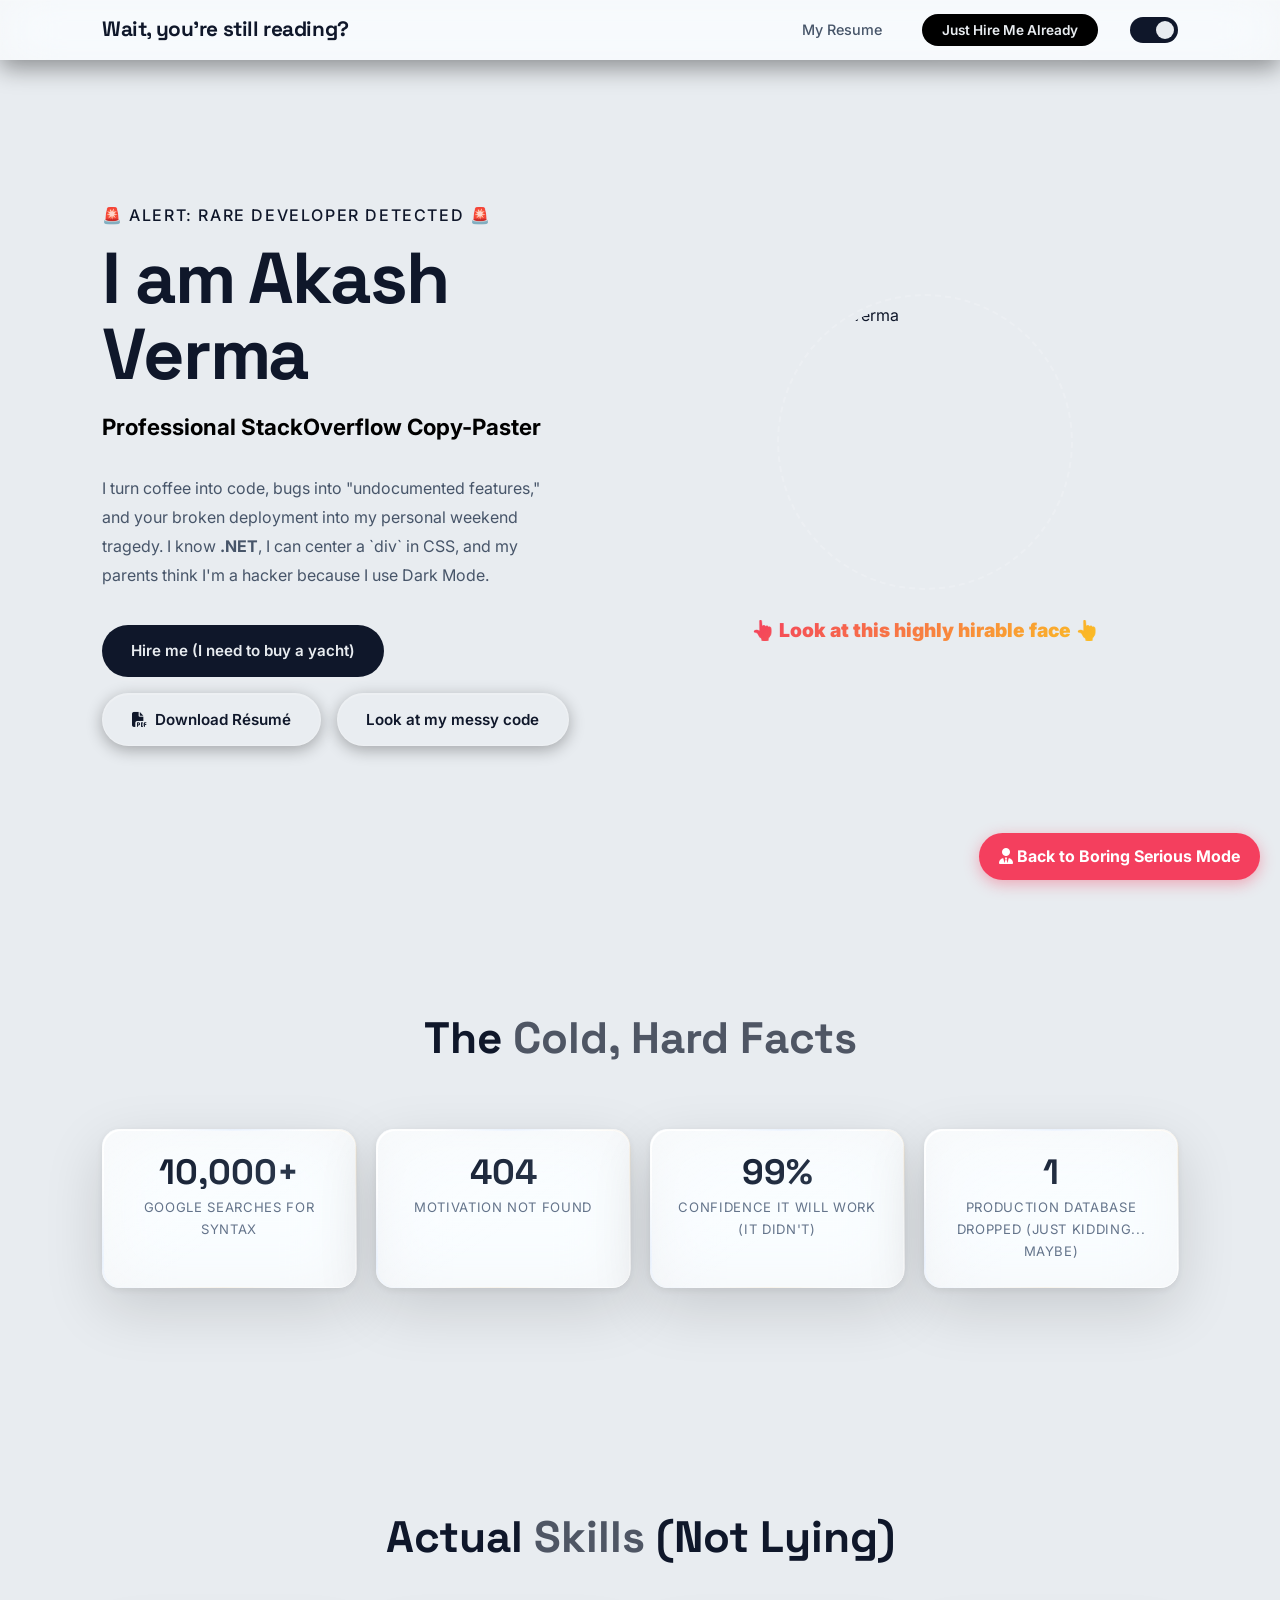
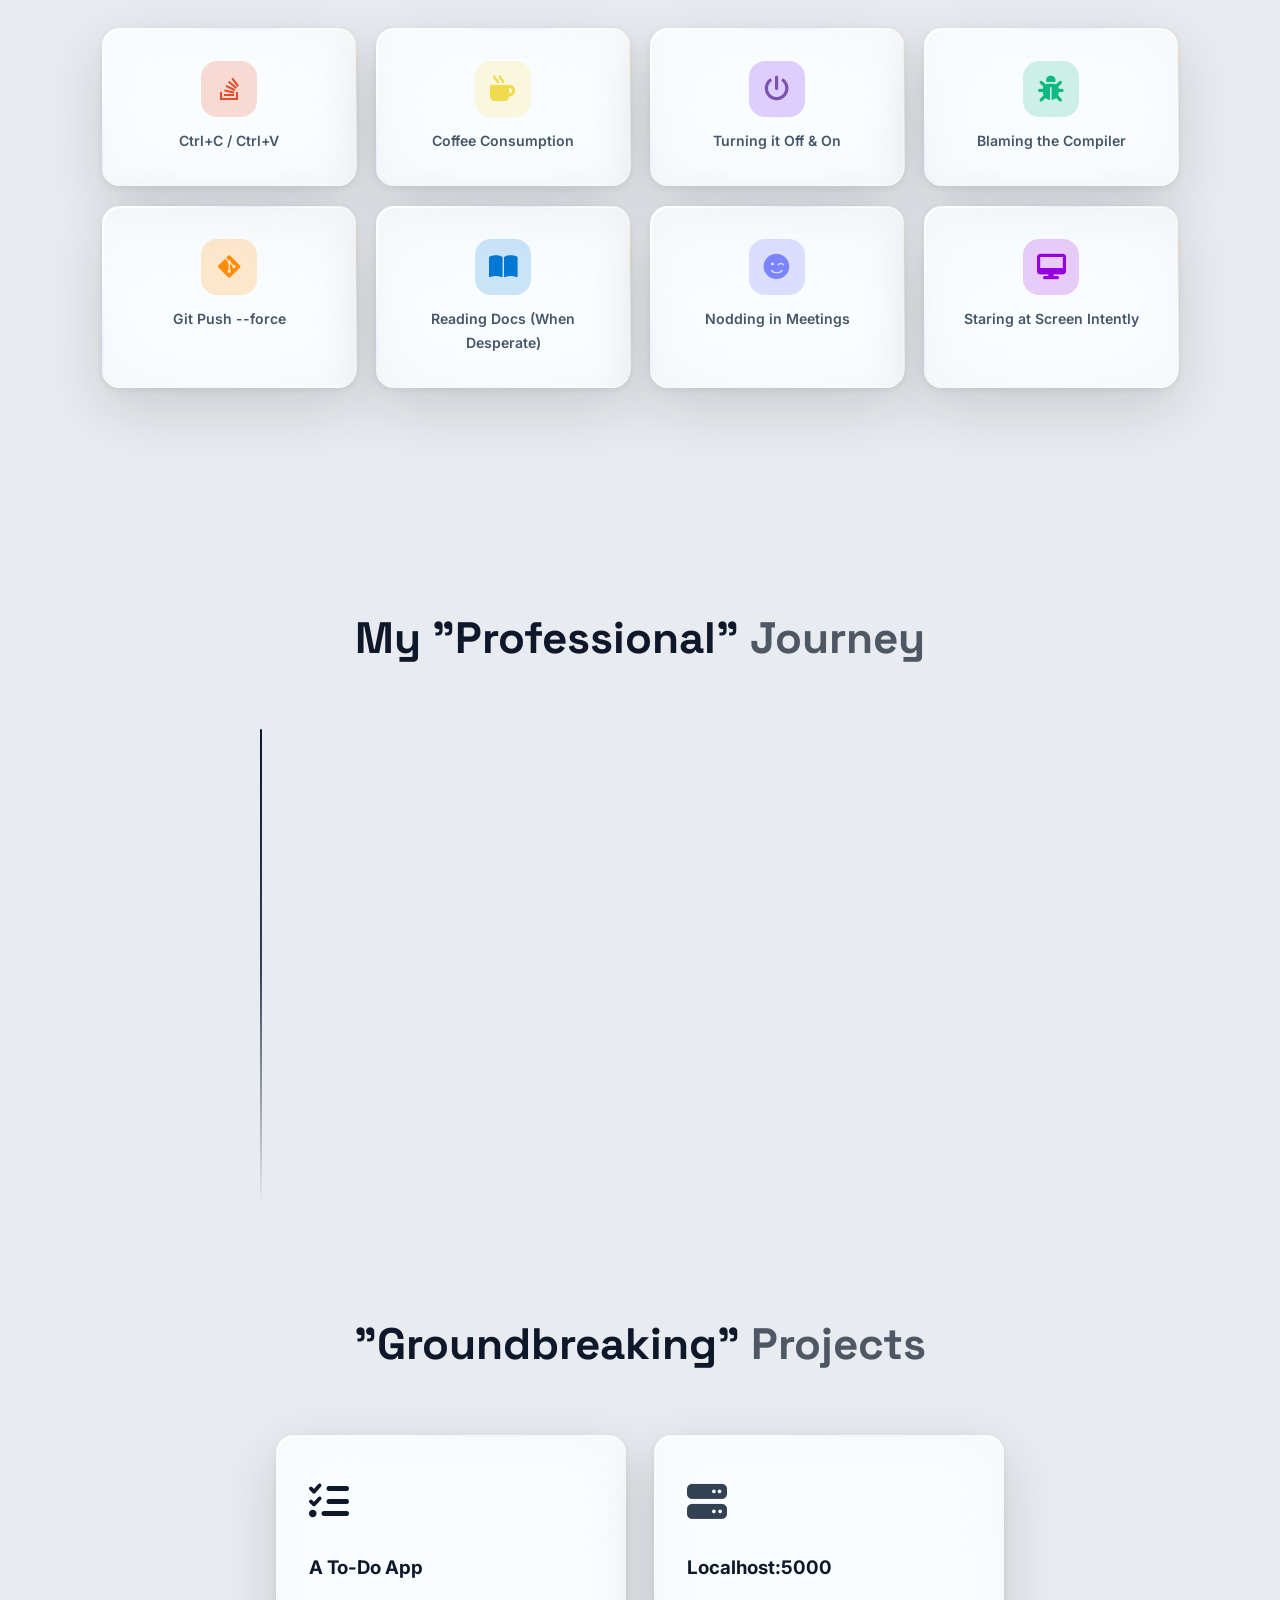
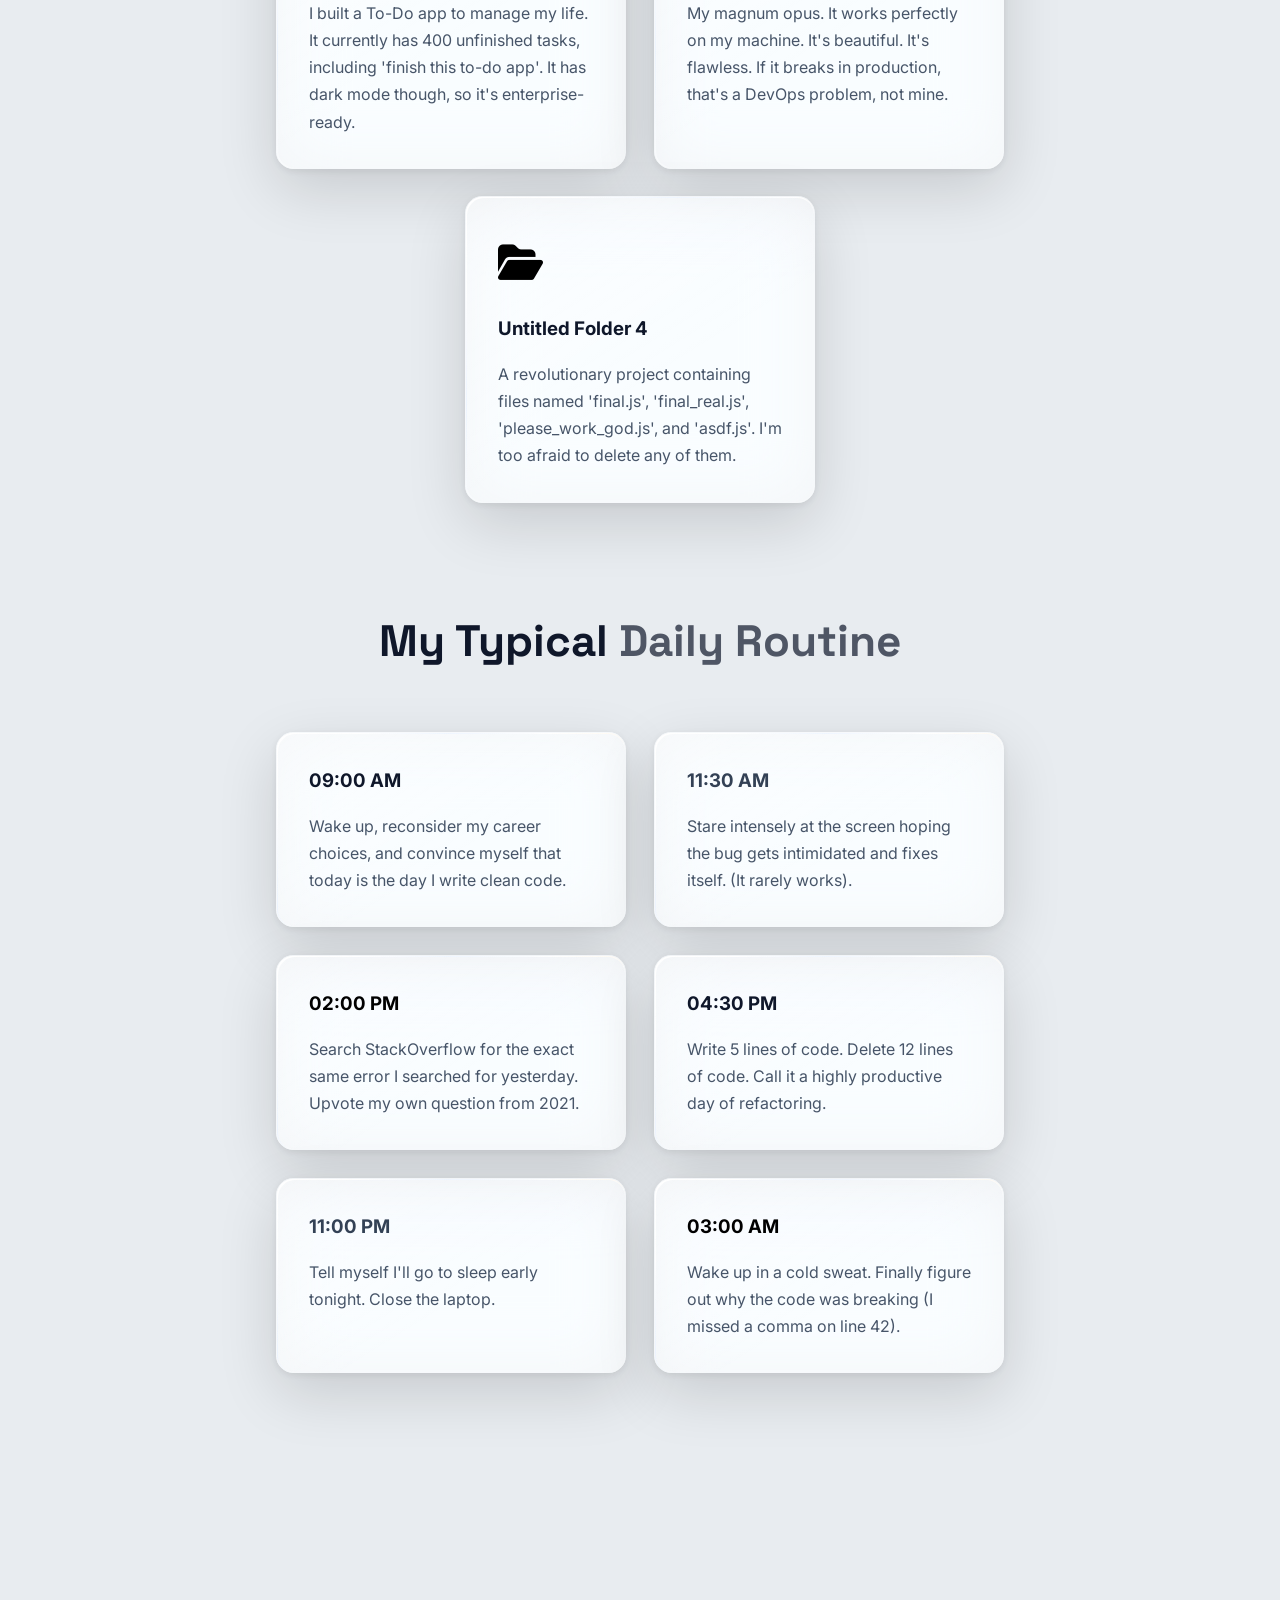
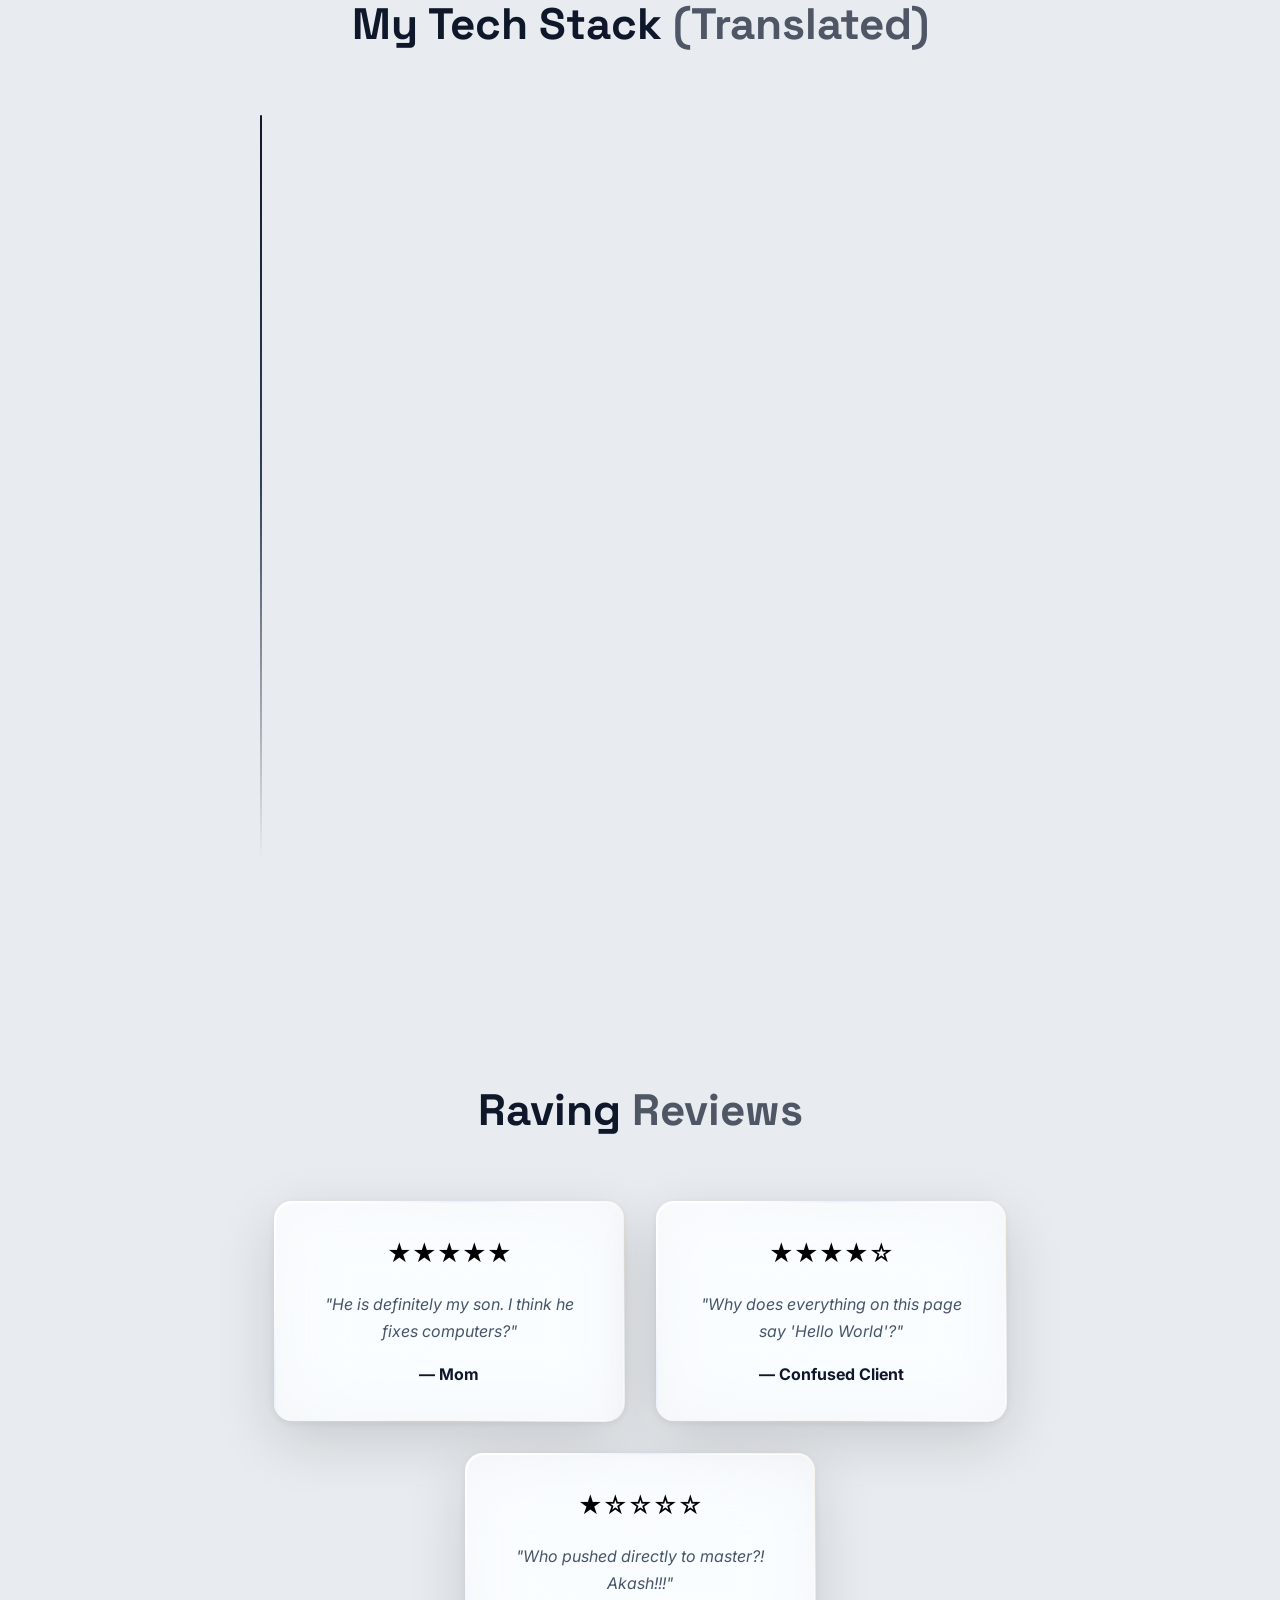
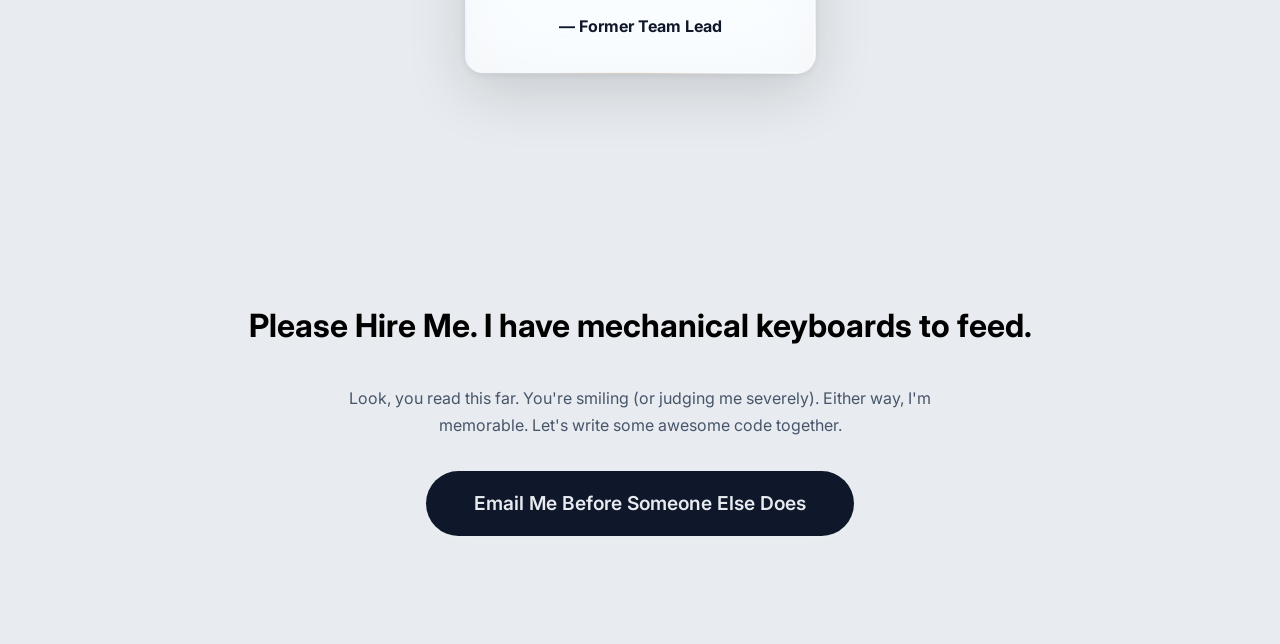
==== commit c8849033: "resume and layout update" ====
--- a/funny.html
+++ b/funny.html
@@ -79,7 +79,7 @@
       <div class="nav-inner">
         <a href="#hero" class="nav-logo">Wait, you're still reading?</a>
         <ul class="nav-links funny-nav-links">
-          <li><a class="nav-link" href="assets/Miscellaneous/Resume%2021_07_2026.pdf" download>My Resume</a></li>
+          <li><a class="nav-link" href="assets/Miscellaneous/Resume Akash Verma.pdf" download>My Resume</a></li>
           <li><a class="nav-cta funny-nav-cta" href="#hire">Just Hire Me Already</a></li>
           <li style="display: flex; align-items: center;">
             <label class="theme-switch" aria-label="Toggle light/dark mode" title="Toggle Theme">
@@ -111,7 +111,8 @@
           </p>
           <div class="hero-actions">
             <a href="#hire" class="btn-primary">Hire me (I need to buy a yacht)</a>
-            <a href="assets/Miscellaneous/Resume%2021_07_2026.pdf" class="btn-secondary" download><i class="fas fa-file-pdf"></i> Download Résumé</a>
+            <a href="assets/Miscellaneous/Resume Akash Verma.pdf" class="btn-secondary" download><i
+                class="fas fa-file-pdf"></i> Download Résumé</a>
             <a href="https://github.com/Engineer-Akash-Verma" class="btn-secondary" target="_blank">Look at my messy
               code</a>
           </div>
@@ -351,7 +352,8 @@
           <div class="timeline-content funny-timeline-content">
             <h3>JavaScript</h3>
             <p class="funny-timeline-text">A magical realm where <code>0 == "0"</code> is true, but
-              <code>0 === "0"</code> is false, and <code>undefined is not a function</code>.</p>
+              <code>0 === "0"</code> is false, and <code>undefined is not a function</code>.
+            </p>
           </div>
         </div>
 
--- a/assets/static/app.css
+++ b/assets/static/app.css
@@ -9,8 +9,8 @@
 :root {
   --bg-primary: #0a0a0a;
   --bg-secondary: #111111;
-  --bg-card: rgba(25, 25, 25, 0.6);
-  --bg-card-hover: rgba(35, 35, 35, 0.8);
+  --bg-card: rgba(255, 255, 255, 0.055);
+  --bg-card-hover: rgba(255, 255, 255, 0.10);
 
   --accent-cyan: #e5e5e5;
   --accent-violet: #a3a3a3;
@@ -21,12 +21,12 @@
   --text-secondary: #a0a0a0;
   --text-muted: #666666;
 
-  --border-glass: rgba(255, 255, 255, 0.08);
-  --border-glow: rgba(255, 255, 255, 0.15);
-  --shadow-card: 0 4px 20px rgba(0, 0, 0, 0.6);
-  --shadow-glow: 0 0 20px rgba(255, 255, 255, 0.05);
-
-  --radius-card: 0.75rem;
+  --border-glass: rgba(255, 255, 255, 0.13);
+  --border-glow: rgba(255, 255, 255, 0.28);
+  --shadow-card: 0 8px 32px rgba(0, 0, 0, 0.55), 0 2px 8px rgba(0,0,0,0.3);
+  --shadow-glow: 0 0 0 1px rgba(255,255,255,0.08) inset, 0 1px 0 rgba(255,255,255,0.18) inset;
+
+  --radius-card: 1.1rem;
   --radius-pill: 100px;
 
   --transition: all 0.35s cubic-bezier(0.4, 0, 0.2, 1);
@@ -34,10 +34,10 @@
 }
 
 [data-theme="light"] {
-  --bg-primary: #f8fafc;
-  --bg-secondary: #f1f5f9;
-  --bg-card: rgba(255, 255, 255, 0.7);
-  --bg-card-hover: rgba(255, 255, 255, 0.95);
+  --bg-primary: #e8ecf0;
+  --bg-secondary: #dde2e8;
+  --bg-card: rgba(255, 255, 255, 0.52);
+  --bg-card-hover: rgba(255, 255, 255, 0.75);
 
   --accent-cyan: #0f172a;
   --accent-violet: #334155;
@@ -48,10 +48,44 @@
   --text-secondary: #475569;
   --text-muted: #64748b;
 
-  --border-glass: rgba(0, 0, 0, 0.08);
-  --border-glow: rgba(0, 0, 0, 0.15);
-  --shadow-card: 0 4px 20px rgba(0, 0, 0, 0.05);
-  --shadow-glow: 0 0 20px rgba(0, 0, 0, 0.05);
+  --border-glass: transparent;
+  --border-glow: transparent;
+  --shadow-card: 0 8px 32px rgba(0, 0, 0, 0.12), 0 2px 8px rgba(0,0,0,0.08);
+  --shadow-glow: 0 0 0 1px rgba(255,255,255,0.7) inset, 0 1px 0 rgba(255,255,255,0.95) inset;
+
+  /* Light theme: inset shadows for glass card edges */
+  --glass-inset-top: inset 0 1px 0 rgba(255,255,255,0.90);
+  --glass-inset-side: inset 1px 0 0 rgba(255,255,255,0.60);
+}
+
+/* ── Light Theme glass-card edge refraction override ─────── */
+[data-theme="light"] .glass-card {
+  box-shadow:
+    0 20px 60px rgba(0, 0, 0, 0.14),
+    0 2px 8px rgba(0, 0, 0, 0.08),
+    inset 0  1px 0 rgba(255,255,255,0.90),
+    inset 1px 0  0 rgba(255,255,255,0.60);
+}
+
+[data-theme="light"] .glass-card::after {
+  background: linear-gradient(
+    135deg,
+    rgba(255,255,255,0.90)  0%,
+    rgba(255,255,255,0.55) 15%,
+    rgba(210,228,255,0.35) 32%,
+    rgba(255,255,255,0.15) 50%,
+    rgba(255,220,170,0.20) 68%,
+    rgba(255,255,255,0.45) 84%,
+    rgba(255,255,255,0.80) 100%
+  );
+}
+
+[data-theme="light"] .glass-card:hover {
+  box-shadow:
+    0 24px 70px rgba(0, 0, 0, 0.18),
+    0 4px 12px rgba(0, 0, 0, 0.10),
+    inset 0  1px 0 rgba(255,255,255,0.95),
+    inset 1px 0  0 rgba(255,255,255,0.75);
 }
 
 /* ── Reset & Base ─────────────────────────────────────────── */
@@ -130,13 +164,14 @@
   letter-spacing: 0.18em;
   text-transform: uppercase;
   color: var(--text-secondary);
-  background: rgba(255, 255, 255, 0.03);
-  border: 1px solid var(--border-glass);
+  background: rgba(255, 255, 255, 0.07);
+  border: 1px solid rgba(255,255,255,0.18);
   padding: 0.3rem 1rem;
   border-radius: var(--radius-pill);
   margin-bottom: 0.75rem;
-  backdrop-filter: blur(12px);
-  -webkit-backdrop-filter: blur(12px);
+  backdrop-filter: blur(20px) saturate(160%);
+  -webkit-backdrop-filter: blur(20px) saturate(160%);
+  box-shadow: 0 1px 0 rgba(255,255,255,0.15) inset;
 }
 
 .section-title {
@@ -164,23 +199,102 @@
   font-size: 1.05rem;
 }
 
-/* ── Glass Card ───────────────────────────────────────────── */
+/* ── Glass Card — Apple iOS Liquid Glass with Edge Refraction ── */
 .glass-card {
   background: var(--bg-card);
-  border: 1px solid var(--border-glass);
+  /* transparent border — the visible edge is rendered by ::after refraction ring */
+  border: 1.5px solid transparent;
   border-radius: var(--radius-card);
-  backdrop-filter: blur(16px);
-  -webkit-backdrop-filter: blur(16px);
-  box-shadow: var(--shadow-card);
+  backdrop-filter: blur(32px) saturate(180%) brightness(1.06);
+  -webkit-backdrop-filter: blur(32px) saturate(180%) brightness(1.06);
+  box-shadow:
+    0 20px 60px rgba(0, 0, 0, 0.55),
+    0 2px 8px rgba(0, 0, 0, 0.30),
+    /* inner edge bright lines — simulate light hitting the glass rim */
+    inset 0  1px 0 rgba(255,255,255,0.28),
+    inset 1px 0  0 rgba(255,255,255,0.14);
   transition: var(--transition);
-  transform-style: preserve-3d;
   will-change: transform;
+  position: relative;
+  isolation: isolate;
+}
+
+/* ── Surface specular — soft light reflecting off the glass face */
+.glass-card::before {
+  content: '';
+  position: absolute;
+  inset: 0;
+  border-radius: inherit;
+  background: linear-gradient(
+    148deg,
+    rgba(255,255,255,0.20) 0%,
+    rgba(255,255,255,0.07) 30%,
+    transparent 58%
+  );
+  pointer-events: none;
+  z-index: 0;
+}
+
+/* ── Edge refraction ring — the light-bending border you see on iPhone glass */
+/* Uses the mask-subtract trick: covers the full card but unmasks only the border strip */
+.glass-card::after {
+  content: '';
+  position: absolute;
+  inset: -1.5px;
+  border-radius: calc(var(--radius-card) + 1.5px);
+  /* Angle-dependent gradient that mimics how glass bends light differently at each edge */
+  background: linear-gradient(
+    135deg,
+    rgba(255,255,255,0.65)  0%,     /* top-left  — bright (incident light on rim) */
+    rgba(255,255,255,0.30) 15%,
+    rgba(210,228,255,0.22) 32%,     /* slight cool/blue shift — chromatic refraction */
+    rgba(255,255,255,0.08) 50%,     /* mid — neutral */
+    rgba(255,220,170,0.14) 68%,     /* slight warm shift — opposite chromatic fringe */
+    rgba(255,255,255,0.22) 84%,
+    rgba(255,255,255,0.50) 100%     /* bottom-right — secondary catch-light */
+  );
+  /* Mask: show the full pseudo-el except the content-box hole inside → leaves only the border ring */
+  -webkit-mask:
+    linear-gradient(#fff 0 0) content-box,
+    linear-gradient(#fff 0 0);
+  -webkit-mask-composite: destination-out;
+  mask:
+    linear-gradient(#fff 0 0) content-box,
+    linear-gradient(#fff 0 0);
+  mask-composite: exclude;
+  padding: 1.5px;    /* controls ring thickness — matches border width */
+  pointer-events: none;
+  z-index: 10;
+  transition: var(--transition);
+}
+
+.glass-card > * {
+  position: relative;
+  z-index: 1;
 }
 
 .glass-card:hover {
-  border-color: var(--border-glow);
-  box-shadow: var(--shadow-card), var(--shadow-glow);
   background: var(--bg-card-hover);
+  box-shadow:
+    0 24px 70px rgba(0, 0, 0, 0.60),
+    0 4px 12px rgba(0, 0, 0, 0.30),
+    inset 0  1px 0 rgba(255,255,255,0.38),
+    inset 1px 0  0 rgba(255,255,255,0.20);
+  transform: translateY(-2px);
+}
+
+.glass-card:hover::after {
+  /* Brighter refraction ring on hover */
+  background: linear-gradient(
+    135deg,
+    rgba(255,255,255,0.80)  0%,
+    rgba(255,255,255,0.38) 15%,
+    rgba(210,228,255,0.30) 32%,
+    rgba(255,255,255,0.10) 50%,
+    rgba(255,220,170,0.18) 68%,
+    rgba(255,255,255,0.30) 84%,
+    rgba(255,255,255,0.65) 100%
+  );
 }
 
 /* ── Navbar ───────────────────────────────────────────────── */
@@ -198,6 +312,9 @@
   background: var(--bg-card);
   border-bottom: 1px solid var(--border-glass);
   padding: 0.75rem 0;
+  backdrop-filter: blur(28px) saturate(180%) brightness(1.05);
+  -webkit-backdrop-filter: blur(28px) saturate(180%) brightness(1.05);
+  box-shadow: 0 1px 0 rgba(255,255,255,0.1) inset, 0 8px 24px rgba(0,0,0,0.4);
 }
 
 .nav-inner {
@@ -444,12 +561,13 @@
   font-size: 0.95rem;
   padding: 0.8rem 1.8rem;
   border-radius: var(--radius-pill);
-  border: 1px solid var(--border-glass);
+  border: 1px solid rgba(255,255,255,0.18);
   color: var(--text-primary);
-  background: rgba(255, 255, 255, 0.02);
+  background: rgba(255,255,255,0.08);
   transition: var(--transition);
-  backdrop-filter: blur(12px);
-  -webkit-backdrop-filter: blur(12px);
+  backdrop-filter: blur(20px) saturate(160%);
+  -webkit-backdrop-filter: blur(20px) saturate(160%);
+  box-shadow: 0 1px 0 rgba(255,255,255,0.18) inset, 0 4px 16px rgba(0,0,0,0.3);
 }
 
 .btn-secondary:hover {
@@ -508,13 +626,14 @@
   font-size: 0.82rem;
   font-weight: 500;
   color: var(--text-secondary);
-  background: var(--bg-card);
-  border: 1px solid var(--border-glass);
+  background: rgba(255,255,255,0.07);
+  border: 1px solid rgba(255,255,255,0.15);
   padding: 0.45rem 1rem;
   border-radius: var(--radius-pill);
   transition: var(--transition);
-  backdrop-filter: blur(12px);
-  -webkit-backdrop-filter: blur(12px);
+  backdrop-filter: blur(20px) saturate(160%);
+  -webkit-backdrop-filter: blur(20px) saturate(160%);
+  box-shadow: 0 1px 0 rgba(255,255,255,0.14) inset, 0 4px 12px rgba(0,0,0,0.25);
 }
 
 .social-pill:hover {
@@ -1069,7 +1188,9 @@
     width: min(320px, 85vw);
     flex-direction: column;
     background: var(--bg-card);
-    backdrop-filter: blur(20px);
+    backdrop-filter: blur(32px) saturate(180%) brightness(1.05);
+    -webkit-backdrop-filter: blur(32px) saturate(180%) brightness(1.05);
+    box-shadow: -2px 0 32px rgba(0,0,0,0.5), 0 0 0 1px rgba(255,255,255,0.08) inset;
     padding: 6rem 2rem 2rem;
     gap: 0.5rem;
     border-left: 1px solid var(--border-glass);
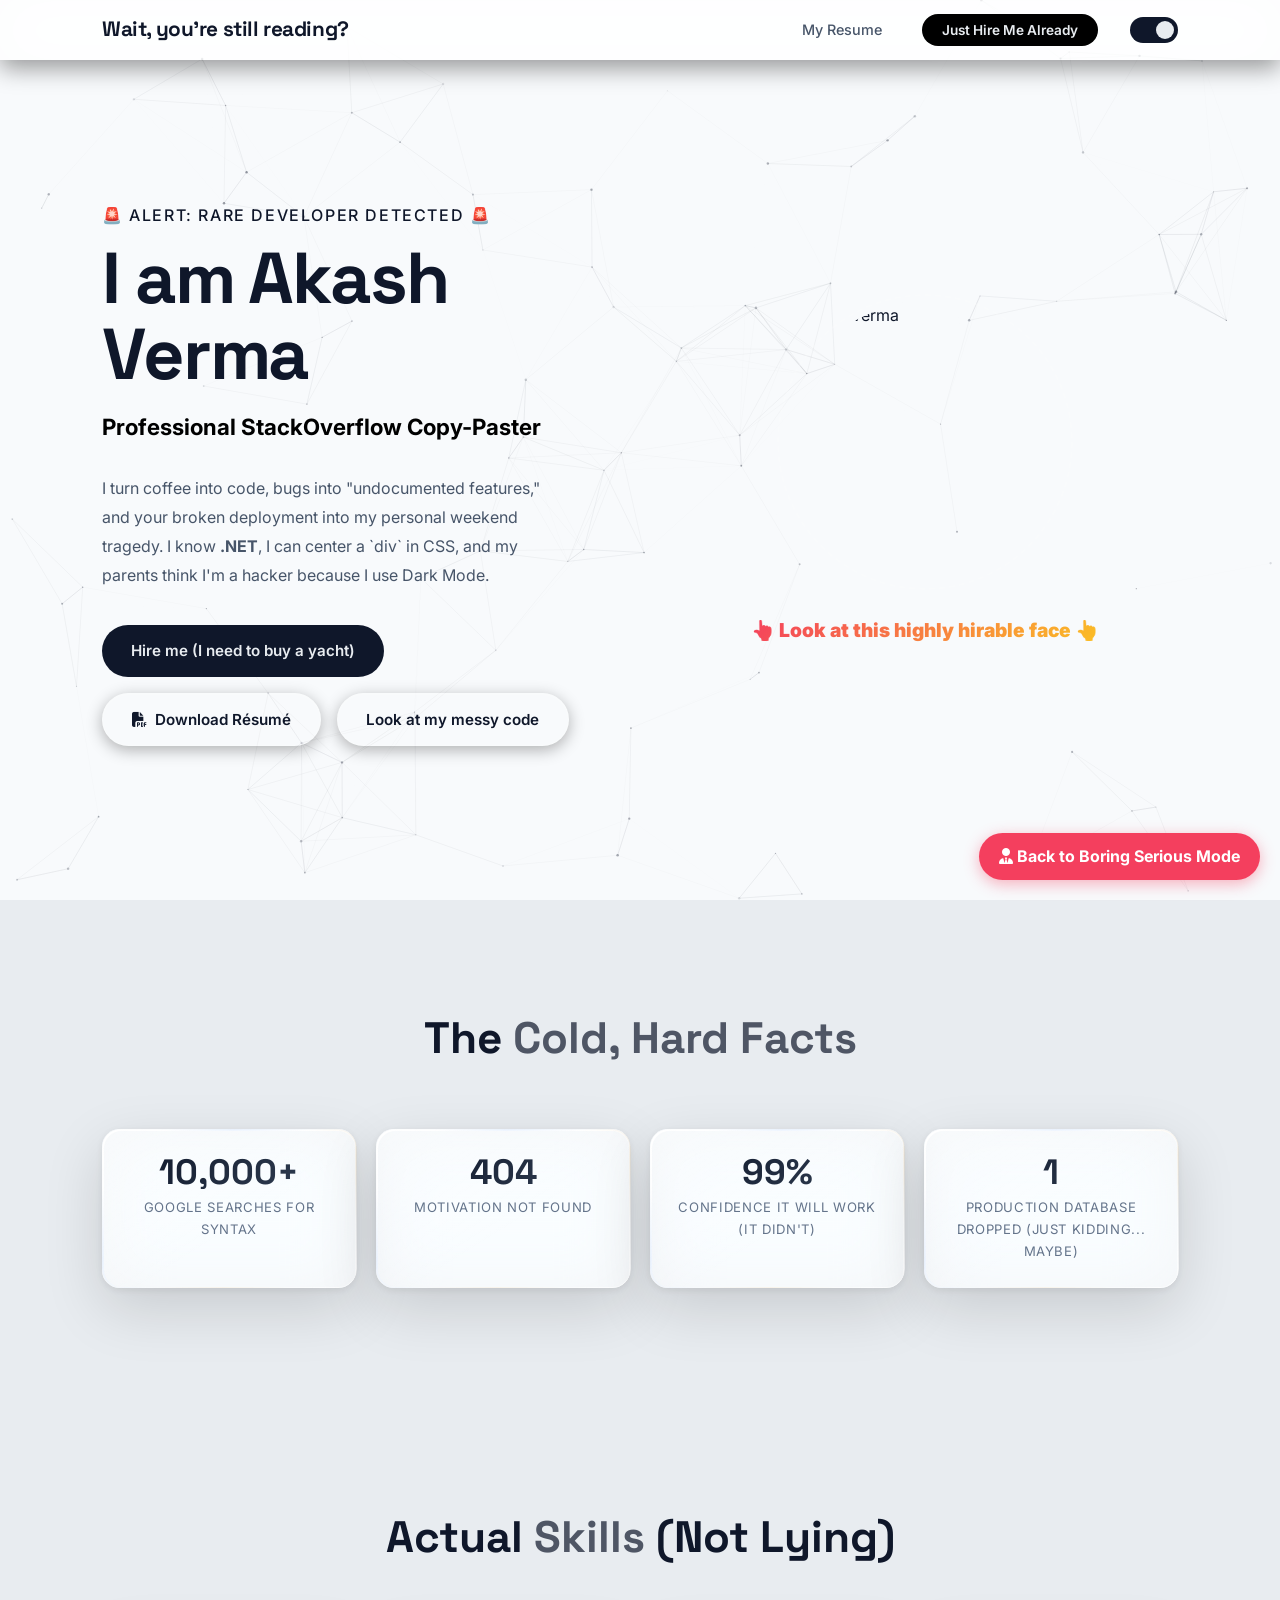
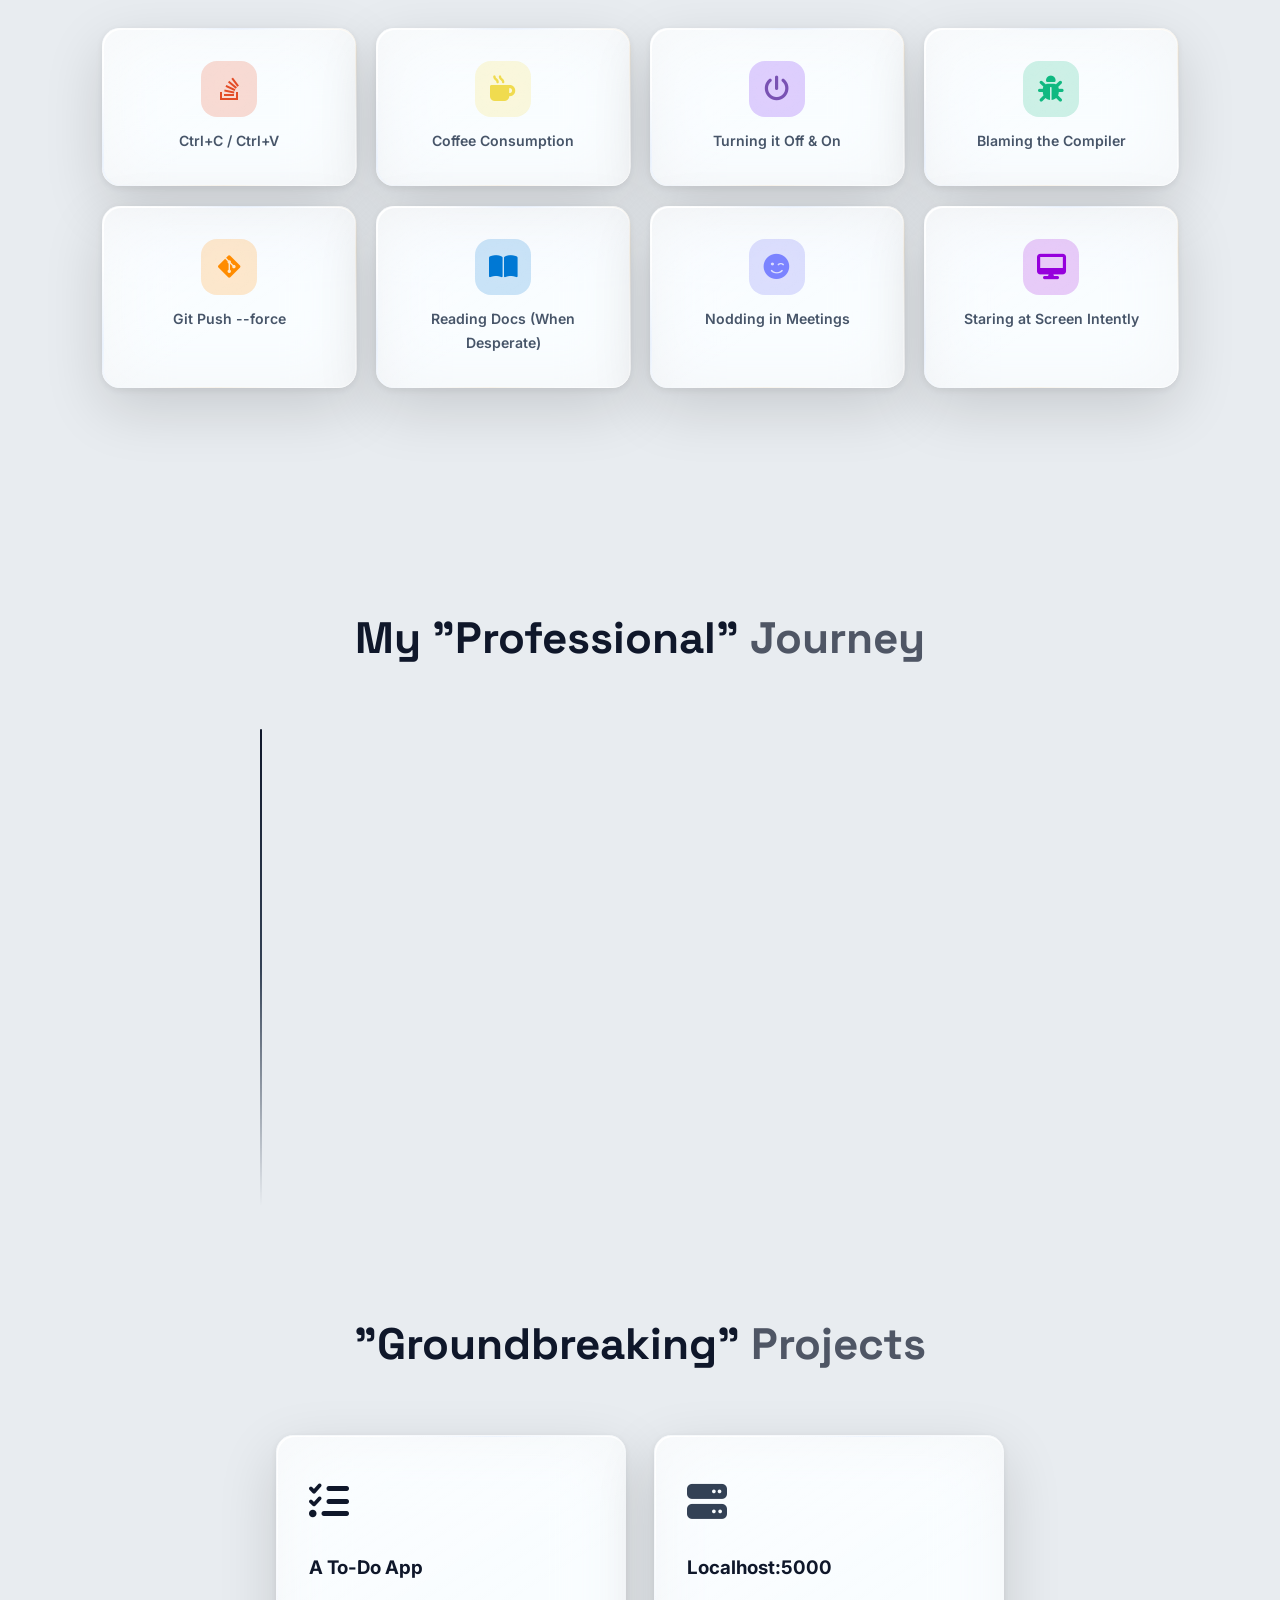
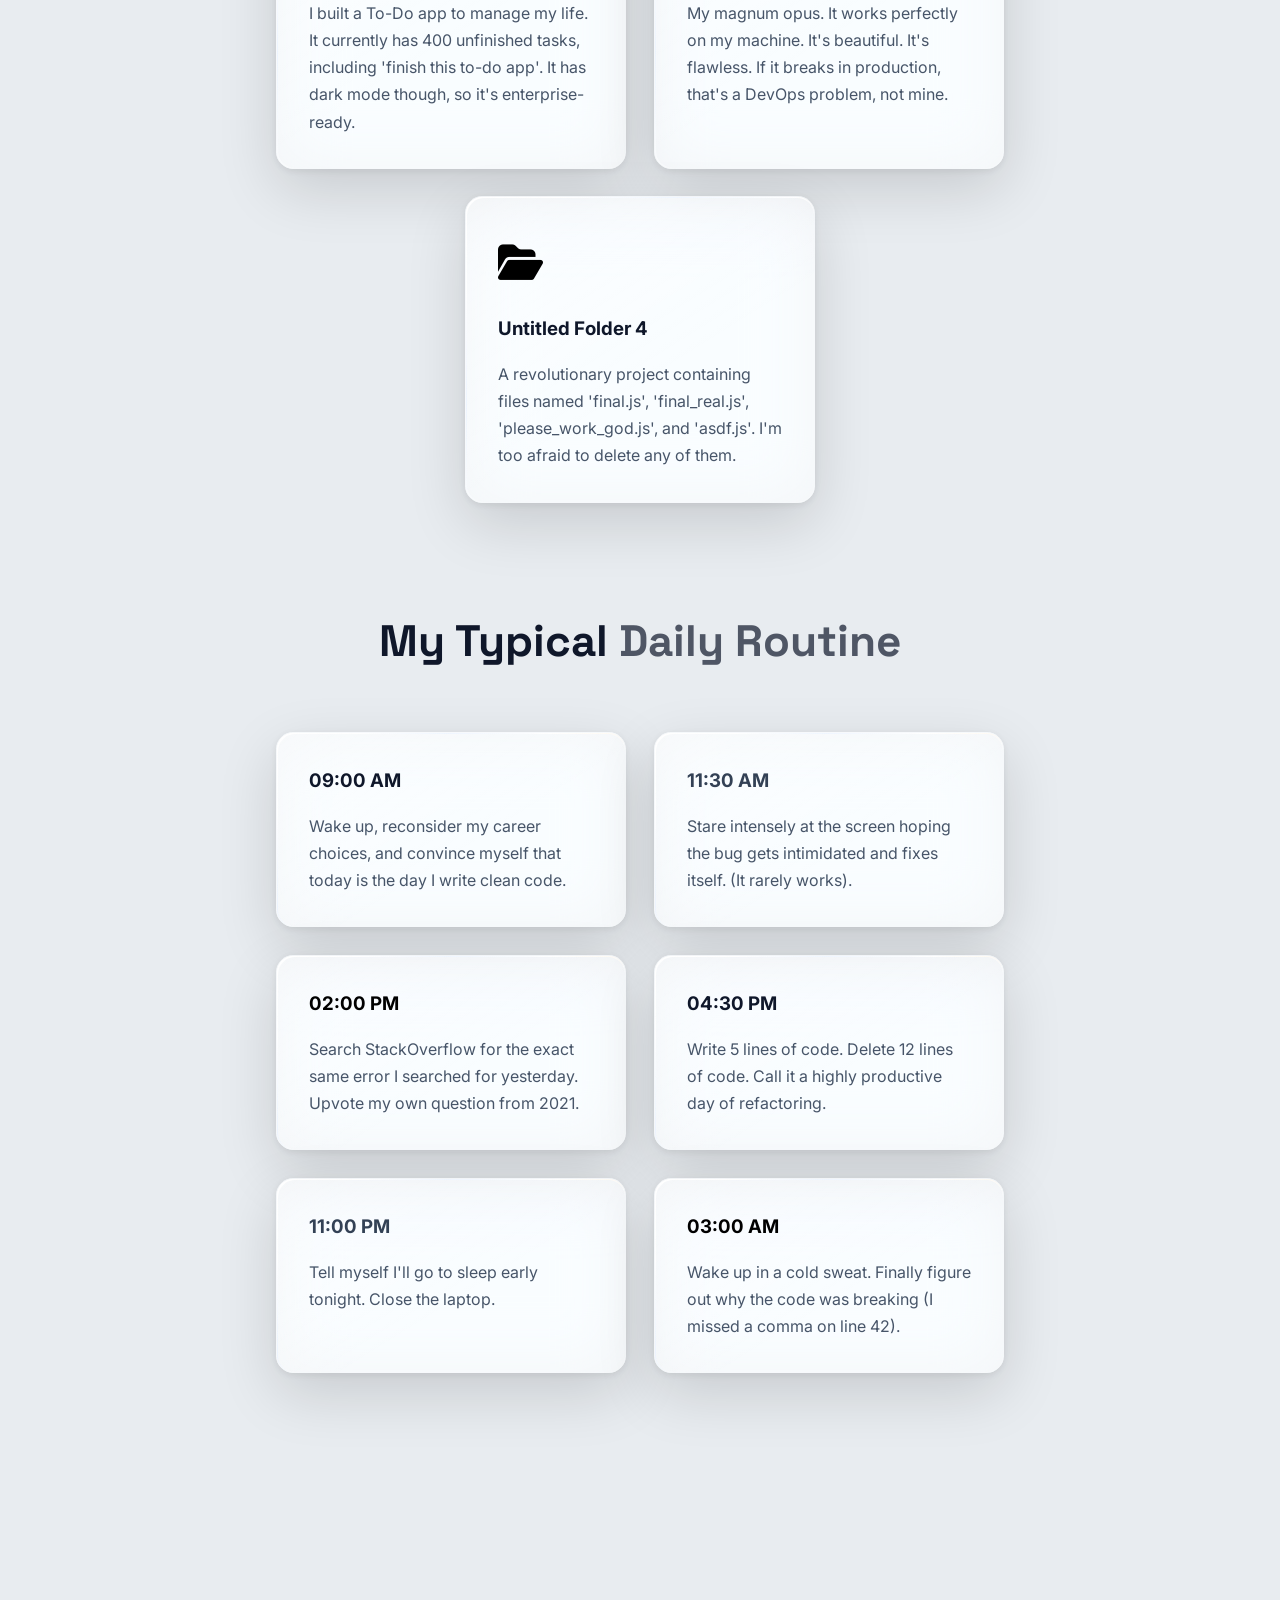
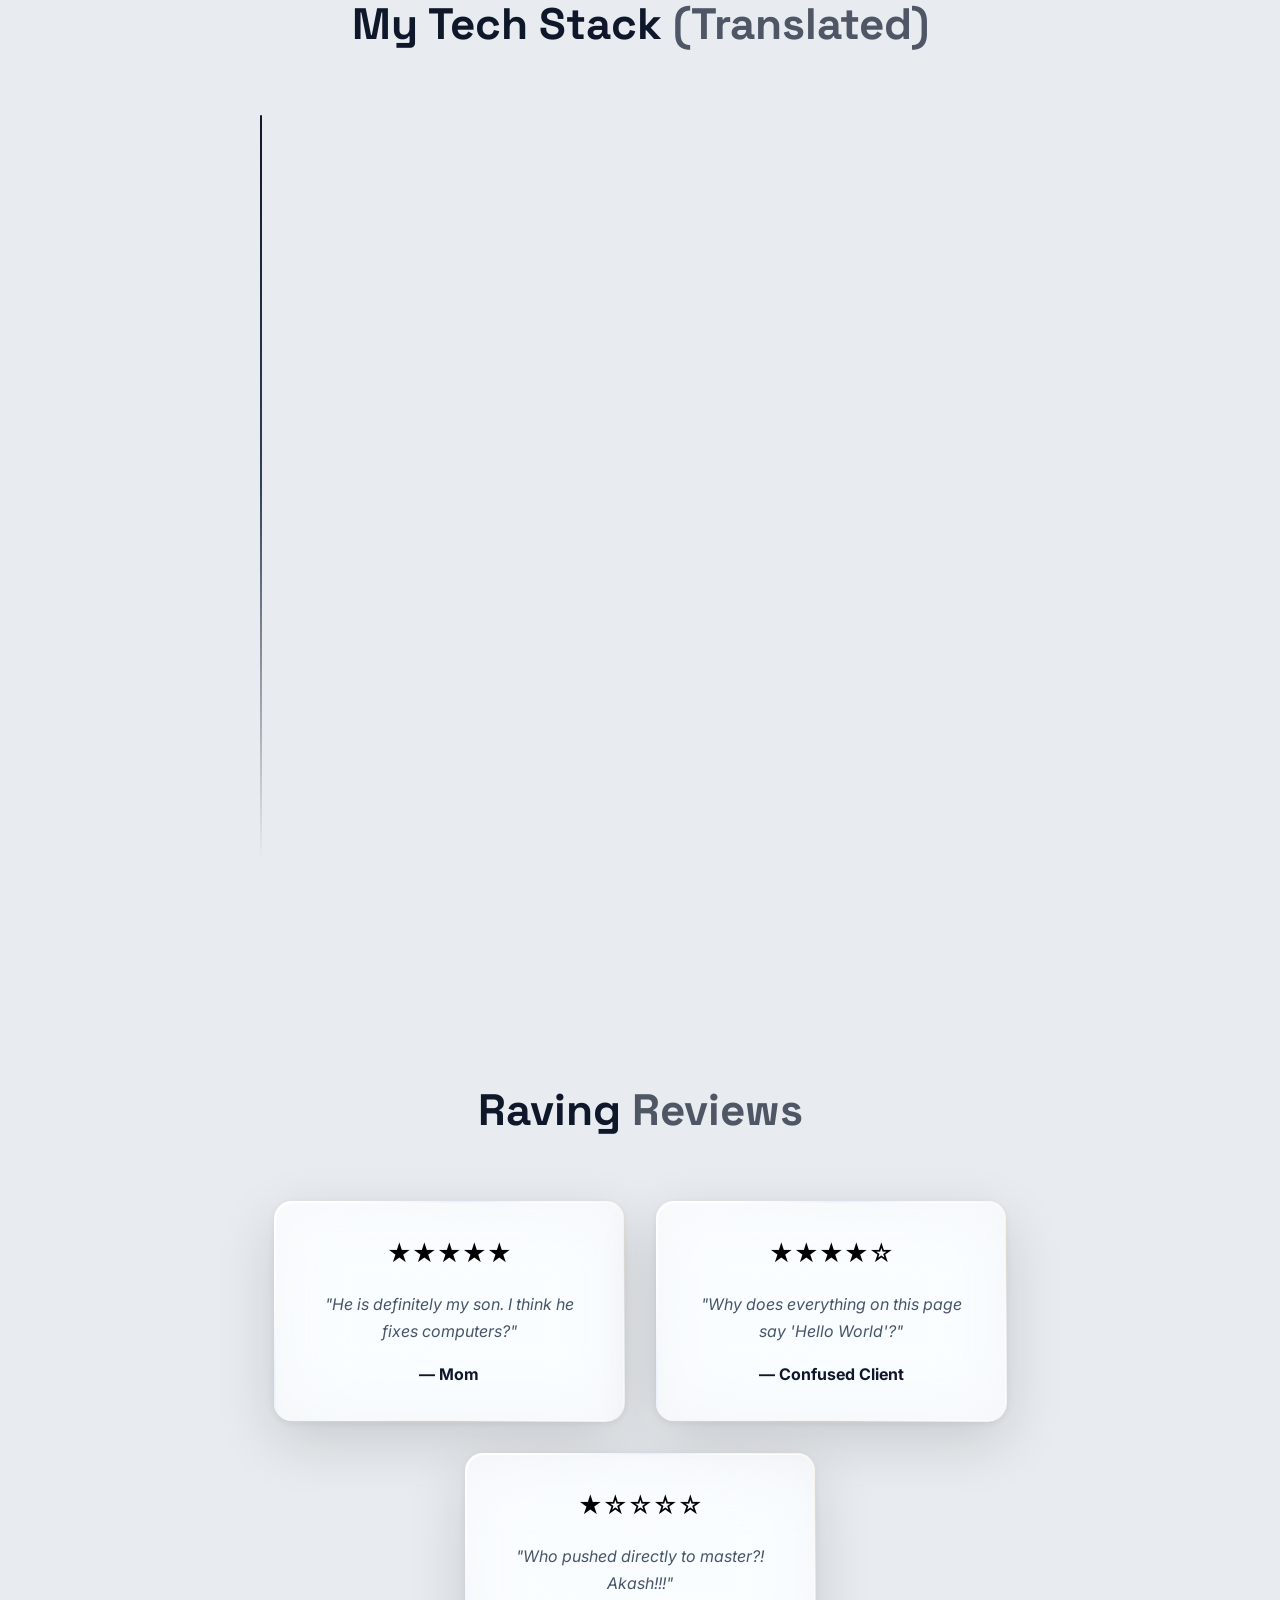
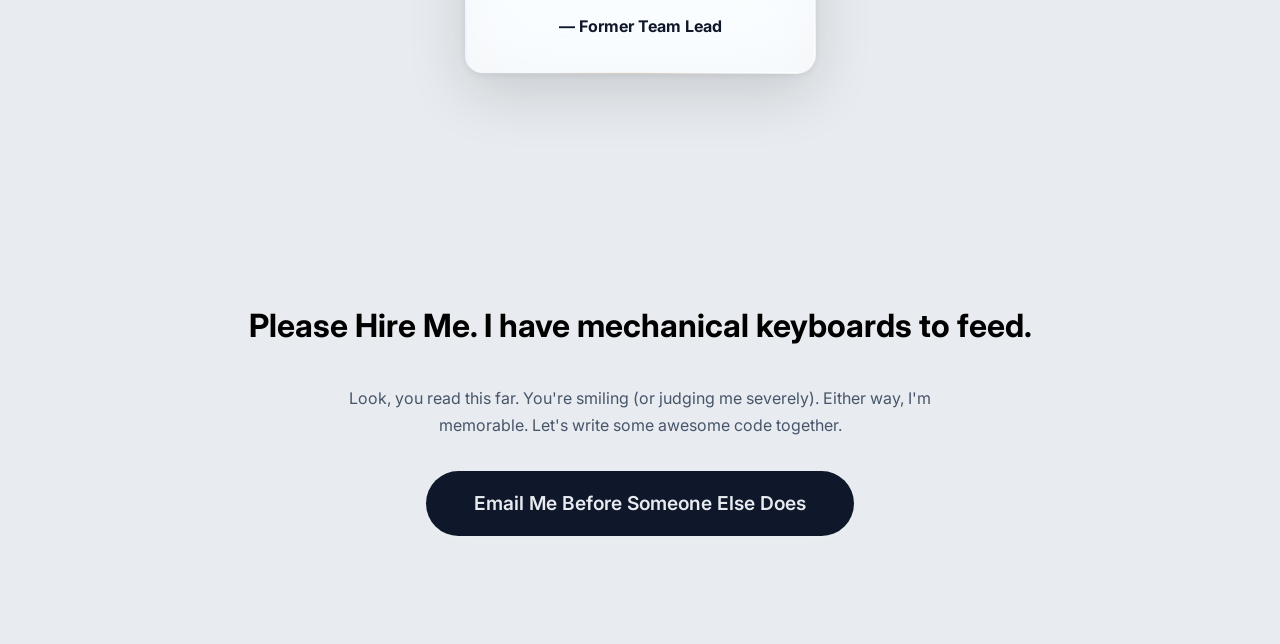
==== commit 84401823: "cosmetic changes" ====
--- a/funny.html
+++ b/funny.html
@@ -70,6 +70,7 @@
 </head>
 
 <body>
+  <canvas id="bg-canvas" aria-hidden="true"></canvas>
 
   <a href="index.html" class="serious-mode"><i class="fa-solid fa-user-tie"></i> Back to Boring Serious Mode</a>
 
@@ -417,6 +418,8 @@
         Does</a>
     </div>
 
+    <!-- Background Animation -->
+    <script src="assets/static/bg.js"></script>
     <!-- Typed.js -->
     <script src="https://cdn.jsdelivr.net/npm/typed.js@2.1.0/dist/typed.umd.js"></script>
     <!-- Funny Page Script -->
--- a/assets/static/app.css
+++ b/assets/static/app.css
@@ -23,8 +23,8 @@
 
   --border-glass: rgba(255, 255, 255, 0.13);
   --border-glow: rgba(255, 255, 255, 0.28);
-  --shadow-card: 0 8px 32px rgba(0, 0, 0, 0.55), 0 2px 8px rgba(0,0,0,0.3);
-  --shadow-glow: 0 0 0 1px rgba(255,255,255,0.08) inset, 0 1px 0 rgba(255,255,255,0.18) inset;
+  --shadow-card: 0 8px 32px rgba(0, 0, 0, 0.55), 0 2px 8px rgba(0, 0, 0, 0.3);
+  --shadow-glow: 0 0 0 1px rgba(255, 255, 255, 0.08) inset, 0 1px 0 rgba(255, 255, 255, 0.18) inset;
 
   --radius-card: 1.1rem;
   --radius-pill: 100px;
@@ -50,12 +50,12 @@
 
   --border-glass: transparent;
   --border-glow: transparent;
-  --shadow-card: 0 8px 32px rgba(0, 0, 0, 0.12), 0 2px 8px rgba(0,0,0,0.08);
-  --shadow-glow: 0 0 0 1px rgba(255,255,255,0.7) inset, 0 1px 0 rgba(255,255,255,0.95) inset;
+  --shadow-card: 0 8px 32px rgba(0, 0, 0, 0.12), 0 2px 8px rgba(0, 0, 0, 0.08);
+  --shadow-glow: 0 0 0 1px rgba(255, 255, 255, 0.7) inset, 0 1px 0 rgba(255, 255, 255, 0.95) inset;
 
   /* Light theme: inset shadows for glass card edges */
-  --glass-inset-top: inset 0 1px 0 rgba(255,255,255,0.90);
-  --glass-inset-side: inset 1px 0 0 rgba(255,255,255,0.60);
+  --glass-inset-top: inset 0 1px 0 rgba(255, 255, 255, 0.90);
+  --glass-inset-side: inset 1px 0 0 rgba(255, 255, 255, 0.60);
 }
 
 /* ── Light Theme glass-card edge refraction override ─────── */
@@ -63,29 +63,27 @@
   box-shadow:
     0 20px 60px rgba(0, 0, 0, 0.14),
     0 2px 8px rgba(0, 0, 0, 0.08),
-    inset 0  1px 0 rgba(255,255,255,0.90),
-    inset 1px 0  0 rgba(255,255,255,0.60);
+    inset 0 1px 0 rgba(255, 255, 255, 0.90),
+    inset 1px 0 0 rgba(255, 255, 255, 0.60);
 }
 
 [data-theme="light"] .glass-card::after {
-  background: linear-gradient(
-    135deg,
-    rgba(255,255,255,0.90)  0%,
-    rgba(255,255,255,0.55) 15%,
-    rgba(210,228,255,0.35) 32%,
-    rgba(255,255,255,0.15) 50%,
-    rgba(255,220,170,0.20) 68%,
-    rgba(255,255,255,0.45) 84%,
-    rgba(255,255,255,0.80) 100%
-  );
+  background: linear-gradient(135deg,
+      rgba(255, 255, 255, 0.90) 0%,
+      rgba(255, 255, 255, 0.55) 15%,
+      rgba(210, 228, 255, 0.35) 32%,
+      rgba(255, 255, 255, 0.15) 50%,
+      rgba(255, 220, 170, 0.20) 68%,
+      rgba(255, 255, 255, 0.45) 84%,
+      rgba(255, 255, 255, 0.80) 100%);
 }
 
 [data-theme="light"] .glass-card:hover {
   box-shadow:
     0 24px 70px rgba(0, 0, 0, 0.18),
     0 4px 12px rgba(0, 0, 0, 0.10),
-    inset 0  1px 0 rgba(255,255,255,0.95),
-    inset 1px 0  0 rgba(255,255,255,0.75);
+    inset 0 1px 0 rgba(255, 255, 255, 0.95),
+    inset 1px 0 0 rgba(255, 255, 255, 0.75);
 }
 
 /* ── Reset & Base ─────────────────────────────────────────── */
@@ -165,13 +163,13 @@
   text-transform: uppercase;
   color: var(--text-secondary);
   background: rgba(255, 255, 255, 0.07);
-  border: 1px solid rgba(255,255,255,0.18);
+  border: 1px solid rgba(255, 255, 255, 0.18);
   padding: 0.3rem 1rem;
   border-radius: var(--radius-pill);
   margin-bottom: 0.75rem;
   backdrop-filter: blur(20px) saturate(160%);
   -webkit-backdrop-filter: blur(20px) saturate(160%);
-  box-shadow: 0 1px 0 rgba(255,255,255,0.15) inset;
+  box-shadow: 0 1px 0 rgba(255, 255, 255, 0.15) inset;
 }
 
 .section-title {
@@ -211,8 +209,8 @@
     0 20px 60px rgba(0, 0, 0, 0.55),
     0 2px 8px rgba(0, 0, 0, 0.30),
     /* inner edge bright lines — simulate light hitting the glass rim */
-    inset 0  1px 0 rgba(255,255,255,0.28),
-    inset 1px 0  0 rgba(255,255,255,0.14);
+    inset 0 1px 0 rgba(255, 255, 255, 0.28),
+    inset 1px 0 0 rgba(255, 255, 255, 0.14);
   transition: var(--transition);
   will-change: transform;
   position: relative;
@@ -225,12 +223,10 @@
   position: absolute;
   inset: 0;
   border-radius: inherit;
-  background: linear-gradient(
-    148deg,
-    rgba(255,255,255,0.20) 0%,
-    rgba(255,255,255,0.07) 30%,
-    transparent 58%
-  );
+  background: linear-gradient(148deg,
+      rgba(255, 255, 255, 0.20) 0%,
+      rgba(255, 255, 255, 0.07) 30%,
+      transparent 58%);
   pointer-events: none;
   z-index: 0;
 }
@@ -243,16 +239,20 @@
   inset: -1.5px;
   border-radius: calc(var(--radius-card) + 1.5px);
   /* Angle-dependent gradient that mimics how glass bends light differently at each edge */
-  background: linear-gradient(
-    135deg,
-    rgba(255,255,255,0.65)  0%,     /* top-left  — bright (incident light on rim) */
-    rgba(255,255,255,0.30) 15%,
-    rgba(210,228,255,0.22) 32%,     /* slight cool/blue shift — chromatic refraction */
-    rgba(255,255,255,0.08) 50%,     /* mid — neutral */
-    rgba(255,220,170,0.14) 68%,     /* slight warm shift — opposite chromatic fringe */
-    rgba(255,255,255,0.22) 84%,
-    rgba(255,255,255,0.50) 100%     /* bottom-right — secondary catch-light */
-  );
+  background: linear-gradient(135deg,
+      rgba(255, 255, 255, 0.65) 0%,
+      /* top-left  — bright (incident light on rim) */
+      rgba(255, 255, 255, 0.30) 15%,
+      rgba(210, 228, 255, 0.22) 32%,
+      /* slight cool/blue shift — chromatic refraction */
+      rgba(255, 255, 255, 0.08) 50%,
+      /* mid — neutral */
+      rgba(255, 220, 170, 0.14) 68%,
+      /* slight warm shift — opposite chromatic fringe */
+      rgba(255, 255, 255, 0.22) 84%,
+      rgba(255, 255, 255, 0.50) 100%
+      /* bottom-right — secondary catch-light */
+    );
   /* Mask: show the full pseudo-el except the content-box hole inside → leaves only the border ring */
   -webkit-mask:
     linear-gradient(#fff 0 0) content-box,
@@ -262,13 +262,14 @@
     linear-gradient(#fff 0 0) content-box,
     linear-gradient(#fff 0 0);
   mask-composite: exclude;
-  padding: 1.5px;    /* controls ring thickness — matches border width */
+  padding: 1.5px;
+  /* controls ring thickness — matches border width */
   pointer-events: none;
   z-index: 10;
   transition: var(--transition);
 }
 
-.glass-card > * {
+.glass-card>* {
   position: relative;
   z-index: 1;
 }
@@ -278,23 +279,21 @@
   box-shadow:
     0 24px 70px rgba(0, 0, 0, 0.60),
     0 4px 12px rgba(0, 0, 0, 0.30),
-    inset 0  1px 0 rgba(255,255,255,0.38),
-    inset 1px 0  0 rgba(255,255,255,0.20);
+    inset 0 1px 0 rgba(255, 255, 255, 0.38),
+    inset 1px 0 0 rgba(255, 255, 255, 0.20);
   transform: translateY(-2px);
 }
 
 .glass-card:hover::after {
   /* Brighter refraction ring on hover */
-  background: linear-gradient(
-    135deg,
-    rgba(255,255,255,0.80)  0%,
-    rgba(255,255,255,0.38) 15%,
-    rgba(210,228,255,0.30) 32%,
-    rgba(255,255,255,0.10) 50%,
-    rgba(255,220,170,0.18) 68%,
-    rgba(255,255,255,0.30) 84%,
-    rgba(255,255,255,0.65) 100%
-  );
+  background: linear-gradient(135deg,
+      rgba(255, 255, 255, 0.80) 0%,
+      rgba(255, 255, 255, 0.38) 15%,
+      rgba(210, 228, 255, 0.30) 32%,
+      rgba(255, 255, 255, 0.10) 50%,
+      rgba(255, 220, 170, 0.18) 68%,
+      rgba(255, 255, 255, 0.30) 84%,
+      rgba(255, 255, 255, 0.65) 100%);
 }
 
 /* ── Navbar ───────────────────────────────────────────────── */
@@ -314,7 +313,7 @@
   padding: 0.75rem 0;
   backdrop-filter: blur(28px) saturate(180%) brightness(1.05);
   -webkit-backdrop-filter: blur(28px) saturate(180%) brightness(1.05);
-  box-shadow: 0 1px 0 rgba(255,255,255,0.1) inset, 0 8px 24px rgba(0,0,0,0.4);
+  box-shadow: 0 1px 0 rgba(255, 255, 255, 0.1) inset, 0 8px 24px rgba(0, 0, 0, 0.4);
 }
 
 .nav-inner {
@@ -561,13 +560,13 @@
   font-size: 0.95rem;
   padding: 0.8rem 1.8rem;
   border-radius: var(--radius-pill);
-  border: 1px solid rgba(255,255,255,0.18);
+  border: 1px solid rgba(255, 255, 255, 0.18);
   color: var(--text-primary);
-  background: rgba(255,255,255,0.08);
+  background: rgba(255, 255, 255, 0.08);
   transition: var(--transition);
   backdrop-filter: blur(20px) saturate(160%);
   -webkit-backdrop-filter: blur(20px) saturate(160%);
-  box-shadow: 0 1px 0 rgba(255,255,255,0.18) inset, 0 4px 16px rgba(0,0,0,0.3);
+  box-shadow: 0 1px 0 rgba(255, 255, 255, 0.18) inset, 0 4px 16px rgba(0, 0, 0, 0.3);
 }
 
 .btn-secondary:hover {
@@ -626,14 +625,14 @@
   font-size: 0.82rem;
   font-weight: 500;
   color: var(--text-secondary);
-  background: rgba(255,255,255,0.07);
-  border: 1px solid rgba(255,255,255,0.15);
+  background: rgba(255, 255, 255, 0.07);
+  border: 1px solid rgba(255, 255, 255, 0.15);
   padding: 0.45rem 1rem;
   border-radius: var(--radius-pill);
   transition: var(--transition);
   backdrop-filter: blur(20px) saturate(160%);
   -webkit-backdrop-filter: blur(20px) saturate(160%);
-  box-shadow: 0 1px 0 rgba(255,255,255,0.14) inset, 0 4px 12px rgba(0,0,0,0.25);
+  box-shadow: 0 1px 0 rgba(255, 255, 255, 0.14) inset, 0 4px 12px rgba(0, 0, 0, 0.25);
 }
 
 .social-pill:hover {
@@ -1187,13 +1186,14 @@
     height: 100vh;
     width: min(320px, 85vw);
     flex-direction: column;
-    background: var(--bg-card);
-    backdrop-filter: blur(32px) saturate(180%) brightness(1.05);
-    -webkit-backdrop-filter: blur(32px) saturate(180%) brightness(1.05);
-    box-shadow: -2px 0 32px rgba(0,0,0,0.5), 0 0 0 1px rgba(255,255,255,0.08) inset;
+    /* Solid opaque dark panel — no background bleed, full text readability */
+    background: rgba(10, 10, 10, 0.97);
+    backdrop-filter: none;
+    -webkit-backdrop-filter: none;
+    box-shadow: -4px 0 40px rgba(0, 0, 0, 0.75), -1px 0 0 rgba(255, 255, 255, 0.07) inset;
     padding: 6rem 2rem 2rem;
     gap: 0.5rem;
-    border-left: 1px solid var(--border-glass);
+    border-left: 1px solid rgba(255, 255, 255, 0.07);
     transition: right 0.35s cubic-bezier(0.4, 0, 0.2, 1);
     z-index: 999;
   }
@@ -1211,6 +1211,12 @@
     width: 100%;
     text-align: center;
     margin-top: 1rem;
+  }
+
+  [data-theme="light"] .nav-links {
+    background: rgba(240, 242, 245, 0.98);
+    border-left: 1px solid rgba(0, 0, 0, 0.08);
+    box-shadow: -4px 0 40px rgba(0, 0, 0, 0.12), -1px 0 0 rgba(255, 255, 255, 0.5) inset;
   }
 }
 
--- a/assets/static/funny.css
+++ b/assets/static/funny.css
@@ -243,4 +243,25 @@
     bottom: 15px;
     right: 15px;
   }
+}
+
+/* ── Funny page: override app.css slide-out panel for all mobile widths */
+@media (max-width: 768px) {
+  #navbar .nav-links {
+    position: static;
+    right: auto;
+    height: auto;
+    width: auto;
+    flex-direction: row;
+    flex-wrap: wrap;
+    gap: 0.75rem;
+    padding: 0;
+    background: transparent;
+    border: none;
+    box-shadow: none;
+    backdrop-filter: none;
+    -webkit-backdrop-filter: none;
+    z-index: auto;
+    transition: none;
+  }
 }
